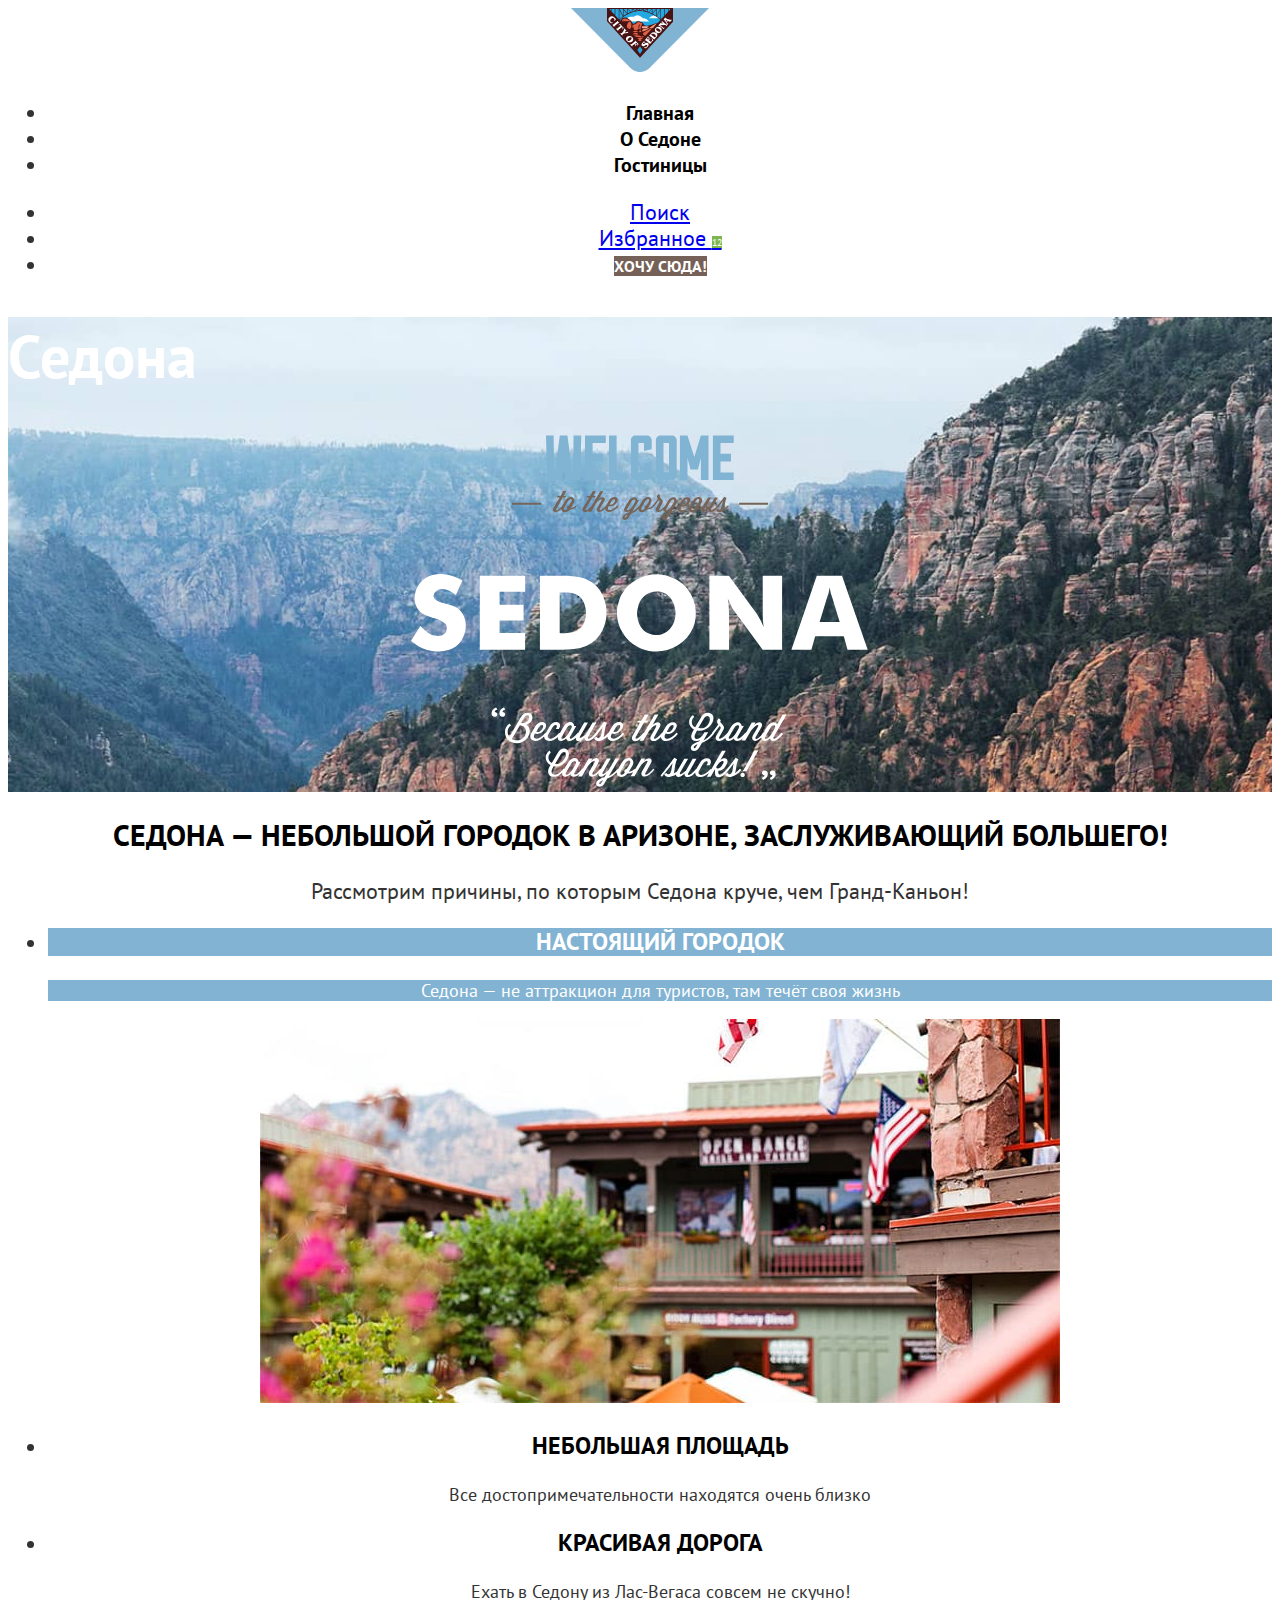
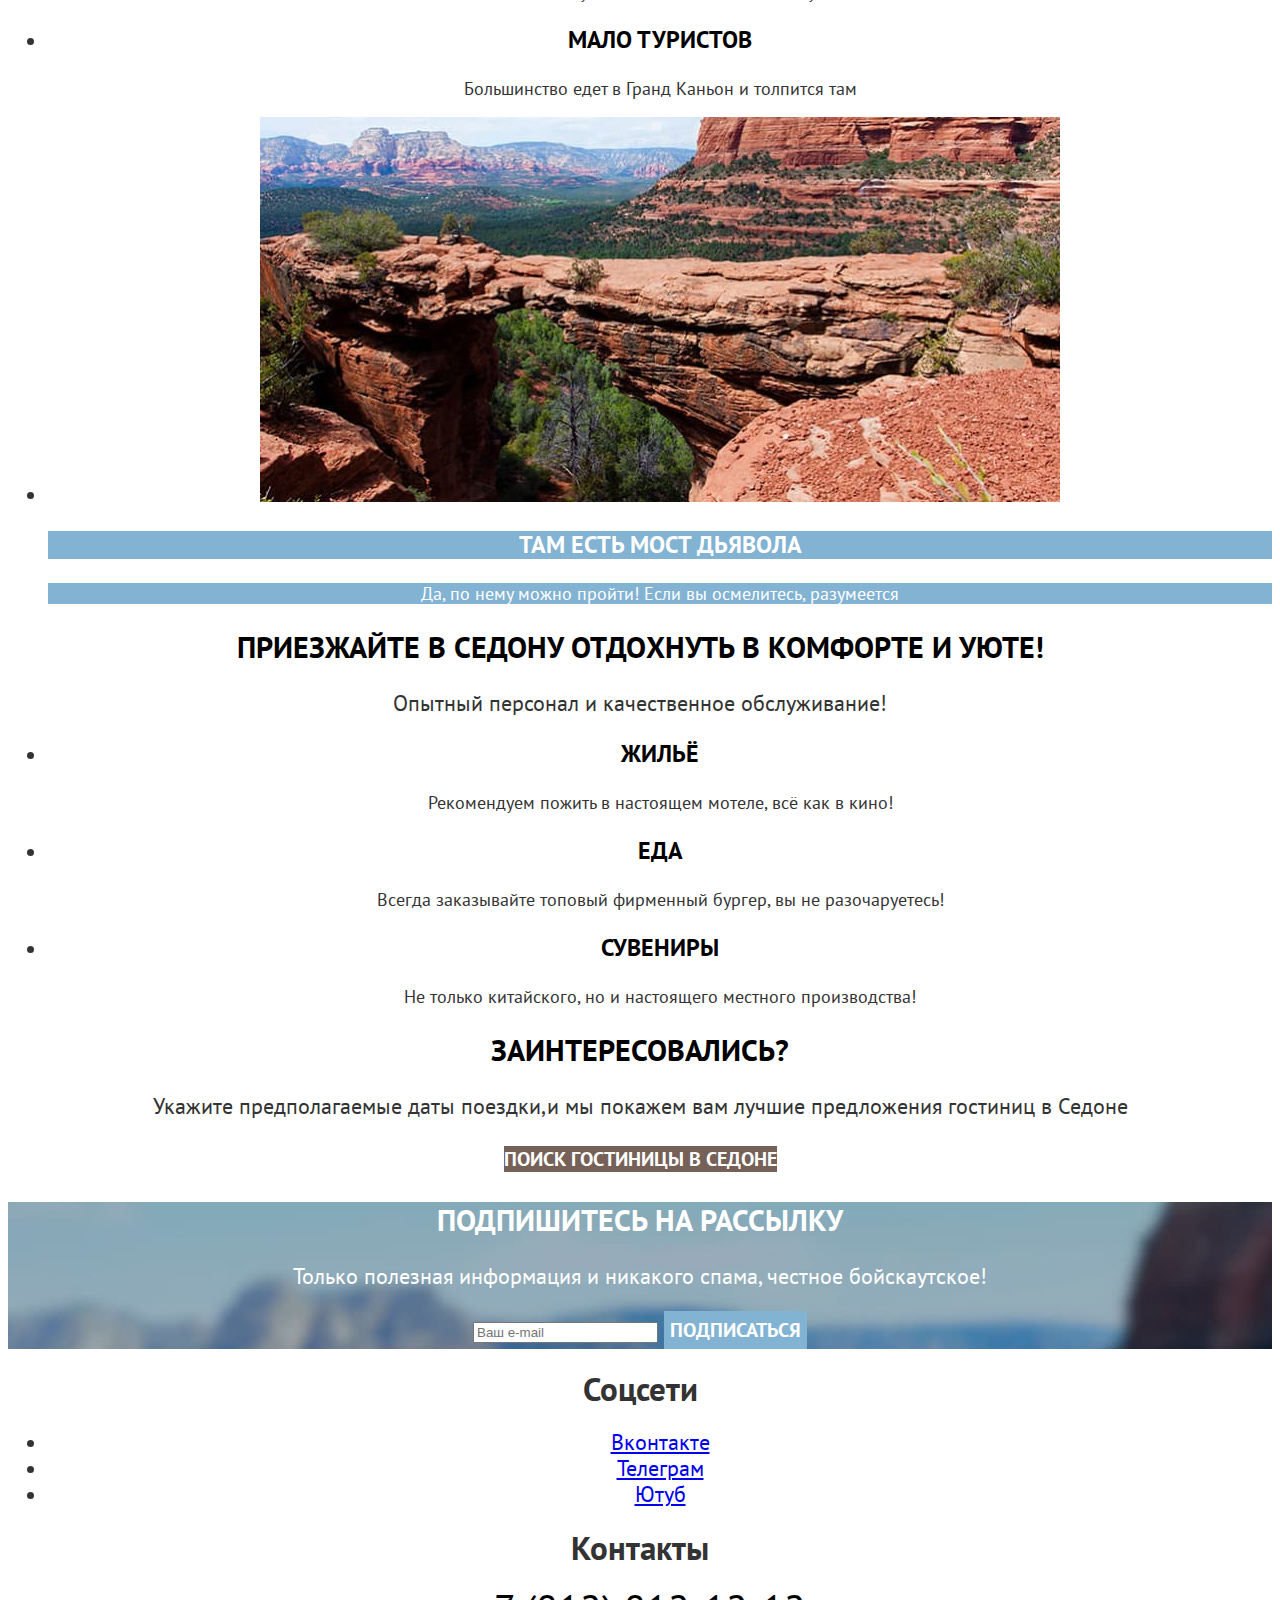
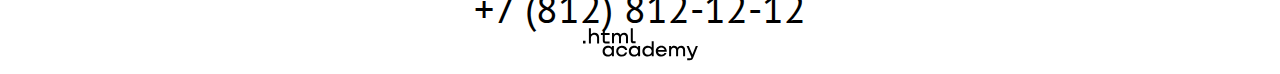
==== index.html @ 74cefca8 "Подключает шрифты, стилизует текстовые элементы, подключает фоновые картинки" ====
<!DOCTYPE html>
<html lang="ru">
  <head>
    <meta charset="utf-8">
    <title>HTML Academy: Седона</title>
    <link rel="stylesheet" href="styles/styles.css">
  </head>
  <body>
    <header class="page-header">
      <nav class="navigation">
        <a class="navigation-logo" href="#">
          <img class="page-header-logo" src="image/index/logo.svg" width="138" height="64" alt="Логотип Седона.">
        </a>
        <ul class="navigation-list">
          <li class="navigation-item">
            <a class="navigation-link navigation-link-current" href="#">Главная</a>
          </li>
          <li class="navigation-item">
            <a class="navigation-link" href="#">О седоне</a>
          </li>
          <li class="navigation-item">
            <a class="navigation-link" href="hotels.html">Гостиницы</a>
          </li>
        </ul>
        <ul class="navigation-user">
          <li class="navigation-user-item">
            <a class="navigation-user-link" href="#">
              <span class="visually-hidden search">
                Поиск
              </span>
            </a>
          </li>
          <li class="navigation-user-item">
            <a class="navigation-user-link" href="#">
              <span class="visually-hidden favourites">
                Избранное
              </span>
              <span class="visually-hidden favourites-number">
                12
              </span>
            </a>
          </li>
          <li>
            <a class="navigation-user-link button brown" href="#">Хочу сюда!</a>
          </li>
        </ul>
      </nav>
    </header>
    <main class="main-index">
      <header class="index-header">
        <h1 class="visually-hidden page-title">Седона</h1>
        <img class="main-slogan" src="image/index/welcome.svg" width="458" height="352" alt="Добро пожаловать в Седону. Потому что Гранд Каньон отстой!">
      </header>
      <section class="description">
        <h2 class="description-title section-title">Седона — небольшой городок в Аризоне, заслуживающий большего!</h2>
        <p class="description-text" >Рассмотрим причины, по которым Седона круче, чем Гранд-Каньон!</p>
        <ul class="reason-list">
          <li class="reason-item">
            <h3 class="reason-title card-title light-style">Настоящий городок</h3>
            <p class="reason-text card-text light-style">Седона — не аттракцион для туристов, там течёт своя жизнь</p>
            <img class="reason-image" src="image/index/town.jpg" width="800" height="384" alt="Двухэтажные деревянные здания на фоне гор.">
          </li>
          <li class="reason-item">
            <h3 class="reason-title card-title">Небольшая площадь</h3>
            <p class="reason-text card-text">Все достопримечательности находятся очень близко</p>
          </li>
          <li class="reason-item">
            <h3 class="reason-title card-title">Красивая дорога</h3>
            <p class="reason-text card-text">Ехать в Седону из Лас-Вегаса совсем не скучно!</p>
          </li>
          <li class="reason-item">
            <h3 class="reason-title card-title">Мало туристов</h3>
            <p class="reason-text card-text">Большинство едет в Гранд Каньон и толпится там</p>
          </li>
          <li class="reason-item">
            <img class="reason-image" src="image/index/devils-bridge.jpg" width="800" height="385" alt="Мост дьявола.">
            <h3 class="reason-title card-title light-style">Там есть мост дьявола</h3>
            <p class="reason-text card-text light-style">Да, по нему можно пройти! Если вы осмелитесь, разумеется</p>
          </li>
        </ul>
      </section>
      <section class="services">
        <h2 class="services-title section-title">Приезжайте в Седону отдохнуть в комфорте и уюте!</h2>
        <p class="services-text">Опытный персонал и качественное обслуживание!</p>
        <ul class="services-list">
          <li class="services-item">
            <h3 class="services-item-title card-title">Жильё</h3>
            <p class="services-item-text card-text">Рекомендуем пожить в настоящем мотеле, всё как в кино!</p>
          </li>
          <li class="services-item">
            <h3 class="services-item-title card-title">Еда</h3>
            <p class="services-item-text card-text">Всегда заказывайте топовый фирменный бургер, вы не разочаруетесь!</p>
          </li>
          <li class="services-item">
            <h3 class="services-item-title card-title">Сувениры</h3>
            <p class="services-item-text card-text">Не только китайского, но и настоящего местного производства!</p>
          </li>
        </ul>
      </section>
      <section class="search">
        <h2 class="search-title section-title">Заинтересовались?</h2>
        <p class="search-text">Укажите предполагаемые даты поездки,и мы покажем вам лучшие предложения гостиниц в Седоне</p>
        <a class="search-link button brown" href="hotels.html">ПОИСК ГОСТИНИЦЫ В седоне</a>
      </section>
      <section class="subscribe">
        <h2 class="subscribe-title section-title">Подпишитесь на рассылку</h2>
        <p class="subscribe-text">Только полезная информация и никакого спама, честное бойскаутское!</p>
        <form class="subscribe-form" action="https://echo.htmlacademy.ru/" method="post">
          <input class="input-field" type="email" placeholder="Ваш e-mail" name="subscribe-email" required>
          <button class="subscribe-button button blue" type="submit">
            Подписаться
          </button>
        </form>
      </section>
    </main>
    <footer class="page-footer">
      <section class="footer-social">
        <h2 class="visually-hidden">Соцсети</h2>
        <ul class="footer-social-list">
          <li class="footer-social-item">
            <a class="footer-social-link" href="https://vk.com/htmlacademy">
              <span class="visually-hidden">Вконтакте</span>
            </a>
          </li>
          <li class="footer-social-item">
            <a class="footer-social-link" href="https://t.me/htmlacademy">
              <span class="visually-hidden">Телеграм</span>
            </a>
          </li>
          <li class="footer-social-item">
            <a class="footer-social-link" href="https://www.youtube.com/user/htmlacademyru">
              <span class="visually-hidden">Ютуб</span>
            </a>
          </li>
        </ul>
      </section>
      <section class="footer-contacts" >
        <h2 class="visually-hidden">Контакты</h2>
        <address class="footer-contacts-address">
          <a class="footer-contacts-address-phone" href="tel:+78128121212">+7 (812) 812-12-12</a>
        </address>
      </section>
      <a class="footer-htmlacademy-link" href="https://htmlacademy.ru/">
        <img class="footer-htmlacademy-logo" src="image/index/htmlacademy-logo.svg" width="115" height="33" alt="Логотип html академии.">
      </a>
    </footer>
  </body>
</html>
---- styles/styles.css ----
@font-face {
  font-family: "PT Sans";
  font-style: normal;
  font-weight: 400;
  src: url("../fonts/ptsans-400.woff2") format("woff2");
  font-display: swap;
}

@font-face {
  font-family: "PT Sans";
  font-style: normal;
  font-weight: 700;
  src: url("../fonts/ptsans-700.woff2") format("woff2");
  font-display: swap;
}

body {
  font-family: "PT Sans", sans-serif;
  font-size: 22px;
  font-weight: 400;
  line-height: 26px;
  text-align: center;
  color: #333333;
  background-color: #ffffff;
}

.button {
  font-family: "PT Sans", sans-serif;
  font-size: 16px;
  font-weight: 700;
  line-height: 20px;
  text-align: center;
  text-transform: uppercase;
  text-decoration: none;
  color: #ffffff;
  background-color: #333333;
  border: none;
}

.brown {
  background-color: #756157;
}

.blue {
  background-color: #82B3D3;
}

.green {
  background-color: #7DB54F;
}

.transparent {
  background-color: transparent;
}

.navigation-link {
  font-family: "PT Sans", sans-serif;
  font-size: 20px;
  font-weight: 700;
  line-height: 24px;
  color: #000000;
  text-align: center;
  text-decoration: none;
  text-transform: capitalize;
}

.favourites-number {
  font-size: 10px;
  line-height: 10px;
  text-align: center;
  color: #ffffff;
  background-color: #7DB54F;
}

.index-header {
  background-image: url("../image/index/main-header-background.jpg");
  background-color: #82B3D3;
  background-size: 100% auto;
  background-repeat: no-repeat;
}

.page-title {
  font-weight: 700;
  font-size: 60px;
  line-height: 78px;
  color: #ffffff;
  text-align: left;
}

.section-title {
  font-size: 30px;
  font-weight: 700;
  line-height: 36px;
  text-transform: uppercase;
  color: #000000;
}

.card-title {
  font-weight: 700;
  font-size: 24px;
  line-height: 28px;
  color: #000000;
  text-align: center;
  text-transform: uppercase;
}

.card-text {
  font-size: 18px;
  line-height: 21px;
  text-align: center;
}

.light-style {
  color: #ffffff;
  background-color: #82B3D3;
}

.search-link {
  font-size: 20px;
  line-height: 36px;
}

.subscribe {
  background-image: url("../image/index/subscribe-background.jpg");
  background-color: #82B3D3;
  background-size: 100% auto;
  background-repeat: no-repeat;
}

.subscribe-title {
  color: #ffffff;
}

.subscribe-text {
  color: #ffffff;
}

.subscribe-button {
  font-size: 20px;
  line-height: 36px;
}

.footer-contacts-address-phone {
  font-style: normal;
  font-size: 40px;
  line-height: 40px;
  text-transform: uppercase;
  color: #000000;
  text-decoration: none;
}

.inner-header {
  background-image: url(../image/hotels/filter-background.jpg);
  background-color: #82B3D3;
  background-size: 100% auto;
  background-repeat: no-repeat;
}

.breadcrumbs-link {
  font-size: 16px;
  line-height: 21px;
  text-decoration: none;
  color: #ffffff;
}

.hotels-filter-title {
  font-size: 20px;
  font-weight: 700;
  line-height: 24px;
  color: #ffffff;
  text-transform: capitalize;
}

.control {
  font-size: 18px;
  line-height: 23px;
  color: #ffffff;
}

.hotels-title {
  text-align: left;
}

.hotels-card-title {
  text-align: left;
}

.hotels-card-hotel {
  font-size: 18px;
  line-height: 21px;
  text-align: left;
}

.hotels-price {
  font-size: 18px;
  line-height: 21px;
  text-align: right;
}

.hotels-rating {
  font-size: 16px;
  line-height: 20px;
  text-align: center;
  background-color: #F2F2F2;
}

.pagination-link {
  font-size: 20px;
  font-weight: 700;
  line-height: 36px;
  color: #ffffff;
  background-color: #82B3D3;
  text-decoration: none;
  text-align: center;
}

.pagination-current {
  color: #000000;
  background-color: #F2F2F2;
}

.link-go-to {
  font-size: 22px;
  font-weight: 400;
  line-height: 26px;
  color: #000000;
  background-color: transparent;
}
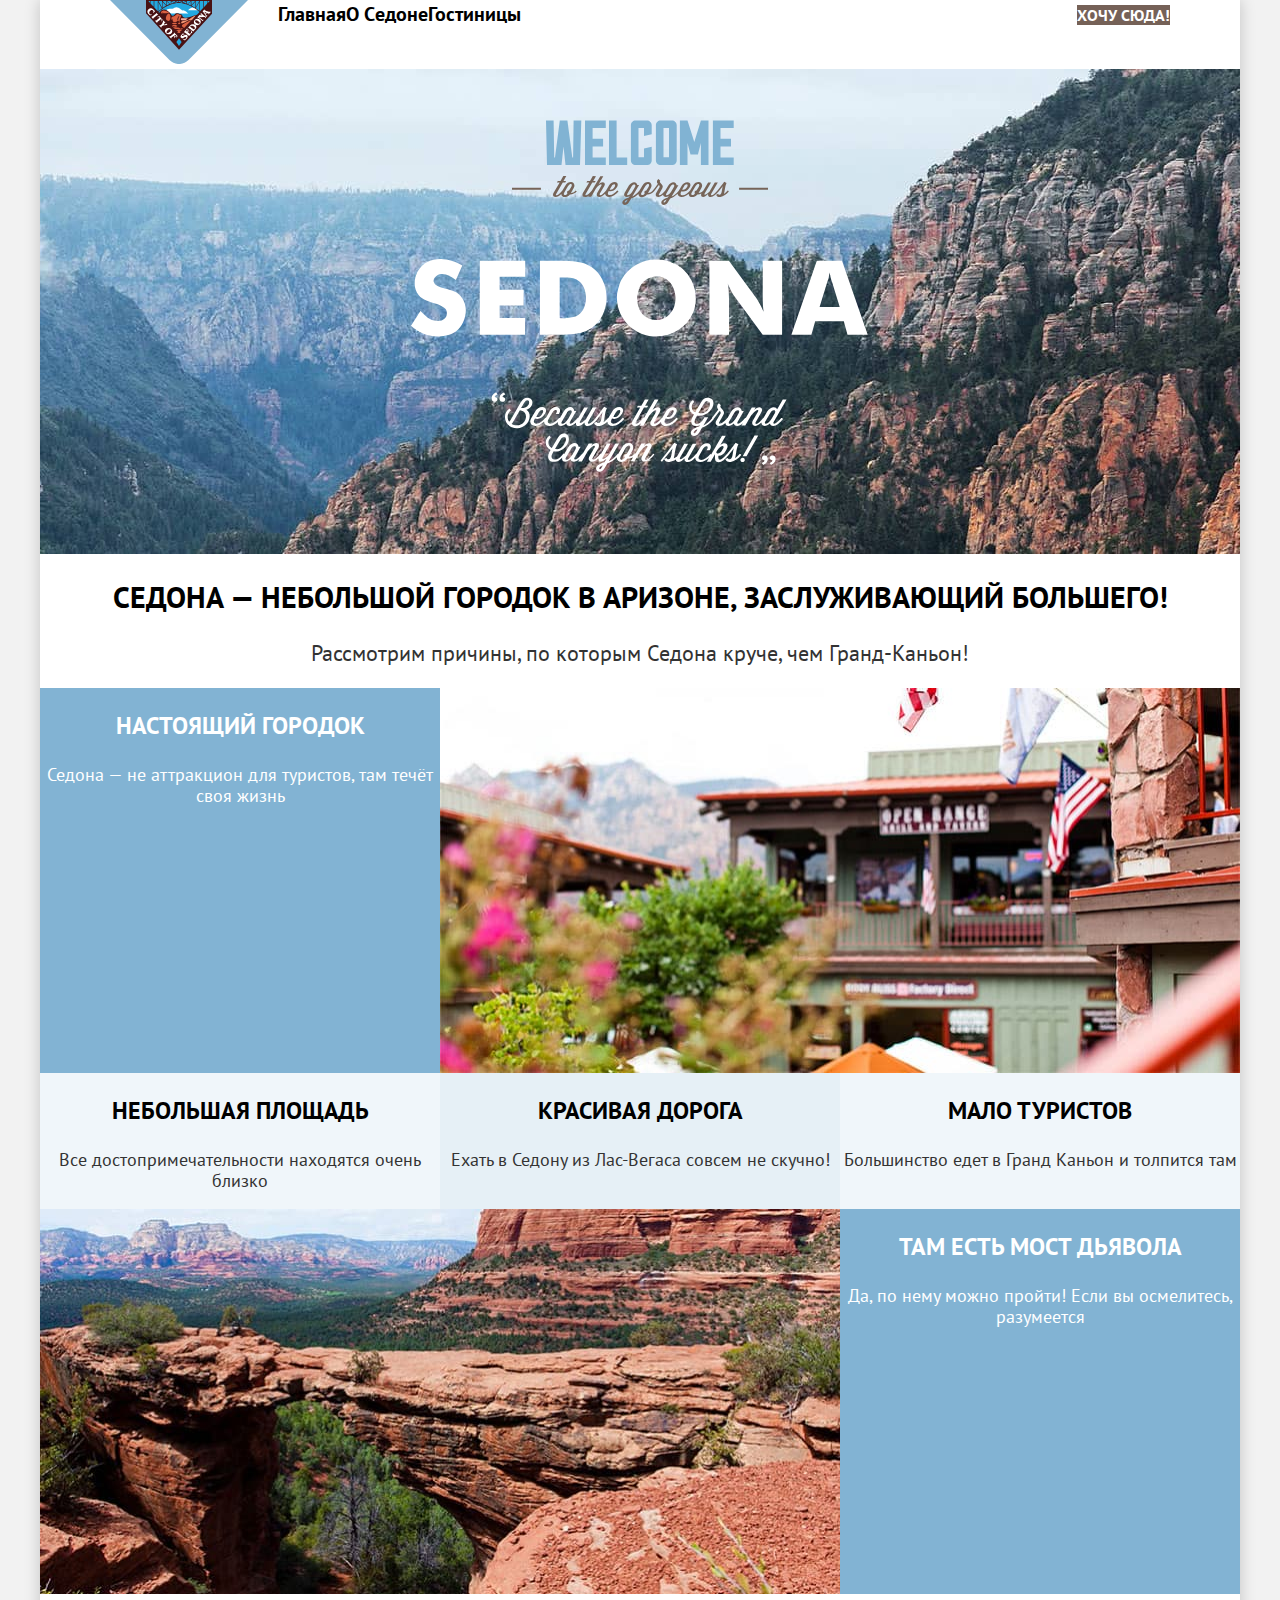
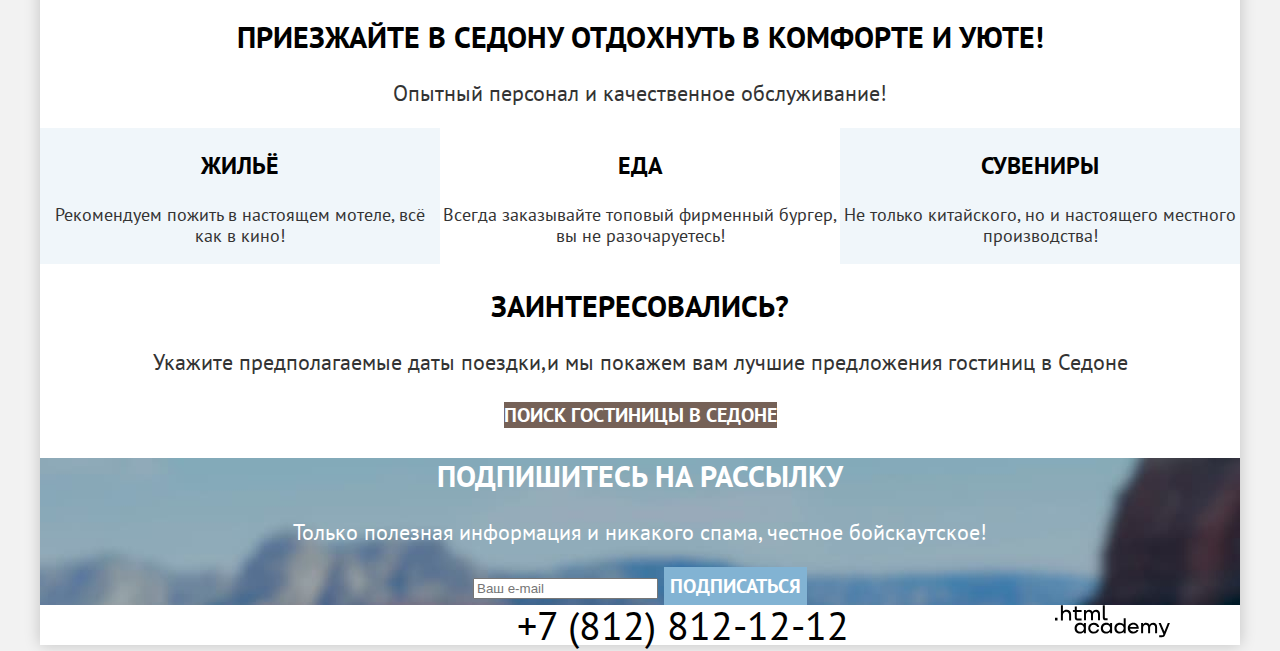
==== commit ab1e99a6: "Merge pull request #5 from Roman-ekb/master" ====
--- a/index.html
+++ b/index.html
@@ -6,143 +6,168 @@
     <link rel="stylesheet" href="styles/styles.css">
   </head>
   <body>
-    <header class="page-header">
-      <nav class="navigation">
-        <a class="navigation-logo" href="#">
-          <img class="page-header-logo" src="image/index/logo.svg" width="138" height="64" alt="Логотип Седона.">
-        </a>
-        <ul class="navigation-list">
-          <li class="navigation-item">
-            <a class="navigation-link navigation-link-current" href="#">Главная</a>
-          </li>
-          <li class="navigation-item">
-            <a class="navigation-link" href="#">О седоне</a>
-          </li>
-          <li class="navigation-item">
-            <a class="navigation-link" href="hotels.html">Гостиницы</a>
-          </li>
-        </ul>
-        <ul class="navigation-user">
-          <li class="navigation-user-item">
-            <a class="navigation-user-link" href="#">
-              <span class="visually-hidden search">
-                Поиск
-              </span>
-            </a>
-          </li>
-          <li class="navigation-user-item">
-            <a class="navigation-user-link" href="#">
-              <span class="visually-hidden favourites">
-                Избранное
-              </span>
-              <span class="visually-hidden favourites-number">
-                12
-              </span>
-            </a>
-          </li>
-          <li>
-            <a class="navigation-user-link button brown" href="#">Хочу сюда!</a>
-          </li>
-        </ul>
-      </nav>
-    </header>
-    <main class="main-index">
-      <header class="index-header">
-        <h1 class="visually-hidden page-title">Седона</h1>
-        <img class="main-slogan" src="image/index/welcome.svg" width="458" height="352" alt="Добро пожаловать в Седону. Потому что Гранд Каньон отстой!">
+    <div class="page-container">
+      <header class="page-header">
+        <nav class="navigation">
+          <a class="navigation-logo" href="#">
+            <img class="page-header-logo" src="image/index/logo.svg" width="138" height="64" alt="Логотип Седона.">
+          </a>
+          <ul class="navigation-list">
+            <li class="navigation-item">
+              <a class="navigation-link navigation-link-current" href="#">Главная</a>
+            </li>
+            <li class="navigation-item">
+              <a class="navigation-link" href="#">О Cедоне</a>
+            </li>
+            <li class="navigation-item">
+              <a class="navigation-link" href="hotels.html">Гостиницы</a>
+            </li>
+          </ul>
+          <ul class="navigation-user">
+            <li class="navigation-user-item">
+              <a class="navigation-user-link" href="#">
+                <span class="visually-hidden search">
+                  Поиск
+                </span>
+              </a>
+            </li>
+            <li class="navigation-user-item">
+              <a class="navigation-user-link" href="#">
+                <span class="visually-hidden favourites">
+                  Избранное
+                </span>
+                <span class="visually-hidden favourites-number">
+                  12
+                </span>
+              </a>
+            </li>
+            <li>
+              <a class="navigation-user-link button brown" href="#">Хочу сюда!</a>
+            </li>
+          </ul>
+        </nav>
       </header>
-      <section class="description">
-        <h2 class="description-title section-title">Седона — небольшой городок в Аризоне, заслуживающий большего!</h2>
-        <p class="description-text" >Рассмотрим причины, по которым Седона круче, чем Гранд-Каньон!</p>
-        <ul class="reason-list">
-          <li class="reason-item">
-            <h3 class="reason-title card-title light-style">Настоящий городок</h3>
-            <p class="reason-text card-text light-style">Седона — не аттракцион для туристов, там течёт своя жизнь</p>
-            <img class="reason-image" src="image/index/town.jpg" width="800" height="384" alt="Двухэтажные деревянные здания на фоне гор.">
-          </li>
-          <li class="reason-item">
-            <h3 class="reason-title card-title">Небольшая площадь</h3>
-            <p class="reason-text card-text">Все достопримечательности находятся очень близко</p>
-          </li>
-          <li class="reason-item">
-            <h3 class="reason-title card-title">Красивая дорога</h3>
-            <p class="reason-text card-text">Ехать в Седону из Лас-Вегаса совсем не скучно!</p>
-          </li>
-          <li class="reason-item">
-            <h3 class="reason-title card-title">Мало туристов</h3>
-            <p class="reason-text card-text">Большинство едет в Гранд Каньон и толпится там</p>
-          </li>
-          <li class="reason-item">
-            <img class="reason-image" src="image/index/devils-bridge.jpg" width="800" height="385" alt="Мост дьявола.">
-            <h3 class="reason-title card-title light-style">Там есть мост дьявола</h3>
-            <p class="reason-text card-text light-style">Да, по нему можно пройти! Если вы осмелитесь, разумеется</p>
-          </li>
-        </ul>
-      </section>
-      <section class="services">
-        <h2 class="services-title section-title">Приезжайте в Седону отдохнуть в комфорте и уюте!</h2>
-        <p class="services-text">Опытный персонал и качественное обслуживание!</p>
-        <ul class="services-list">
-          <li class="services-item">
-            <h3 class="services-item-title card-title">Жильё</h3>
-            <p class="services-item-text card-text">Рекомендуем пожить в настоящем мотеле, всё как в кино!</p>
-          </li>
-          <li class="services-item">
-            <h3 class="services-item-title card-title">Еда</h3>
-            <p class="services-item-text card-text">Всегда заказывайте топовый фирменный бургер, вы не разочаруетесь!</p>
-          </li>
-          <li class="services-item">
-            <h3 class="services-item-title card-title">Сувениры</h3>
-            <p class="services-item-text card-text">Не только китайского, но и настоящего местного производства!</p>
-          </li>
-        </ul>
-      </section>
-      <section class="search">
-        <h2 class="search-title section-title">Заинтересовались?</h2>
-        <p class="search-text">Укажите предполагаемые даты поездки,и мы покажем вам лучшие предложения гостиниц в Седоне</p>
-        <a class="search-link button brown" href="hotels.html">ПОИСК ГОСТИНИЦЫ В седоне</a>
-      </section>
-      <section class="subscribe">
-        <h2 class="subscribe-title section-title">Подпишитесь на рассылку</h2>
-        <p class="subscribe-text">Только полезная информация и никакого спама, честное бойскаутское!</p>
-        <form class="subscribe-form" action="https://echo.htmlacademy.ru/" method="post">
-          <input class="input-field" type="email" placeholder="Ваш e-mail" name="subscribe-email" required>
-          <button class="subscribe-button button blue" type="submit">
-            Подписаться
-          </button>
-        </form>
-      </section>
-    </main>
-    <footer class="page-footer">
-      <section class="footer-social">
-        <h2 class="visually-hidden">Соцсети</h2>
-        <ul class="footer-social-list">
-          <li class="footer-social-item">
-            <a class="footer-social-link" href="https://vk.com/htmlacademy">
-              <span class="visually-hidden">Вконтакте</span>
-            </a>
-          </li>
-          <li class="footer-social-item">
-            <a class="footer-social-link" href="https://t.me/htmlacademy">
-              <span class="visually-hidden">Телеграм</span>
-            </a>
-          </li>
-          <li class="footer-social-item">
-            <a class="footer-social-link" href="https://www.youtube.com/user/htmlacademyru">
-              <span class="visually-hidden">Ютуб</span>
-            </a>
-          </li>
-        </ul>
-      </section>
-      <section class="footer-contacts" >
-        <h2 class="visually-hidden">Контакты</h2>
-        <address class="footer-contacts-address">
-          <a class="footer-contacts-address-phone" href="tel:+78128121212">+7 (812) 812-12-12</a>
-        </address>
-      </section>
-      <a class="footer-htmlacademy-link" href="https://htmlacademy.ru/">
-        <img class="footer-htmlacademy-logo" src="image/index/htmlacademy-logo.svg" width="115" height="33" alt="Логотип html академии.">
-      </a>
-    </footer>
+      <main class="main-index main-container">
+        <header class="index-header">
+          <h1 class="visually-hidden page-title">Седона</h1>
+          <img class="main-slogan" src="image/index/welcome.svg" width="458" height="352" alt="Добро пожаловать в Седону. Потому что Гранд Каньон отстой!">
+        </header>
+        <section class="description">
+          <h2 class="description-title section-title">Седона — небольшой городок в Аризоне, заслуживающий большего!</h2>
+          <p class="description-text" >Рассмотрим причины, по которым Седона круче, чем Гранд-Каньон!</p>
+          <ul class="reason-list">
+            <li class="reason-item light-style">
+              <div class="reason-item-wrap">
+                <div class="reason-item-text-wrap">
+                  <h3 class="reason-title card-title light-style">Настоящий городок</h3>
+                  <p class="reason-text card-text">Седона — не аттракцион для туристов, там течёт своя жизнь</p>
+                </div>
+                <img class="reason-image" src="image/index/town.jpg" width="800" height="385" alt="Двухэтажные деревянные здания на фоне гор.">
+              </div>
+            </li>
+            <li class="reason-item">
+              <div class="reason-item-text-wrap">
+                <h3 class="reason-title card-title">Небольшая площадь</h3>
+                <p class="reason-text card-text">Все достопримечательности находятся очень близко</p>
+              </div>
+            </li>
+            <li class="reason-item">
+              <div class="reason-item-text-wrap">
+                <h3 class="reason-title card-title">Красивая дорога</h3>
+                <p class="reason-text card-text">Ехать в Седону из Лас-Вегаса совсем не скучно!</p>
+              </div>
+            </li>
+            <li class="reason-item">
+              <div class="reason-item-text-wrap">
+                <h3 class="reason-title card-title">Мало туристов</h3>
+                <p class="reason-text card-text">Большинство едет в Гранд Каньон и толпится там</p>
+              </div>
+            </li>
+            <li class="reason-item light-style">
+              <div class="reason-item-wrap">
+                <img class="reason-image" src="image/index/devils-bridge.jpg" width="800" height="385" alt="Мост дьявола.">
+                <div class="reason-item-text-wrap">
+                  <h3 class="reason-title card-title light-style">Там есть мост дьявола</h3>
+                  <p class="reason-text card-text">Да, по нему можно пройти! Если вы осмелитесь, разумеется</p>
+                </div>
+              </div>
+            </li>
+          </ul>
+        </section>
+        <section class="services">
+          <h2 class="services-title section-title">Приезжайте в Седону отдохнуть в комфорте и уюте!</h2>
+          <p class="services-text">Опытный персонал и качественное обслуживание!</p>
+          <ul class="services-list">
+            <li class="services-item">
+              <div class="services-item-wrap">
+                <h3 class="services-item-title card-title">Жильё</h3>
+                <p class="services-item-text card-text">Рекомендуем пожить в настоящем мотеле, всё как в кино!</p>
+              </div>
+            </li>
+            <li class="services-item">
+              <div class="services-item-wrap">
+                <h3 class="services-item-title card-title">Еда</h3>
+                <p class="services-item-text card-text">Всегда заказывайте топовый фирменный бургер, вы не разочаруетесь!</p>
+              </div>
+            </li>
+            <li class="services-item">
+              <div class="services-item-wrap">
+                <h3 class="services-item-title card-title">Сувениры</h3>
+                <p class="services-item-text card-text">Не только китайского, но и настоящего местного производства!</p>
+              </div>
+            </li>
+          </ul>
+        </section>
+        <section class="search">
+          <h2 class="search-title section-title">Заинтересовались?</h2>
+          <p class="search-text">Укажите предполагаемые даты поездки,и мы покажем вам лучшие предложения гостиниц в Седоне</p>
+          <a class="search-link button brown" href="hotels.html">ПОИСК ГОСТИНИЦЫ В седоне</a>
+        </section>
+        <section class="subscribe">
+          <h2 class="subscribe-title section-title">Подпишитесь на рассылку</h2>
+          <p class="subscribe-text">Только полезная информация и никакого спама, честное бойскаутское!</p>
+          <form class="subscribe-form" action="https://echo.htmlacademy.ru/" method="post">
+            <label class="email-field visually-hidden" for="subscribe-email">Ваш e-mail:</label>
+            <input class="input-field" type="email" placeholder="Ваш e-mail" name="subscribe-email" id="subscribe-email" required>
+            <button class="subscribe-button button blue" type="submit">
+              Подписаться
+            </button>
+          </form>
+        </section>
+      </main>
+      <footer class="page-footer">
+        <div class="footer-wrap">
+          <section class="footer-social">
+            <h2 class="visually-hidden">Соцсети</h2>
+            <ul class="footer-social-list">
+              <li class="footer-social-item">
+                <a class="footer-social-link" href="https://vk.com/htmlacademy">
+                  <span class="visually-hidden">Вконтакте</span>
+                </a>
+              </li>
+              <li class="footer-social-item">
+                <a class="footer-social-link" href="https://t.me/htmlacademy">
+                  <span class="visually-hidden">Телеграм</span>
+                </a>
+              </li>
+              <li class="footer-social-item">
+                <a class="footer-social-link" href="https://www.youtube.com/user/htmlacademyru">
+                  <span class="visually-hidden">Ютуб</span>
+                </a>
+              </li>
+            </ul>
+          </section>
+          <section class="footer-contacts" >
+            <h2 class="visually-hidden">Контакты</h2>
+            <address class="footer-contacts-address">
+              <a class="footer-contacts-address-phone" href="tel:+78128121212">+7 (812) 812-12-12</a>
+            </address>
+          </section>
+          <a class="footer-htmlacademy-link" href="https://htmlacademy.ru/">
+            <img class="footer-htmlacademy-logo" src="image/index/htmlacademy-logo.svg" width="115" height="33" alt="Логотип html академии.">
+          </a>
+        </div>
+      </footer>
+    </div>
   </body>
 </html>
--- a/styles/styles.css
+++ b/styles/styles.css
@@ -14,14 +14,43 @@
   font-display: swap;
 }
 
+.visually-hidden {
+  position: absolute;
+  width: 1px;
+  height: 1px;
+  margin: -1px;
+  padding: 0;
+  border: 0;
+  white-space: nowrap;
+  clip-path: inset(100%);
+  clip: rect(0 0 0 0);
+  overflow: hidden;
+}
+
+html {
+  height: 100%;
+}
+
 body {
+  margin: 0;
+  height: 100%;
   font-family: "PT Sans", sans-serif;
   font-size: 22px;
   font-weight: 400;
   line-height: 26px;
   text-align: center;
   color: #333333;
+  background-color: #f2f2f2;
+}
+
+.page-container {
+  margin: 0 auto;
+  width: 1200px;
   background-color: #ffffff;
+  display: flex;
+  flex-direction: column;
+  min-height: 100%;
+  box-shadow: 0 0 15px 0 rgba(0, 0, 0, 0.2);
 }
 
 .button {
@@ -35,6 +64,7 @@
   color: #ffffff;
   background-color: #333333;
   border: none;
+  cursor: pointer;
 }
 
 .brown {
@@ -51,6 +81,35 @@
 
 .transparent {
   background-color: transparent;
+}
+
+.navigation {
+  display: flex;
+  width: 1200px;
+  margin: 0 auto;
+}
+
+.navigation-logo {
+  margin-left: 70px;
+}
+
+.navigation-list {
+  margin: 0;
+  margin-left: 30px;
+  padding: 0;
+  list-style: none;
+  width: 460px;
+  display: flex;
+}
+
+.navigation-user {
+  margin: 0;
+  margin-left: auto;
+  margin-right: 70px;
+  padding: 0;
+  list-style: none;
+  max-width: 300px;
+  display: flex;
 }
 
 .navigation-link {
@@ -61,7 +120,6 @@
   color: #000000;
   text-align: center;
   text-decoration: none;
-  text-transform: capitalize;
 }
 
 .favourites-number {
@@ -72,11 +130,47 @@
   background-color: #7DB54F;
 }
 
+.main-container {
+  flex-grow: 1;
+}
+
 .index-header {
   background-image: url("../image/index/main-header-background.jpg");
   background-color: #82B3D3;
   background-size: 100% auto;
   background-repeat: no-repeat;
+}
+
+.main-slogan {
+  display: block;
+  margin: 0 auto;
+  padding-top: 51px;
+  padding-bottom: 82px;
+}
+
+.reason-list {
+  display: flex;
+  flex-wrap: wrap;
+  margin: 0;
+  padding: 0;
+  width: 1200px;
+  list-style: none;
+}
+
+.reason-item-wrap {
+  display: flex;
+}
+
+.reason-item-text-wrap {
+  width: 400px;
+}
+
+.reason-item:nth-child(2n+3):not(:last-child) {
+  background: rgba(131, 179, 211, 0.2);
+}
+
+.reason-item:nth-child(2n+2):not(:last-child) {
+  background: rgba(131, 179, 211, 0.12);
 }
 
 .page-title {
@@ -120,6 +214,22 @@
   line-height: 36px;
 }
 
+.services-list {
+  margin: 0;
+  padding: 0;
+  list-style: none;
+  width: 1200px;
+  display: flex;
+}
+
+.services-item {
+  width: 400px;
+}
+
+.services-item:nth-child(2n+1) {
+  background: rgba(131, 179, 211, 0.12);
+}
+
 .subscribe {
   background-image: url("../image/index/subscribe-background.jpg");
   background-color: #82B3D3;
@@ -138,6 +248,21 @@
 .subscribe-button {
   font-size: 20px;
   line-height: 36px;
+}
+
+.footer-wrap {
+  display: flex;
+  justify-content: space-between;
+  margin: 0 auto;
+  width: 1060px;
+}
+
+.footer-social-list {
+  margin: 0;
+  padding: 0;
+  list-style: none;
+  width: 200px;
+  display: flex;
 }
 
 .footer-contacts-address-phone {
@@ -156,6 +281,19 @@
   background-repeat: no-repeat;
 }
 
+.inner-header-title {
+  margin: 0 auto;
+  width: 1060px;
+}
+
+.breadcrumbs {
+  margin: 0 auto;
+  padding: 0;
+  list-style: none;
+  width: 1060px;
+  display: flex;
+}
+
 .breadcrumbs-link {
   font-size: 16px;
   line-height: 21px;
@@ -163,12 +301,24 @@
   color: #ffffff;
 }
 
+.hotels-filter {
+  margin: 0 auto;
+  width: 1060px;
+  display: flex;
+}
+
+.hotels-filter-list {
+  margin: 0;
+  padding: 0;
+  list-style: none;
+  text-align: left;
+}
+
 .hotels-filter-title {
   font-size: 20px;
   font-weight: 700;
   line-height: 24px;
   color: #ffffff;
-  text-transform: capitalize;
 }
 
 .control {
@@ -177,8 +327,32 @@
   color: #ffffff;
 }
 
+.hotels-title-view-wrap {
+  margin: 0 auto;
+  width: 1060px;
+  display: flex;
+}
+
 .hotels-title {
   text-align: left;
+}
+
+.hotels-list {
+  margin: 0 auto;
+  padding: 0;
+  list-style: none;
+  display: flex;
+  flex-wrap: wrap;
+  justify-content: space-between;
+  width: 1060px;
+}
+
+.hotels-card {
+  width: 340px;
+}
+
+.hotels-card-link {
+  text-decoration: none;
 }
 
 .hotels-card-title {
@@ -197,11 +371,46 @@
   text-align: right;
 }
 
+.hotel-stars {
+  display: inline-block;
+  height: 18px;
+  background-image: url("../image/style/star.svg");
+  background-repeat: space;
+}
+
+.hotel-stars-1 {
+  width: 20px;
+}
+
+.hotel-stars-2 {
+  width: 39px;
+}
+
+.hotel-stars-3 {
+  width: 61px;
+}
+
+.hotel-stars-4 {
+  width: 83px;
+}
+
+.hotel-stars-5 {
+  width: 106px;
+}
+
 .hotels-rating {
   font-size: 16px;
   line-height: 20px;
   text-align: center;
   background-color: #F2F2F2;
+}
+
+.pagination {
+  margin: 0 auto;
+  padding: 0;
+  width: 1060px;
+  list-style: none;
+  display: flex;
 }
 
 .pagination-link {
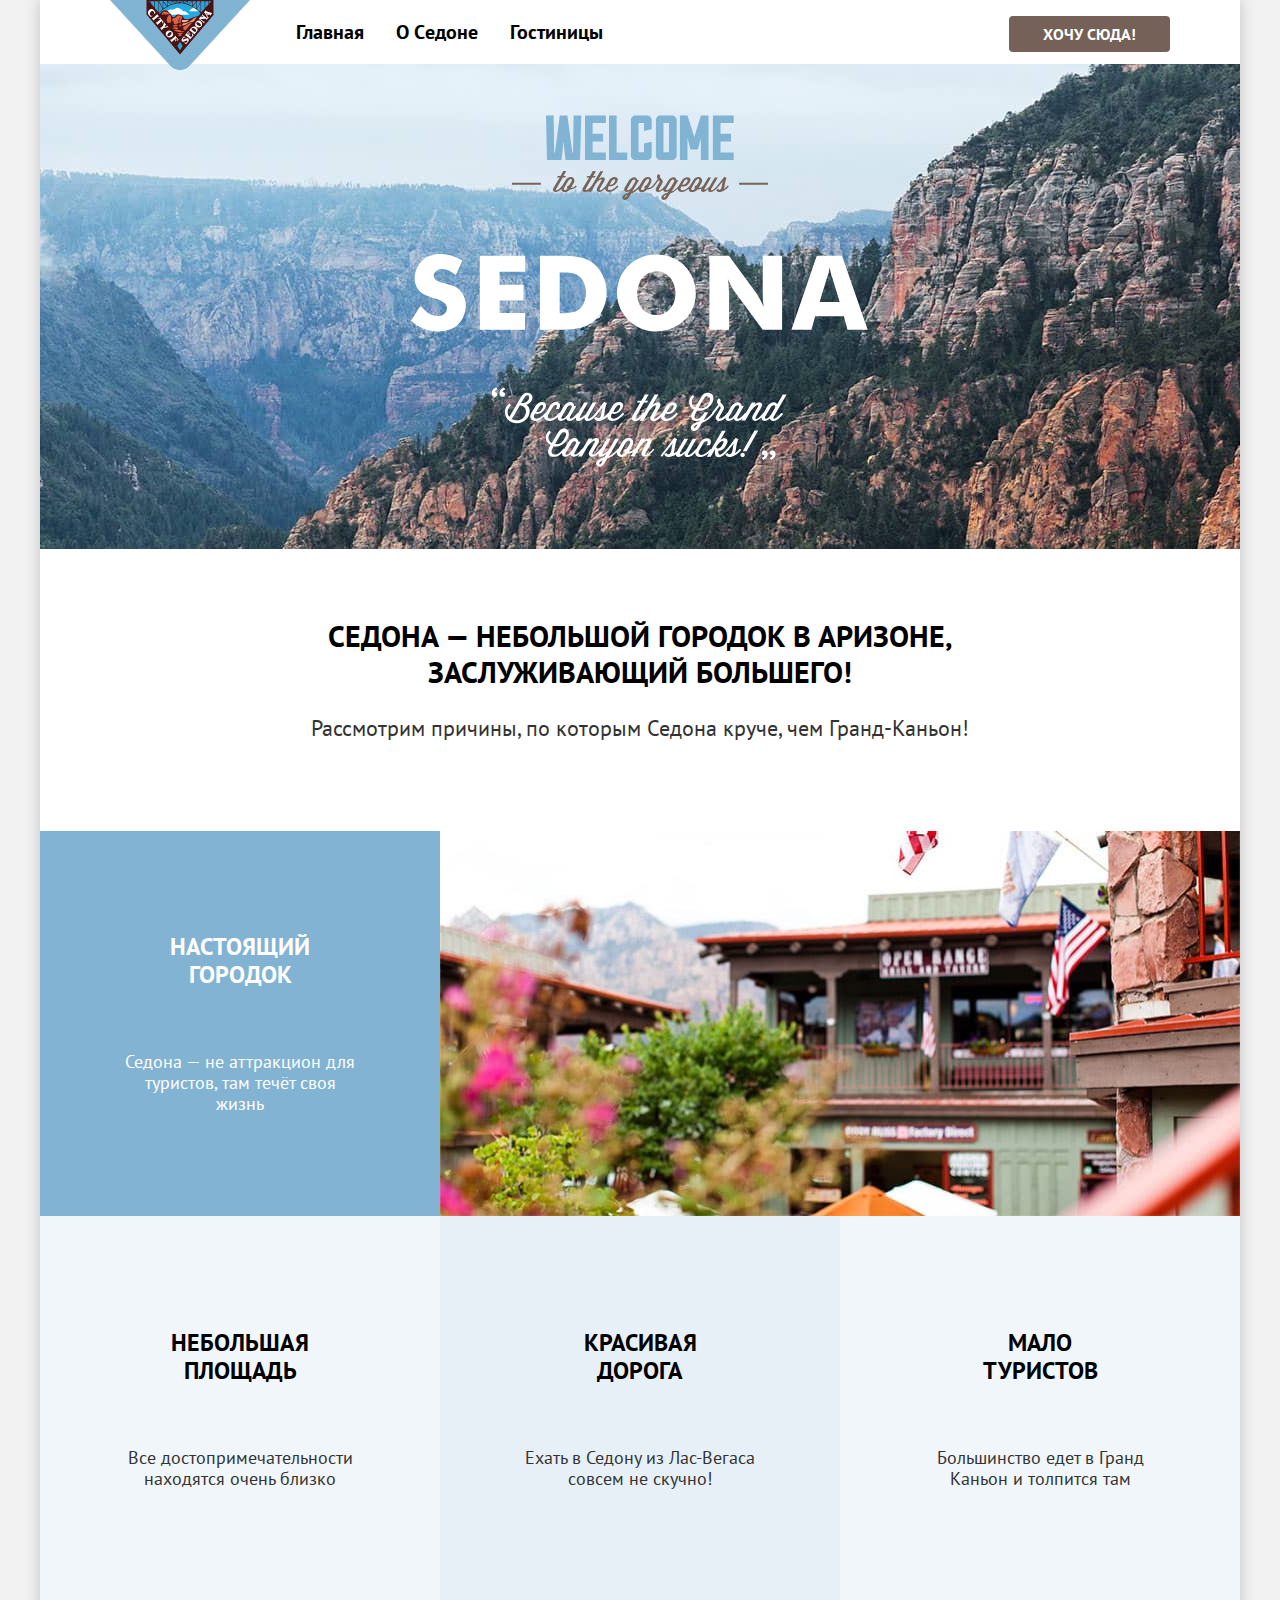
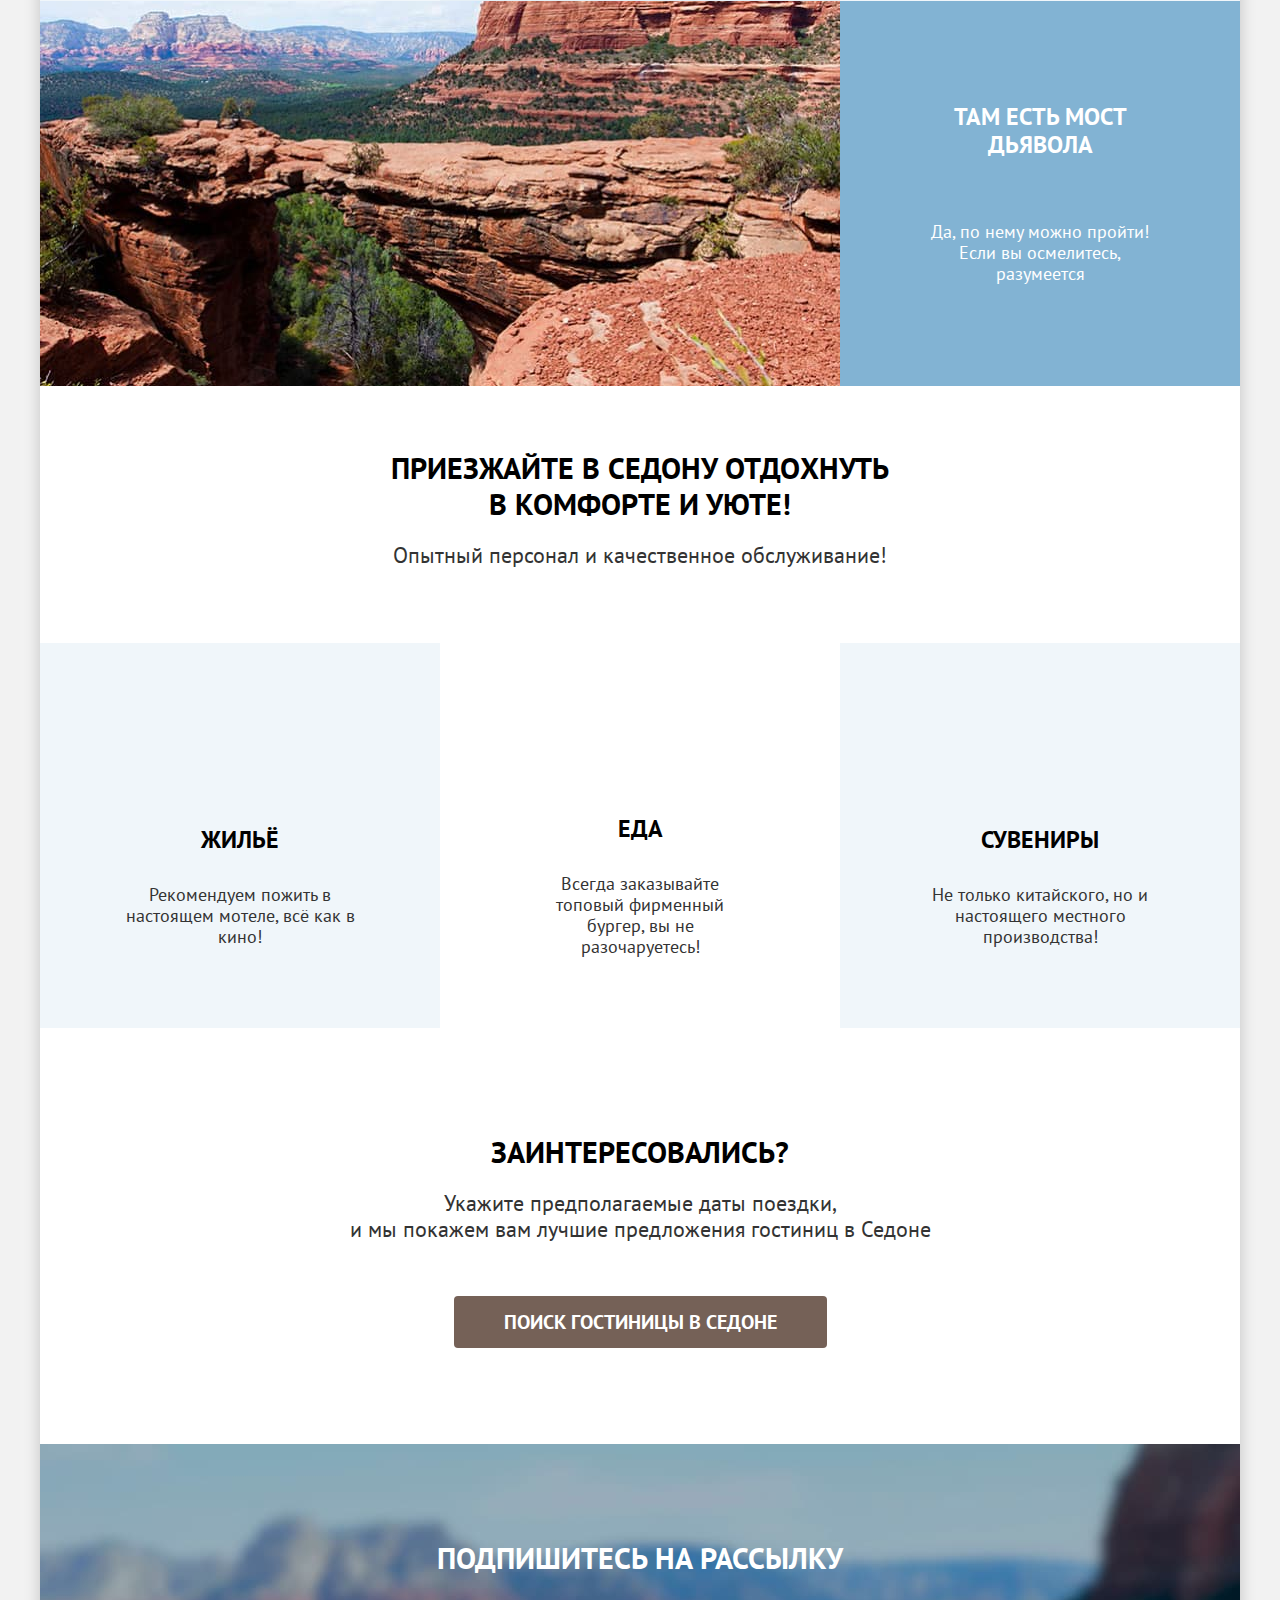
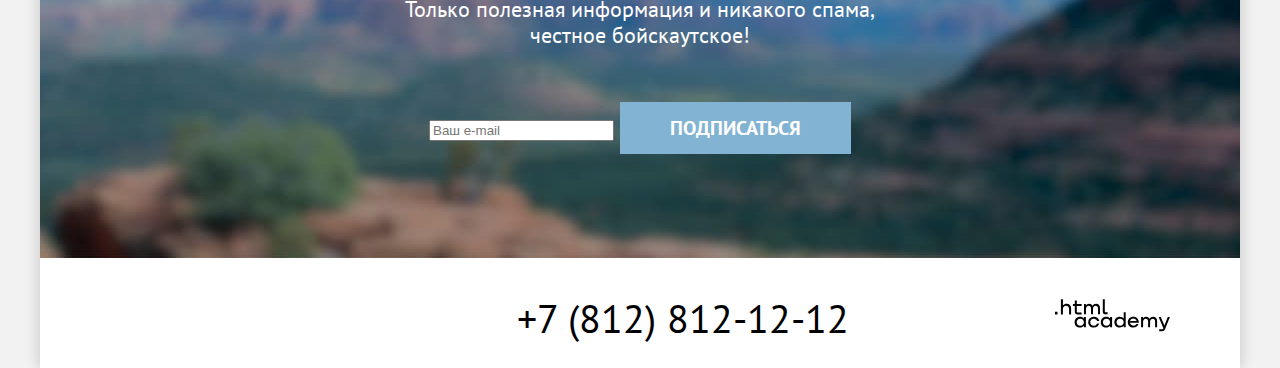
==== commit 5f907ec7: "Merge pull request #6 from Roman-ekb/master" ====
--- a/index.html
+++ b/index.html
@@ -10,7 +10,7 @@
       <header class="page-header">
         <nav class="navigation">
           <a class="navigation-logo" href="#">
-            <img class="page-header-logo" src="image/index/logo.svg" width="138" height="64" alt="Логотип Седона.">
+            <img class="page-header-logo" src="image/index/logo.svg" width="140" height="70" alt="Логотип Седона.">
           </a>
           <ul class="navigation-list">
             <li class="navigation-item">
@@ -41,8 +41,8 @@
                 </span>
               </a>
             </li>
-            <li>
-              <a class="navigation-user-link button brown" href="#">Хочу сюда!</a>
+            <li class="navigation-user-item">
+              <a class="button brown button-user" href="#">Хочу сюда!</a>
             </li>
           </ul>
         </nav>
@@ -53,17 +53,15 @@
           <img class="main-slogan" src="image/index/welcome.svg" width="458" height="352" alt="Добро пожаловать в Седону. Потому что Гранд Каньон отстой!">
         </header>
         <section class="description">
-          <h2 class="description-title section-title">Седона — небольшой городок в Аризоне, заслуживающий большего!</h2>
+          <h2 class="description-title section-title">Седона — небольшой городок в Аризоне,<br> заслуживающий большего!</h2>
           <p class="description-text" >Рассмотрим причины, по которым Седона круче, чем Гранд-Каньон!</p>
           <ul class="reason-list">
             <li class="reason-item light-style">
-              <div class="reason-item-wrap">
-                <div class="reason-item-text-wrap">
-                  <h3 class="reason-title card-title light-style">Настоящий городок</h3>
-                  <p class="reason-text card-text">Седона — не аттракцион для туристов, там течёт своя жизнь</p>
-                </div>
-                <img class="reason-image" src="image/index/town.jpg" width="800" height="385" alt="Двухэтажные деревянные здания на фоне гор.">
+              <div class="reason-item-text-wrap">
+                <h3 class="reason-title card-title light-style">Настоящий городок</h3>
+                <p class="reason-text card-text">Седона — не аттракцион для туристов, там течёт своя жизнь</p>
               </div>
+              <img class="reason-image" src="image/index/town.jpg" width="800" height="385" alt="Двухэтажные деревянные здания на фоне гор.">
             </li>
             <li class="reason-item">
               <div class="reason-item-text-wrap">
@@ -73,29 +71,27 @@
             </li>
             <li class="reason-item">
               <div class="reason-item-text-wrap">
-                <h3 class="reason-title card-title">Красивая дорога</h3>
+                <h3 class="reason-title card-title">Красивая<br> дорога</h3>
                 <p class="reason-text card-text">Ехать в Седону из Лас-Вегаса совсем не скучно!</p>
               </div>
             </li>
             <li class="reason-item">
               <div class="reason-item-text-wrap">
-                <h3 class="reason-title card-title">Мало туристов</h3>
+                <h3 class="reason-title card-title">Мало<br> туристов</h3>
                 <p class="reason-text card-text">Большинство едет в Гранд Каньон и толпится там</p>
               </div>
             </li>
             <li class="reason-item light-style">
-              <div class="reason-item-wrap">
-                <img class="reason-image" src="image/index/devils-bridge.jpg" width="800" height="385" alt="Мост дьявола.">
-                <div class="reason-item-text-wrap">
-                  <h3 class="reason-title card-title light-style">Там есть мост дьявола</h3>
-                  <p class="reason-text card-text">Да, по нему можно пройти! Если вы осмелитесь, разумеется</p>
-                </div>
+              <img class="reason-image" src="image/index/devils-bridge.jpg" width="800" height="385" alt="Мост дьявола.">
+              <div class="reason-item-text-wrap">
+                <h3 class="reason-title card-title light-style">Там есть мост дьявола</h3>
+                <p class="reason-text card-text">Да, по нему можно пройти! Если вы осмелитесь, разумеется</p>
               </div>
             </li>
           </ul>
         </section>
         <section class="services">
-          <h2 class="services-title section-title">Приезжайте в Седону отдохнуть в комфорте и уюте!</h2>
+          <h2 class="services-title section-title">Приезжайте в Седону отдохнуть<br> в комфорте и уюте!</h2>
           <p class="services-text">Опытный персонал и качественное обслуживание!</p>
           <ul class="services-list">
             <li class="services-item">
@@ -120,12 +116,12 @@
         </section>
         <section class="search">
           <h2 class="search-title section-title">Заинтересовались?</h2>
-          <p class="search-text">Укажите предполагаемые даты поездки,и мы покажем вам лучшие предложения гостиниц в Седоне</p>
+          <p class="search-text">Укажите предполагаемые даты поездки,<br> и мы покажем вам лучшие предложения гостиниц в Седоне</p>
           <a class="search-link button brown" href="hotels.html">ПОИСК ГОСТИНИЦЫ В седоне</a>
         </section>
         <section class="subscribe">
           <h2 class="subscribe-title section-title">Подпишитесь на рассылку</h2>
-          <p class="subscribe-text">Только полезная информация и никакого спама, честное бойскаутское!</p>
+          <p class="subscribe-text">Только полезная информация и никакого спама,<br> честное бойскаутское!</p>
           <form class="subscribe-form" action="https://echo.htmlacademy.ru/" method="post">
             <label class="email-field visually-hidden" for="subscribe-email">Ваш e-mail:</label>
             <input class="input-field" type="email" placeholder="Ваш e-mail" name="subscribe-email" id="subscribe-email" required>
--- a/styles/styles.css
+++ b/styles/styles.css
@@ -65,6 +65,7 @@
   background-color: #333333;
   border: none;
   cursor: pointer;
+  border-radius: 4px;
 }
 
 .brown {
@@ -83,10 +84,17 @@
   background-color: transparent;
 }
 
+.page-header {
+  z-index: 1;
+}
+
 .navigation {
   display: flex;
-  width: 1200px;
-  margin: 0 auto;
+}
+
+.page-header-logo {
+  display: block;
+  margin-bottom: -6px;
 }
 
 .navigation-logo {
@@ -97,9 +105,11 @@
   margin: 0;
   margin-left: 30px;
   padding: 0;
-  list-style: none;
-  width: 460px;
-  display: flex;
+  list-style-type: none;
+  width: 500px;
+  display: flex;
+  flex-wrap: wrap;
+  align-items: center;
 }
 
 .navigation-user {
@@ -107,12 +117,14 @@
   margin-left: auto;
   margin-right: 70px;
   padding: 0;
-  list-style: none;
+  list-style-type: none;
   max-width: 300px;
   display: flex;
+  align-items: center;
 }
 
 .navigation-link {
+  display: block;
   font-family: "PT Sans", sans-serif;
   font-size: 20px;
   font-weight: 700;
@@ -120,6 +132,14 @@
   color: #000000;
   text-align: center;
   text-decoration: none;
+  padding: 20px 16px;
+}
+
+.navigation-user-link {
+  display: block;
+  min-height: 20px;
+  min-width: 20px;
+  padding: 22px 12px;
 }
 
 .favourites-number {
@@ -128,6 +148,11 @@
   text-align: center;
   color: #ffffff;
   background-color: #7DB54F;
+}
+
+.button-user {
+  margin-left: 20px;
+  padding: 8px 34px;
 }
 
 .main-container {
@@ -139,30 +164,55 @@
   background-color: #82B3D3;
   background-size: 100% auto;
   background-repeat: no-repeat;
+  padding-top: 51px;
+  padding-bottom: 82px;
 }
 
 .main-slogan {
   display: block;
   margin: 0 auto;
-  padding-top: 51px;
-  padding-bottom: 82px;
+}
+
+.description {
+  padding-top: 69px;
+}
+
+.description-text {
+  padding: 0 70px;
+  margin-top: 25px;
+  margin-bottom: 0;
 }
 
 .reason-list {
   display: flex;
   flex-wrap: wrap;
   margin: 0;
-  padding: 0;
-  width: 1200px;
-  list-style: none;
-}
-
-.reason-item-wrap {
-  display: flex;
+  margin-top: 90px;
+  padding: 0;
+  list-style-type: none;
+}
+
+.reason-item {
+  display: flex;
+  align-items: center;
+  min-height: 385px;
+}
+
+.reason-title {
+  margin: 0;
+  padding: 0;
+}
+
+.reason-text {
+  margin: 0;
+  margin-top: 62px;
+  padding: 0;
 }
 
 .reason-item-text-wrap {
+  box-sizing: border-box;
   width: 400px;
+  padding: 102px 85px;
 }
 
 .reason-item:nth-child(2n+3):not(:last-child) {
@@ -182,6 +232,8 @@
 }
 
 .section-title {
+  margin: 0;
+  padding: 0 70px;
   font-size: 30px;
   font-weight: 700;
   line-height: 36px;
@@ -209,25 +261,65 @@
   background-color: #82B3D3;
 }
 
+.services {
+  padding-top: 64px;
+}
+
+.services-text {
+  margin: 0;
+  margin-top: 20px;
+  padding: 0 70px;
+}
+
+.services-list {
+  margin: 0;
+  margin-top: 64px;
+  padding: 0;
+  list-style-type: none;
+  width: 1200px;
+  display: flex;
+  align-items: center;
+  flex-wrap: wrap;
+}
+
+.services-item {
+  box-sizing: border-box;
+  padding: 81px 85px;
+  width: 400px;
+  min-height: 385px;
+}
+
+.services-item-title {
+  margin: 0;
+  margin-top: 102px;
+}
+
+.services-item-text {
+  margin: 0;
+  margin-top: 30px;
+}
+
+.services-item:nth-child(2n+1) {
+  background: rgba(131, 179, 211, 0.12);
+}
+
+.search {
+  padding-top: 96px;
+  padding-bottom: 96px;
+}
+
+.search-text {
+  margin: 0;
+  margin-top: 20px;
+  padding: 0 70px;
+}
+
 .search-link {
+  display: inline-block;
+  padding: 8px 50px;
+  margin-top: 54px;
   font-size: 20px;
   line-height: 36px;
-}
-
-.services-list {
-  margin: 0;
-  padding: 0;
-  list-style: none;
-  width: 1200px;
-  display: flex;
-}
-
-.services-item {
-  width: 400px;
-}
-
-.services-item:nth-child(2n+1) {
-  background: rgba(131, 179, 211, 0.12);
 }
 
 .subscribe {
@@ -235,6 +327,8 @@
   background-color: #82B3D3;
   background-size: 100% auto;
   background-repeat: no-repeat;
+  padding-top: 96px;
+  padding-bottom: 104px;
 }
 
 .subscribe-title {
@@ -243,16 +337,30 @@
 
 .subscribe-text {
   color: #ffffff;
+  margin: 0;
+  margin-top: 20px;
+  padding: 0 70px;
+}
+
+.subscribe-form {
+  margin-top: 54px;
+  min-width: 684px;
 }
 
 .subscribe-button {
+  padding: 8px 50px;
   font-size: 20px;
   line-height: 36px;
+  border-radius: 0;
+}
+
+.page-footer {
+  padding: 40px 70px 30px;
 }
 
 .footer-wrap {
   display: flex;
-  justify-content: space-between;
+  align-items: center;
   margin: 0 auto;
   width: 1060px;
 }
@@ -260,12 +368,26 @@
 .footer-social-list {
   margin: 0;
   padding: 0;
-  list-style: none;
+  list-style-type: none;
   width: 200px;
   display: flex;
+  flex-wrap: wrap;
+}
+
+.footer-social-link {
+  display: block;
+  box-sizing: border-box;
+  height: 40px;
+  min-width: 47px;
+  padding: 12px 13px;
+}
+
+.footer-contacts {
+  margin: 0 auto;
 }
 
 .footer-contacts-address-phone {
+  margin: 0 auto;
   font-style: normal;
   font-size: 40px;
   line-height: 40px;
@@ -275,6 +397,7 @@
 }
 
 .inner-header {
+  padding: 35px 70px 70px 70px;
   background-image: url(../image/hotels/filter-background.jpg);
   background-color: #82B3D3;
   background-size: 100% auto;
@@ -287,9 +410,9 @@
 }
 
 .breadcrumbs {
-  margin: 0 auto;
-  padding: 0;
-  list-style: none;
+  margin: 8px auto 0;
+  padding: 0;
+  list-style-type: none;
   width: 1060px;
   display: flex;
 }
@@ -301,8 +424,12 @@
   color: #ffffff;
 }
 
+.breadcrumbs-link:not(nth-last-child) {
+  margin-right: 28px;
+}
+
 .hotels-filter {
-  margin: 0 auto;
+  margin: 40px auto 0;
   width: 1060px;
   display: flex;
 }
@@ -310,7 +437,7 @@
 .hotels-filter-list {
   margin: 0;
   padding: 0;
-  list-style: none;
+  list-style-type: none;
   text-align: left;
 }
 
@@ -327,20 +454,41 @@
   color: #ffffff;
 }
 
+.hotels {
+  padding: 50px 70px 60px;
+}
+
 .hotels-title-view-wrap {
   margin: 0 auto;
   width: 1060px;
   display: flex;
+  align-items: center;
 }
 
 .hotels-title {
+  padding-left: 0;
   text-align: left;
 }
 
+.control-select {
+  margin-left: 200px;
+}
+
+.view-wrap {
+  margin-left: auto;
+  display: flex;
+  gap: 8px;
+}
+
+.button-icon {
+  width: 48px;
+  height: 48px;
+}
+
 .hotels-list {
-  margin: 0 auto;
-  padding: 0;
-  list-style: none;
+  margin: 40px auto 0;
+  padding: 0;
+  list-style-type: none;
   display: flex;
   flex-wrap: wrap;
   justify-content: space-between;
@@ -406,21 +554,27 @@
 }
 
 .pagination {
-  margin: 0 auto;
+  margin: 80px auto 0;
   padding: 0;
   width: 1060px;
-  list-style: none;
-  display: flex;
+  list-style-type: none;
+  display: flex;
+  gap: 8px;
+  align-items: center;
 }
 
 .pagination-link {
+  display: block;
+  box-sizing: border-box;
+  height: 60px;
+  width: 60px;
+  border-radius: 4px;
   font-size: 20px;
   font-weight: 700;
   line-height: 36px;
   color: #ffffff;
   background-color: #82B3D3;
   text-decoration: none;
-  text-align: center;
 }
 
 .pagination-current {
@@ -428,10 +582,30 @@
   background-color: #F2F2F2;
 }
 
+.one-number {
+  padding: 12px 24px;
+}
+
+.two-number {
+  padding: 12px 19px;
+}
+
 .link-go-to {
+  padding: 17px 21px;
   font-size: 22px;
   font-weight: 400;
   line-height: 26px;
   color: #000000;
   background-color: transparent;
 }
+
+.subscribe-inner {
+  padding-top: 96px;
+  padding-bottom: 104px;
+}
+
+.subscribe-inner-text {
+  margin: 0;
+  margin-top: 20px;
+  padding: 0 70px;
+}
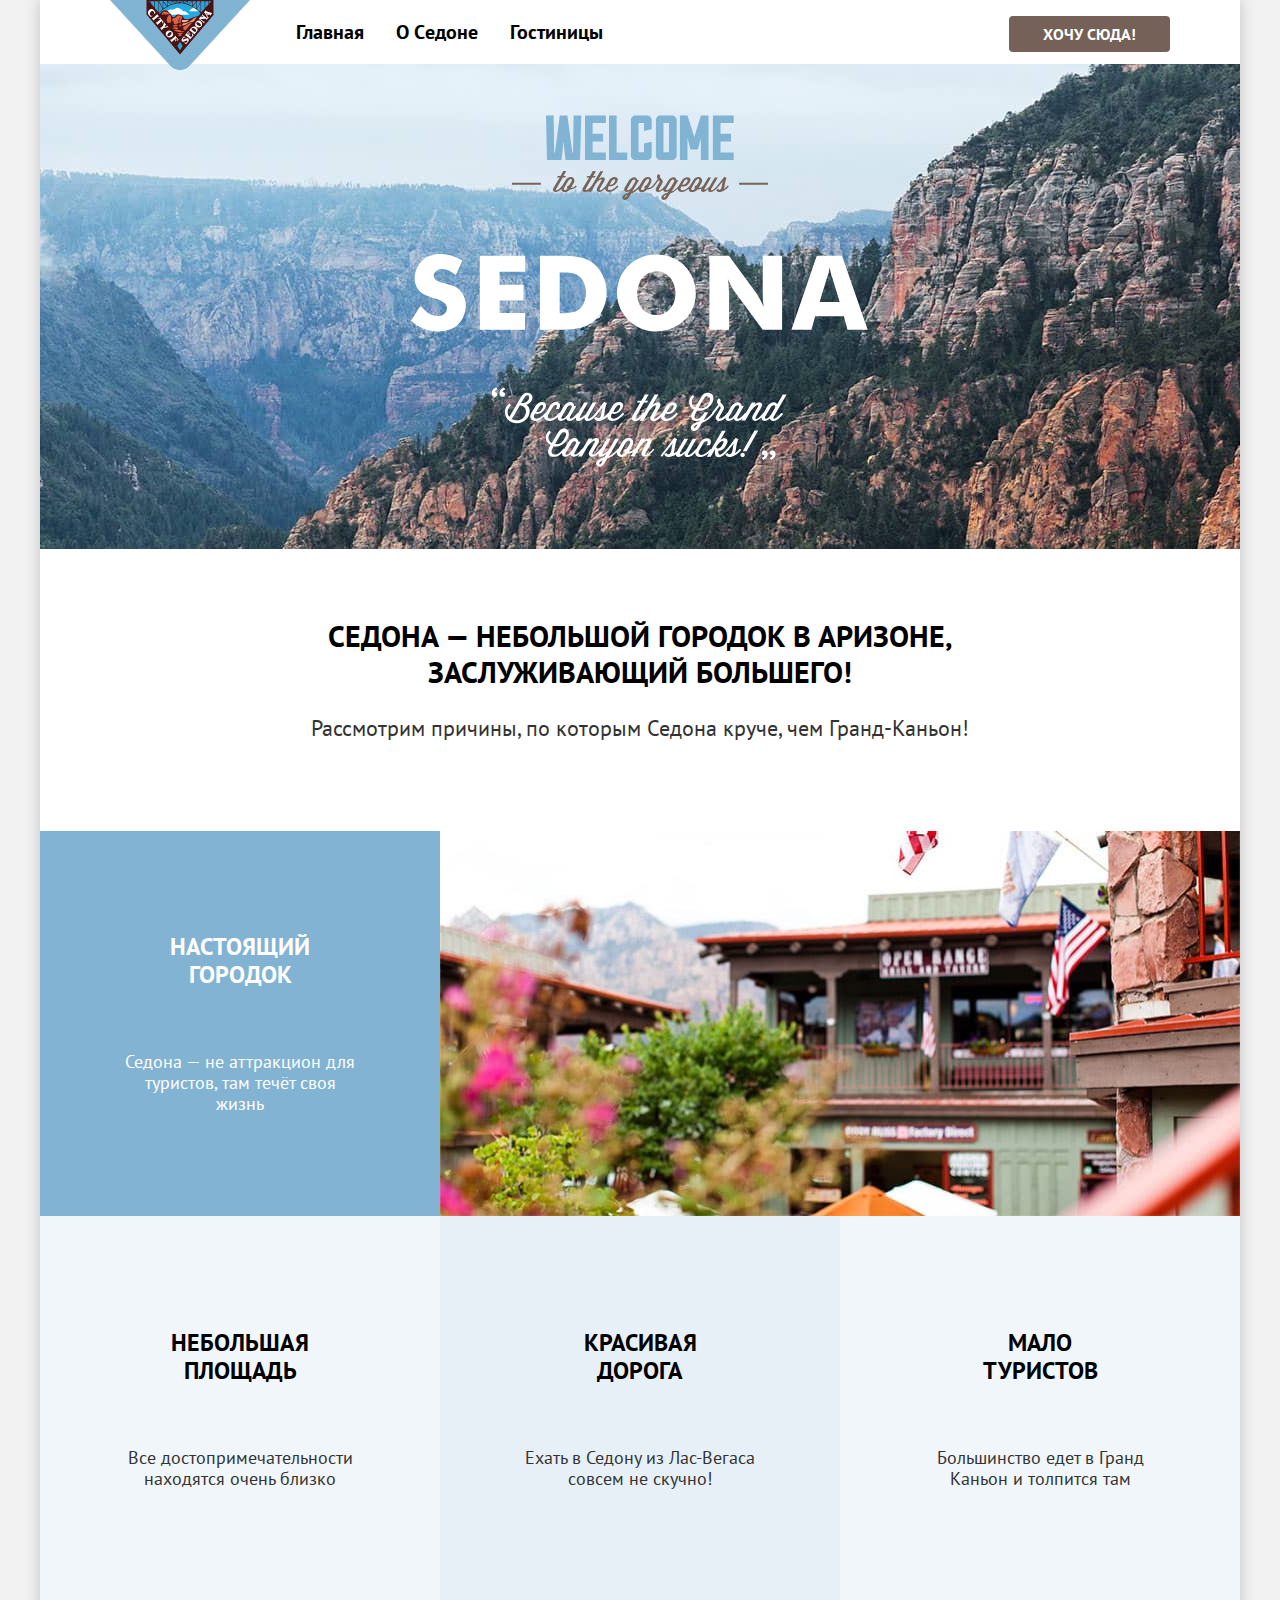
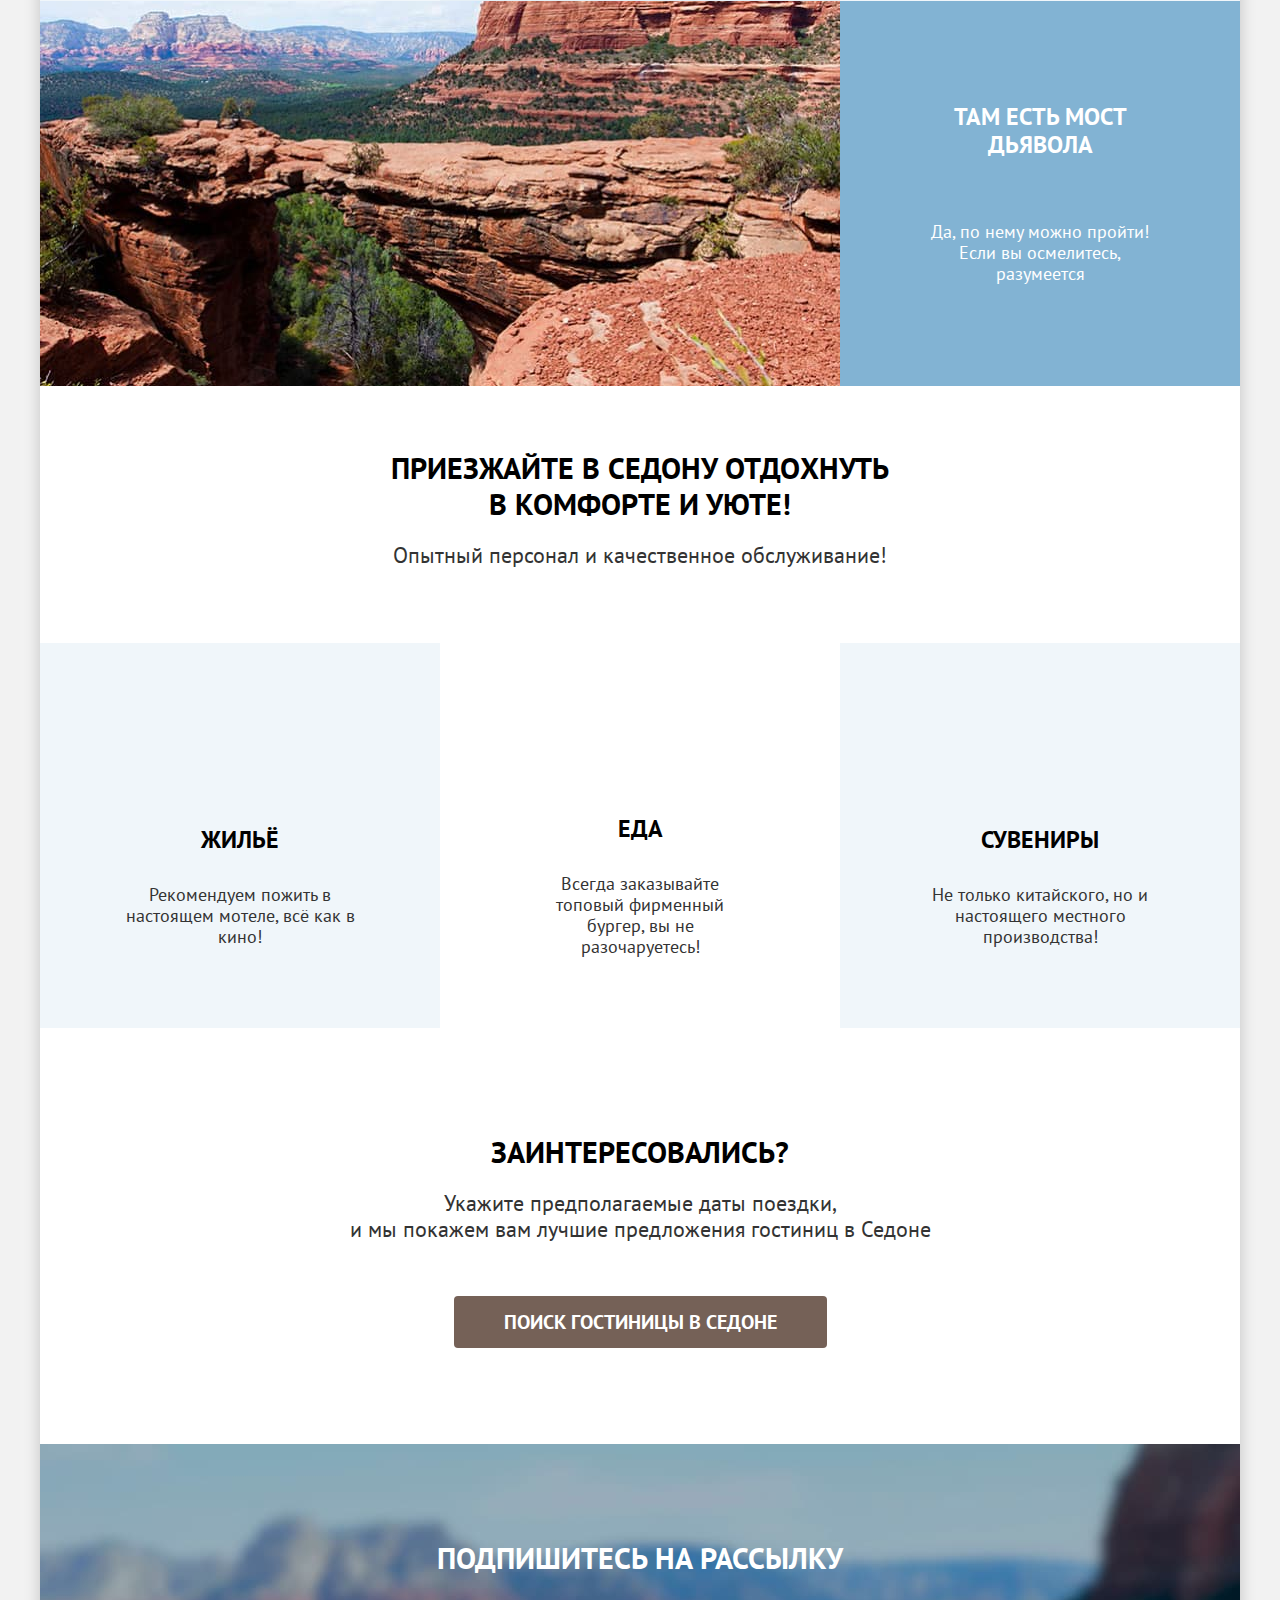
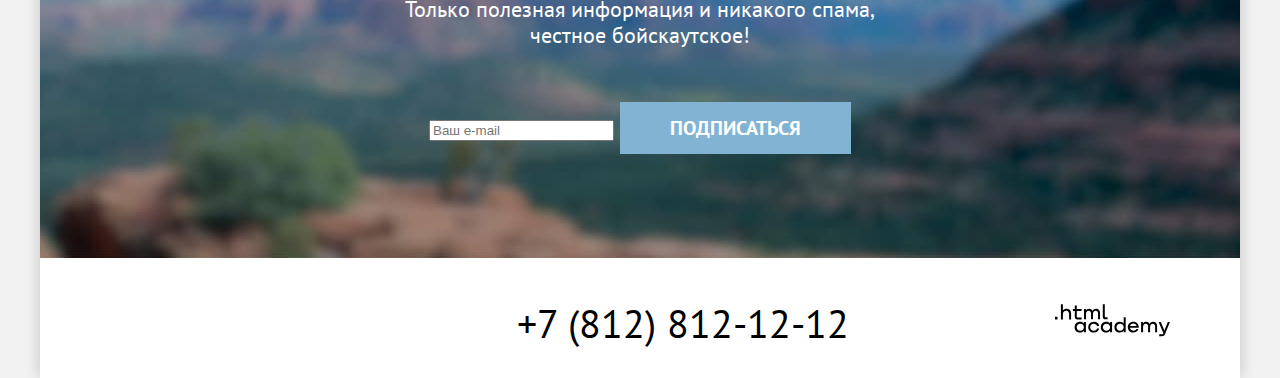
==== commit 51449957: "размечает сетку каталога и карточки гостиниц" ====
--- a/index.html
+++ b/index.html
@@ -58,33 +58,33 @@
           <ul class="reason-list">
             <li class="reason-item light-style">
               <div class="reason-item-text-wrap">
-                <h3 class="reason-title card-title light-style">Настоящий городок</h3>
+                <h3 class="reason-title card-title light-style">НАСТОЯЩИЙ ГОРОДОК</h3>
                 <p class="reason-text card-text">Седона — не аттракцион для туристов, там течёт своя жизнь</p>
               </div>
               <img class="reason-image" src="image/index/town.jpg" width="800" height="385" alt="Двухэтажные деревянные здания на фоне гор.">
             </li>
             <li class="reason-item">
               <div class="reason-item-text-wrap">
-                <h3 class="reason-title card-title">Небольшая площадь</h3>
+                <h3 class="reason-title card-title">НЕБОЛЬШАЯ ПЛОЩАДЬ</h3>
                 <p class="reason-text card-text">Все достопримечательности находятся очень близко</p>
               </div>
             </li>
             <li class="reason-item">
               <div class="reason-item-text-wrap">
-                <h3 class="reason-title card-title">Красивая<br> дорога</h3>
+                <h3 class="reason-title card-title">КРАСИВАЯ<br> ДОРОГА</h3>
                 <p class="reason-text card-text">Ехать в Седону из Лас-Вегаса совсем не скучно!</p>
               </div>
             </li>
             <li class="reason-item">
               <div class="reason-item-text-wrap">
-                <h3 class="reason-title card-title">Мало<br> туристов</h3>
+                <h3 class="reason-title card-title">МАЛО<br> ТУРИСТОВ</h3>
                 <p class="reason-text card-text">Большинство едет в Гранд Каньон и толпится там</p>
               </div>
             </li>
             <li class="reason-item light-style">
               <img class="reason-image" src="image/index/devils-bridge.jpg" width="800" height="385" alt="Мост дьявола.">
               <div class="reason-item-text-wrap">
-                <h3 class="reason-title card-title light-style">Там есть мост дьявола</h3>
+                <h3 class="reason-title card-title light-style">ТАМ ЕСТЬ МОСТ ДЬЯВОЛА</h3>
                 <p class="reason-text card-text">Да, по нему можно пройти! Если вы осмелитесь, разумеется</p>
               </div>
             </li>
@@ -96,19 +96,19 @@
           <ul class="services-list">
             <li class="services-item">
               <div class="services-item-wrap">
-                <h3 class="services-item-title card-title">Жильё</h3>
+                <h3 class="services-item-title card-title">ЖИЛЬЁ</h3>
                 <p class="services-item-text card-text">Рекомендуем пожить в настоящем мотеле, всё как в кино!</p>
               </div>
             </li>
             <li class="services-item">
               <div class="services-item-wrap">
-                <h3 class="services-item-title card-title">Еда</h3>
+                <h3 class="services-item-title card-title">ЕДА</h3>
                 <p class="services-item-text card-text">Всегда заказывайте топовый фирменный бургер, вы не разочаруетесь!</p>
               </div>
             </li>
             <li class="services-item">
               <div class="services-item-wrap">
-                <h3 class="services-item-title card-title">Сувениры</h3>
+                <h3 class="services-item-title card-title">СУВЕНИРЫ</h3>
                 <p class="services-item-text card-text">Не только китайского, но и настоящего местного производства!</p>
               </div>
             </li>
--- a/styles/styles.css
+++ b/styles/styles.css
@@ -90,6 +90,7 @@
 
 .navigation {
   display: flex;
+  align-items: flex-start;
 }
 
 .page-header-logo {
@@ -198,11 +199,6 @@
   min-height: 385px;
 }
 
-.reason-title {
-  margin: 0;
-  padding: 0;
-}
-
 .reason-text {
   margin: 0;
   margin-top: 62px;
@@ -242,12 +238,13 @@
 }
 
 .card-title {
+  margin: 0;
+  padding: 0;
   font-weight: 700;
   font-size: 24px;
   line-height: 28px;
   color: #000000;
   text-align: center;
-  text-transform: uppercase;
 }
 
 .card-text {
@@ -366,7 +363,7 @@
 }
 
 .footer-social-list {
-  margin: 0;
+  margin: 5px 0;
   padding: 0;
   list-style-type: none;
   width: 200px;
@@ -488,22 +485,48 @@
 .hotels-list {
   margin: 40px auto 0;
   padding: 0;
-  list-style-type: none;
-  display: flex;
-  flex-wrap: wrap;
-  justify-content: space-between;
   width: 1060px;
+  list-style-type: none;
+  display: grid;
+  grid-template-columns: repeat(3, 340px);
+  gap: 20px;
 }
 
 .hotels-card {
+  padding: 20px;
   width: 340px;
+  box-sizing: border-box;
+  display: grid;
+  grid-template-columns: repeat(2, 140px);
+  grid-template-rows: min-content min-content min-content min-content;
+  column-gap: 20px;
+  row-gap: 16px;
+  border: 1px solid #E6E6E6;
+  border-radius: 4px;
+}
+
+.hotels-card-image {
+  display: block;
+  object-fit: cover;
+}
+
+.hotels-card-link-image {
+  grid-column: 1/-1;
 }
 
 .hotels-card-link {
+  display: block;
   text-decoration: none;
-}
+  padding: 8px 26px;
+}
+
+.hotels-card-link-image {
+  text-decoration: none;
+}
+
 
 .hotels-card-title {
+  margin-top: 16px;
   text-align: left;
 }
 
@@ -520,30 +543,31 @@
 }
 
 .hotel-stars {
-  display: inline-block;
+  display: block;
   height: 18px;
   background-image: url("../image/style/star.svg");
   background-repeat: space;
+  align-self: center;
 }
 
 .hotel-stars-1 {
-  width: 20px;
+  width: 24px;
 }
 
 .hotel-stars-2 {
-  width: 39px;
+  width: 48px;
 }
 
 .hotel-stars-3 {
-  width: 61px;
+  width: 72px;
 }
 
 .hotel-stars-4 {
-  width: 83px;
+  width: 96px;
 }
 
 .hotel-stars-5 {
-  width: 106px;
+  width: 120px;
 }
 
 .hotels-rating {
@@ -551,6 +575,9 @@
   line-height: 20px;
   text-align: center;
   background-color: #F2F2F2;
+  border-radius: 4px;
+  padding-top: 9px;
+  padding-bottom: 8px;
 }
 
 .pagination {
@@ -561,11 +588,13 @@
   display: flex;
   gap: 8px;
   align-items: center;
+  text-align: center;
 }
 
 .pagination-link {
   display: block;
   box-sizing: border-box;
+  padding-top: 12px;
   height: 60px;
   width: 60px;
   border-radius: 4px;
@@ -582,16 +611,8 @@
   background-color: #F2F2F2;
 }
 
-.one-number {
-  padding: 12px 24px;
-}
-
-.two-number {
-  padding: 12px 19px;
-}
-
 .link-go-to {
-  padding: 17px 21px;
+  padding-top: 17px;
   font-size: 22px;
   font-weight: 400;
   line-height: 26px;
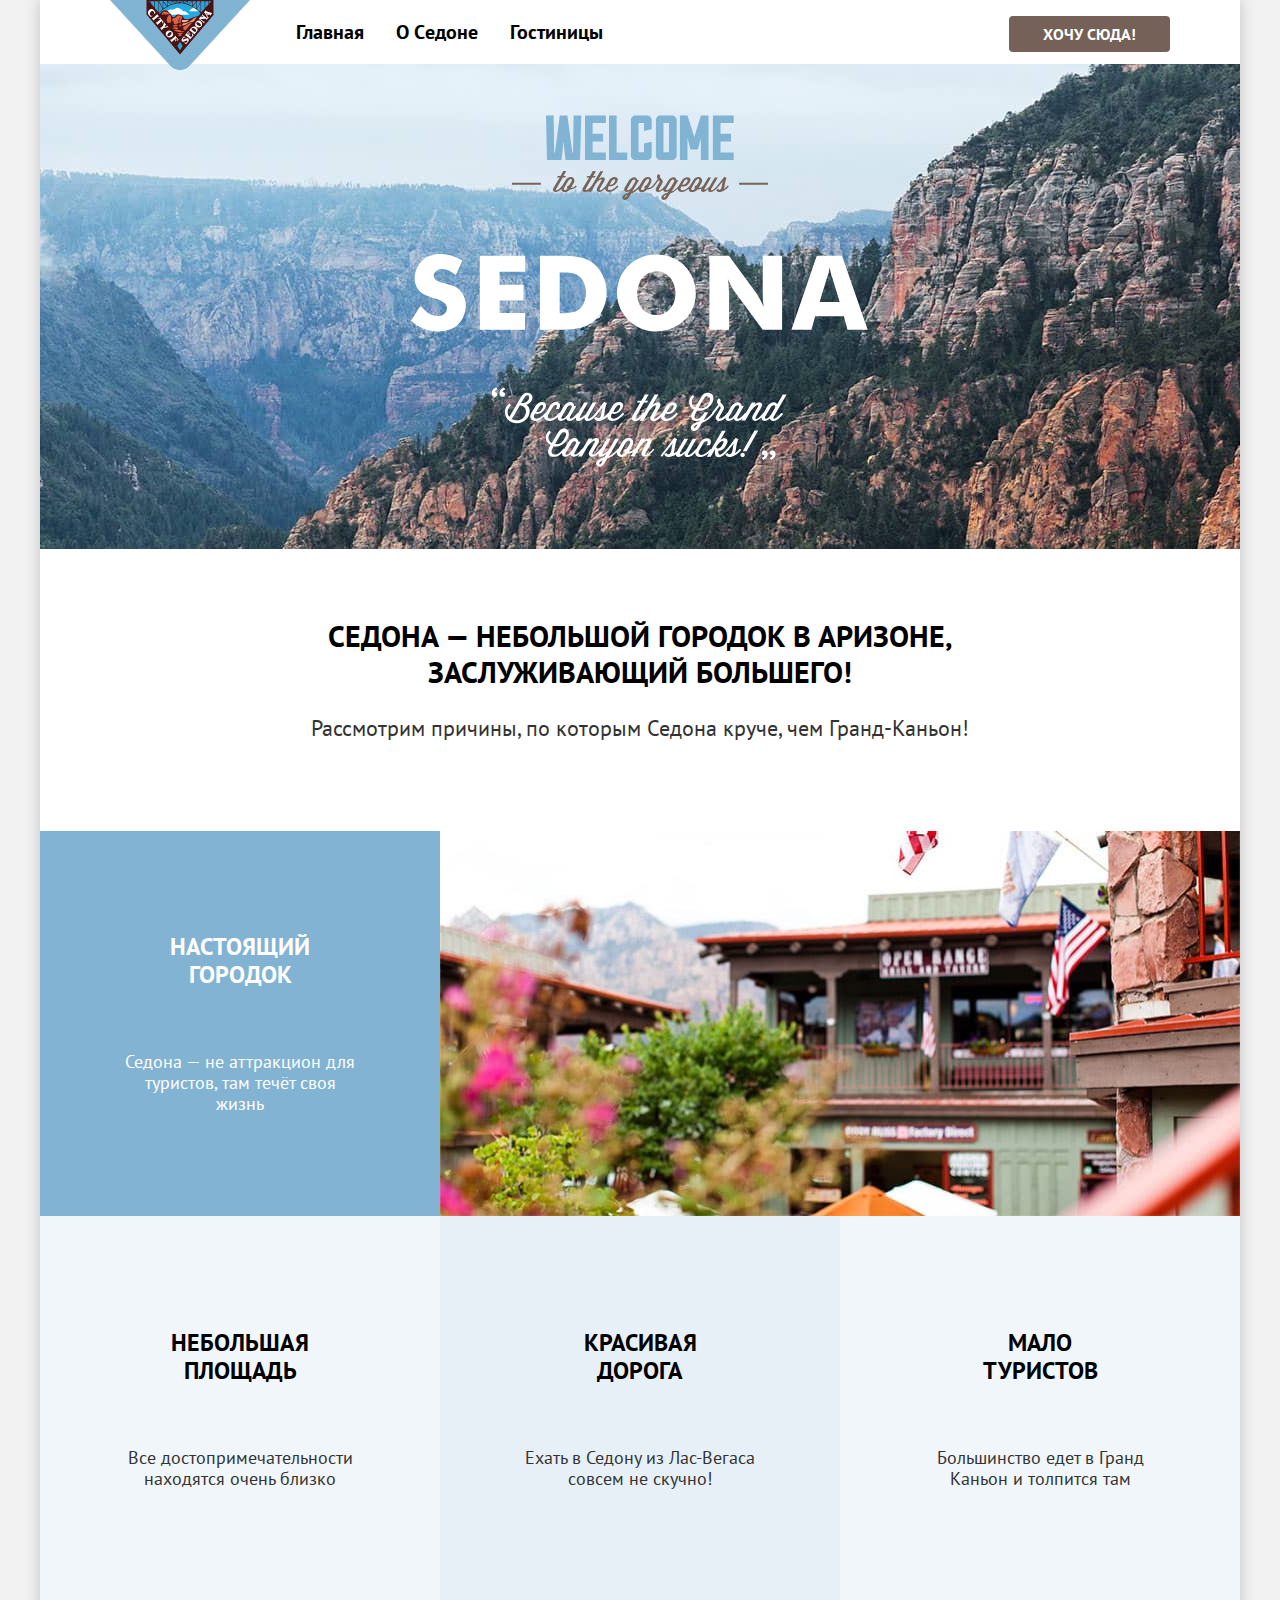
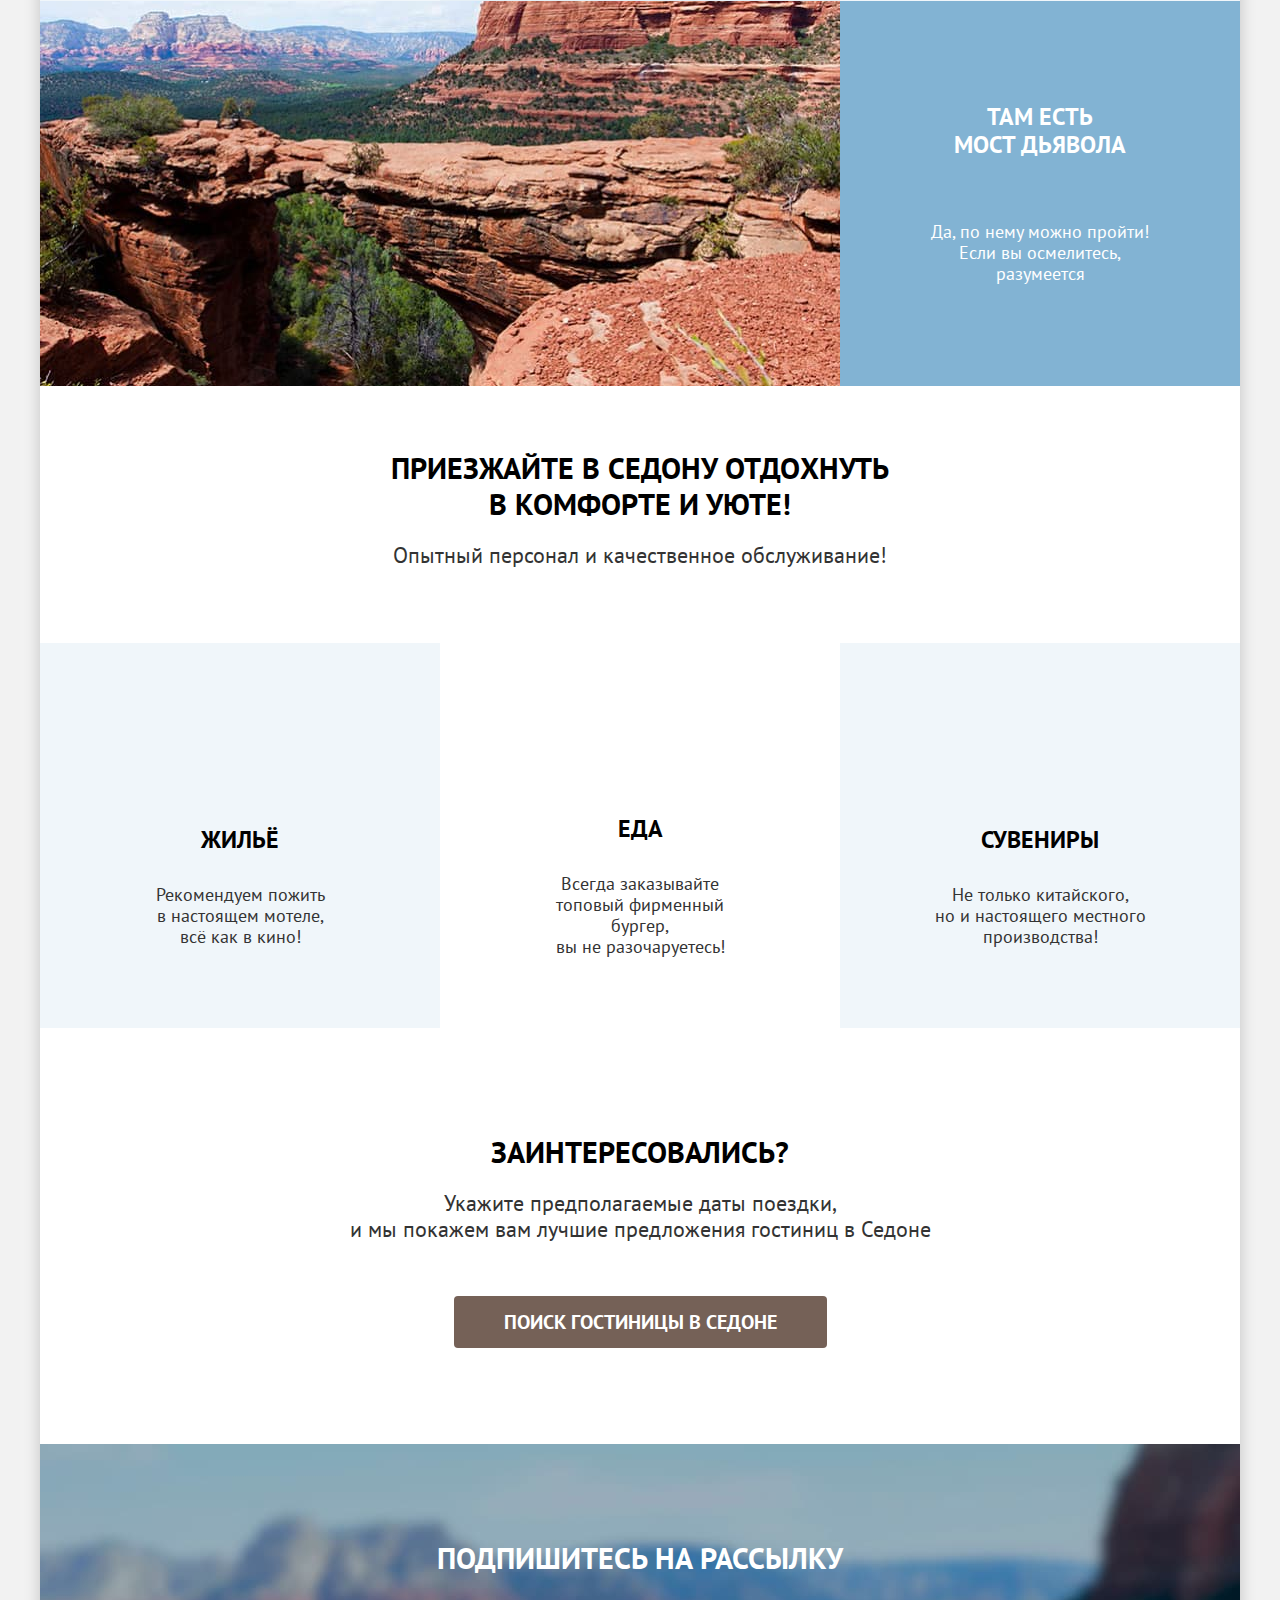
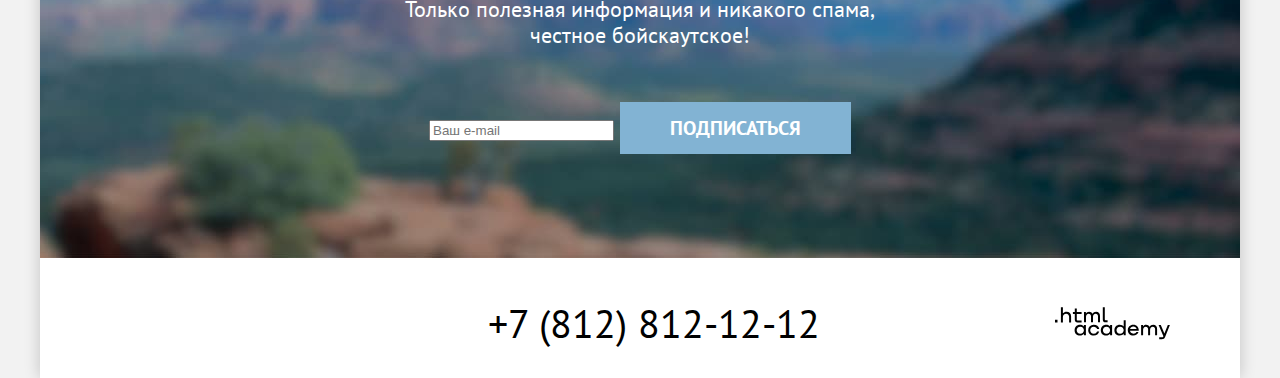
==== commit cf96dd9a: "исправляет высоту строки breadcrumbs" ====
--- a/index.html
+++ b/index.html
@@ -58,7 +58,7 @@
           <ul class="reason-list">
             <li class="reason-item light-style">
               <div class="reason-item-text-wrap">
-                <h3 class="reason-title card-title light-style">НАСТОЯЩИЙ ГОРОДОК</h3>
+                <h3 class="reason-title card-title light-style">НАСТОЯЩИЙ <br> ГОРОДОК</h3>
                 <p class="reason-text card-text">Седона — не аттракцион для туристов, там течёт своя жизнь</p>
               </div>
               <img class="reason-image" src="image/index/town.jpg" width="800" height="385" alt="Двухэтажные деревянные здания на фоне гор.">
@@ -84,7 +84,7 @@
             <li class="reason-item light-style">
               <img class="reason-image" src="image/index/devils-bridge.jpg" width="800" height="385" alt="Мост дьявола.">
               <div class="reason-item-text-wrap">
-                <h3 class="reason-title card-title light-style">ТАМ ЕСТЬ МОСТ ДЬЯВОЛА</h3>
+                <h3 class="reason-title card-title light-style">ТАМ ЕСТЬ<br> МОСТ ДЬЯВОЛА</h3>
                 <p class="reason-text card-text">Да, по нему можно пройти! Если вы осмелитесь, разумеется</p>
               </div>
             </li>
@@ -97,19 +97,19 @@
             <li class="services-item">
               <div class="services-item-wrap">
                 <h3 class="services-item-title card-title">ЖИЛЬЁ</h3>
-                <p class="services-item-text card-text">Рекомендуем пожить в настоящем мотеле, всё как в кино!</p>
+                <p class="services-item-text card-text">Рекомендуем пожить<br> в настоящем мотеле,<br> всё как в кино!</p>
               </div>
             </li>
             <li class="services-item">
               <div class="services-item-wrap">
                 <h3 class="services-item-title card-title">ЕДА</h3>
-                <p class="services-item-text card-text">Всегда заказывайте топовый фирменный бургер, вы не разочаруетесь!</p>
+                <p class="services-item-text card-text">Всегда заказывайте<br> топовый фирменный бургер,<br> вы не разочаруетесь!</p>
               </div>
             </li>
             <li class="services-item">
               <div class="services-item-wrap">
                 <h3 class="services-item-title card-title">СУВЕНИРЫ</h3>
-                <p class="services-item-text card-text">Не только китайского, но и настоящего местного производства!</p>
+                <p class="services-item-text card-text">Не только китайского,<br> но и настоящего местного<br> производства!</p>
               </div>
             </li>
           </ul>
--- a/styles/styles.css
+++ b/styles/styles.css
@@ -380,7 +380,7 @@
 }
 
 .footer-contacts {
-  margin: 0 auto;
+  margin-left: 178px;
 }
 
 .footer-contacts-address-phone {
@@ -393,6 +393,14 @@
   text-decoration: none;
 }
 
+.footer-htmlacademy-link {
+margin-left: auto;
+}
+
+.footer-htmlacademy-logo {
+  display: block;
+}
+
 .inner-header {
   padding: 35px 70px 70px 70px;
   background-image: url(../image/hotels/filter-background.jpg);
@@ -412,17 +420,17 @@
   list-style-type: none;
   width: 1060px;
   display: flex;
-}
-
-.breadcrumbs-link {
+  gap: 28px;
+}
+
+.breadcrumbs-item {
   font-size: 16px;
   line-height: 21px;
+}
+
+.breadcrumbs-link {
   text-decoration: none;
   color: #ffffff;
-}
-
-.breadcrumbs-link:not(nth-last-child) {
-  margin-right: 28px;
 }
 
 .hotels-filter {
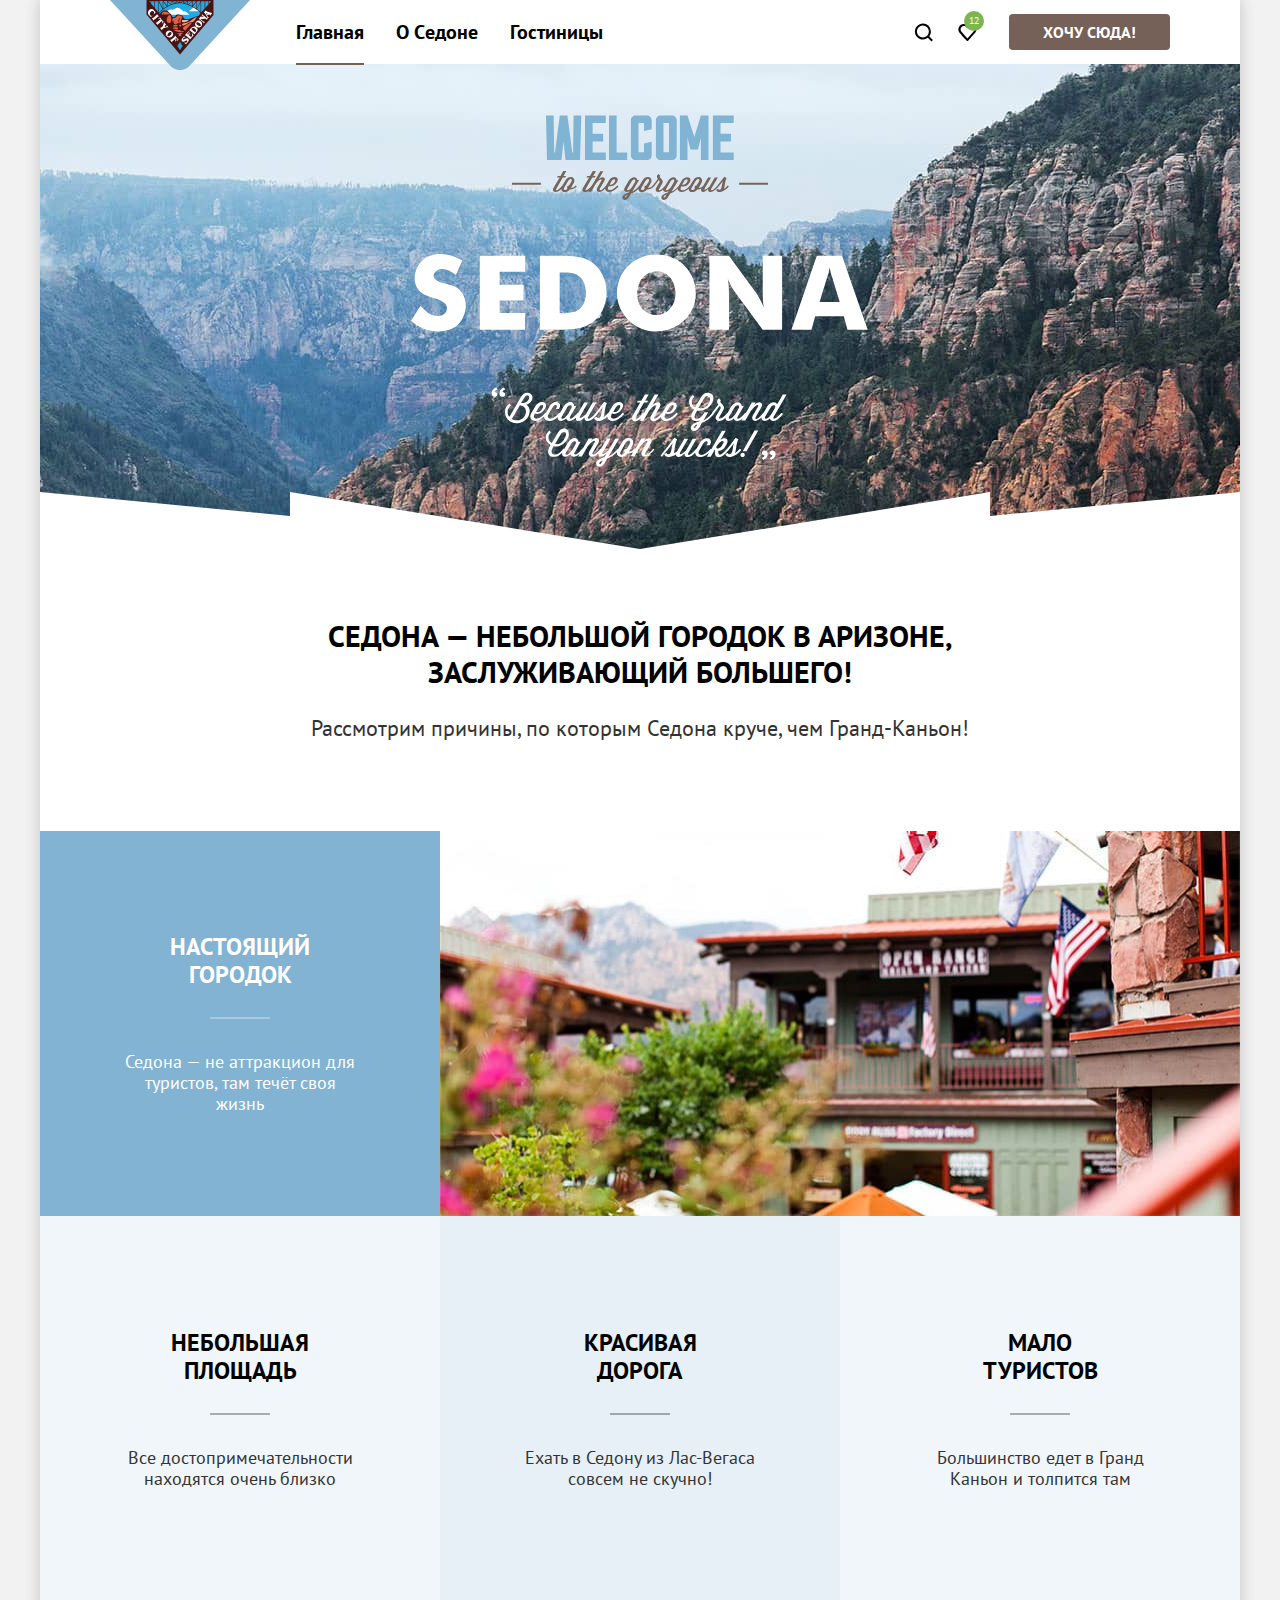
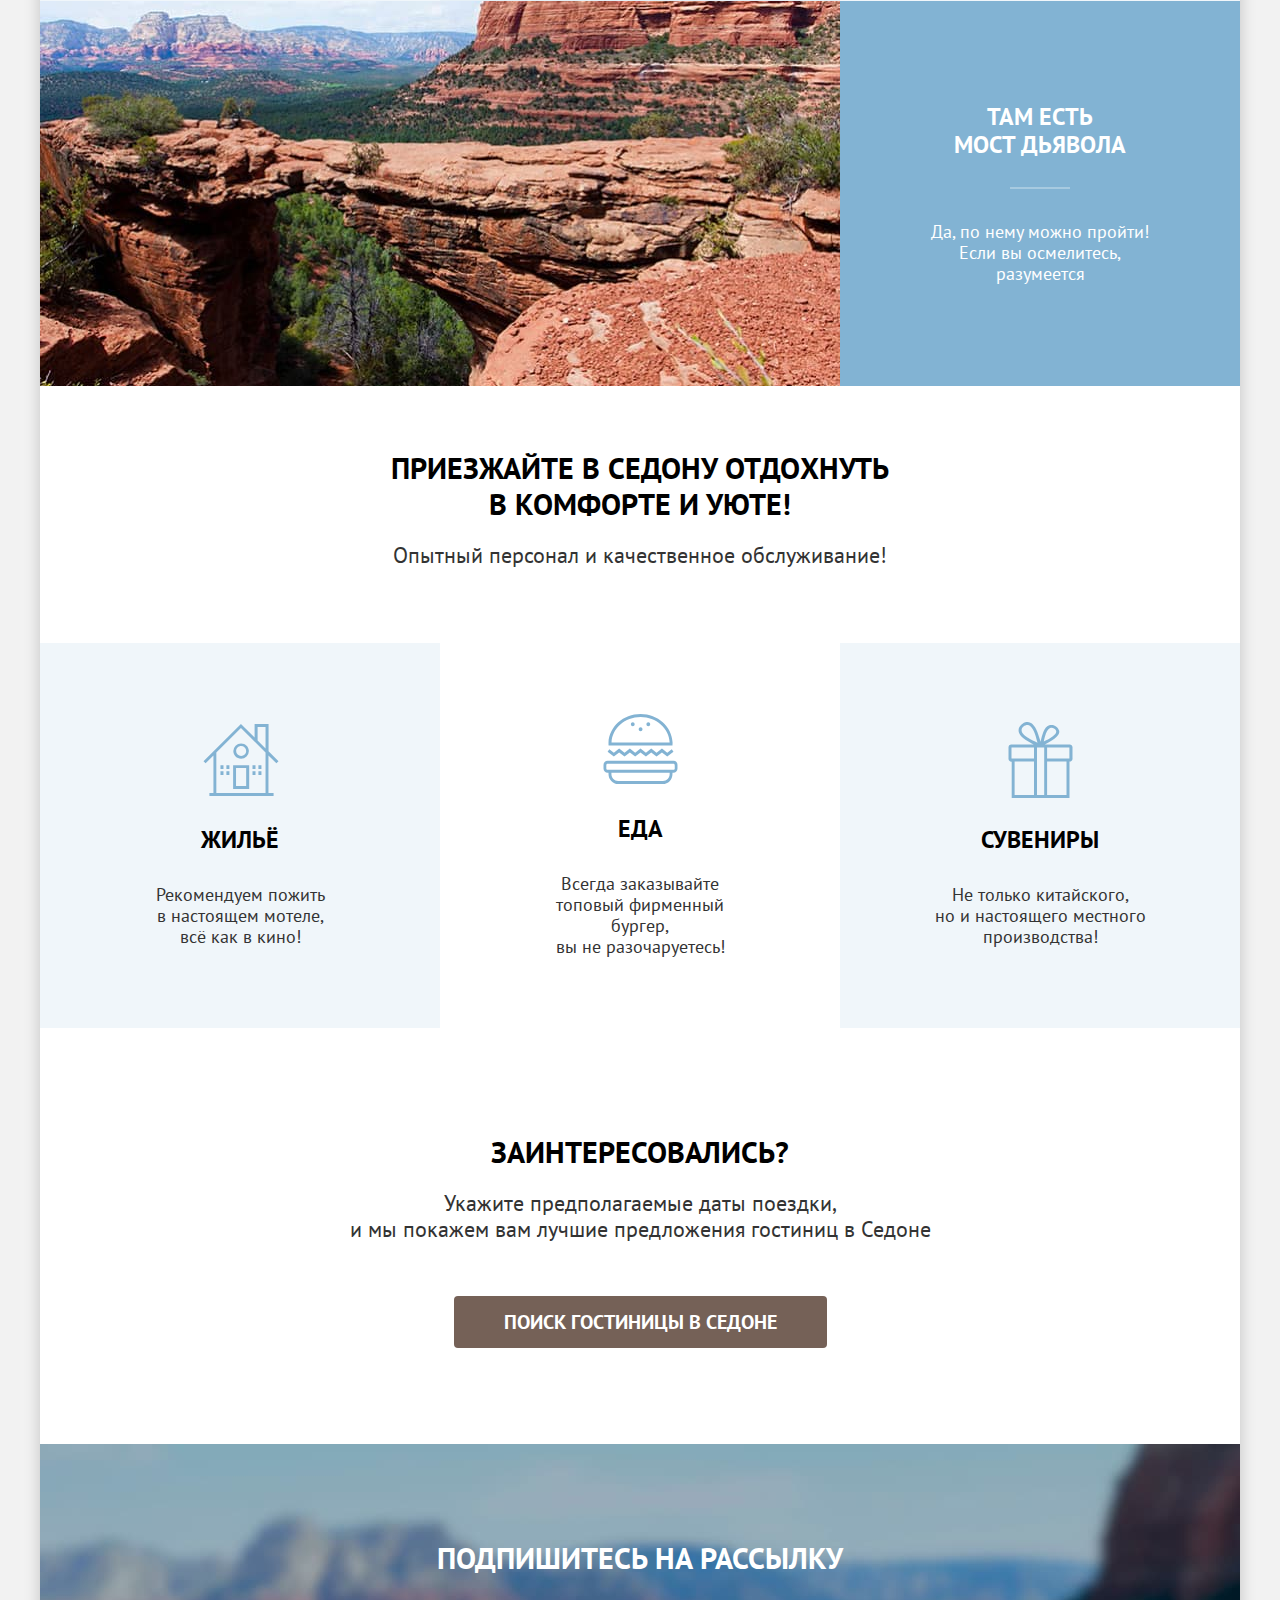
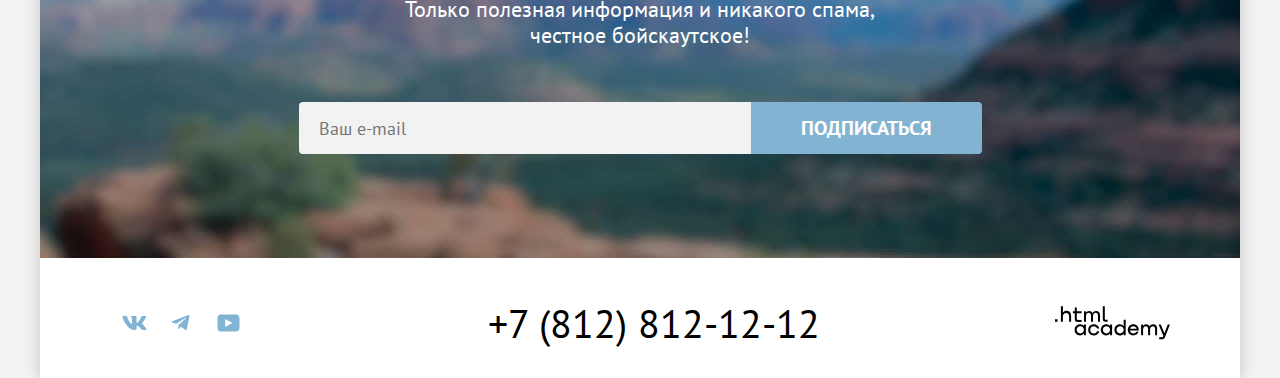
==== commit a60cfec9: "добавляет состояния для интерактивных элементов" ====
--- a/index.html
+++ b/index.html
@@ -25,18 +25,18 @@
           </ul>
           <ul class="navigation-user">
             <li class="navigation-user-item">
-              <a class="navigation-user-link" href="#">
-                <span class="visually-hidden search">
+              <a class="navigation-user-link search-icon" href="#">
+                <span class="visually-hidden">
                   Поиск
                 </span>
               </a>
             </li>
             <li class="navigation-user-item">
-              <a class="navigation-user-link" href="#">
-                <span class="visually-hidden favourites">
-                  Избранное
+              <a class="navigation-user-link favourites" href="#">
+                <span class="visually-hidden">
+                  Избранное. Добавлено гостиниц:
                 </span>
-                <span class="visually-hidden favourites-number">
+                <span class="favourites-number">
                   12
                 </span>
               </a>
@@ -96,19 +96,19 @@
           <ul class="services-list">
             <li class="services-item">
               <div class="services-item-wrap">
-                <h3 class="services-item-title card-title">ЖИЛЬЁ</h3>
+                <h3 class="services-item-title card-title housing">ЖИЛЬЁ</h3>
                 <p class="services-item-text card-text">Рекомендуем пожить<br> в настоящем мотеле,<br> всё как в кино!</p>
               </div>
             </li>
             <li class="services-item">
               <div class="services-item-wrap">
-                <h3 class="services-item-title card-title">ЕДА</h3>
+                <h3 class="services-item-title card-title food">ЕДА</h3>
                 <p class="services-item-text card-text">Всегда заказывайте<br> топовый фирменный бургер,<br> вы не разочаруетесь!</p>
               </div>
             </li>
             <li class="services-item">
               <div class="services-item-wrap">
-                <h3 class="services-item-title card-title">СУВЕНИРЫ</h3>
+                <h3 class="services-item-title card-title souvenir">СУВЕНИРЫ</h3>
                 <p class="services-item-text card-text">Не только китайского,<br> но и настоящего местного<br> производства!</p>
               </div>
             </li>
@@ -124,7 +124,7 @@
           <p class="subscribe-text">Только полезная информация и никакого спама,<br> честное бойскаутское!</p>
           <form class="subscribe-form" action="https://echo.htmlacademy.ru/" method="post">
             <label class="email-field visually-hidden" for="subscribe-email">Ваш e-mail:</label>
-            <input class="input-field" type="email" placeholder="Ваш e-mail" name="subscribe-email" id="subscribe-email" required>
+            <input class="subscribe-input-field" type="email" placeholder="Ваш e-mail" name="subscribe-email" id="subscribe-email" required>
             <button class="subscribe-button button blue" type="submit">
               Подписаться
             </button>
@@ -139,16 +139,19 @@
               <li class="footer-social-item">
                 <a class="footer-social-link" href="https://vk.com/htmlacademy">
                   <span class="visually-hidden">Вконтакте</span>
+                  <svg class="vk-icon" aria-hidden="true" focusable="false" xmlns="http://www.w3.org/2000/svg" width="25" height="14" viewBox="0 0 25 14" fill="currentColor"><path fill-rule="evenodd" d="M23.95.95c.17-.55 0-.95-.8-.95h-2.62c-.67 0-.98.35-1.14.73 0 0-1.34 3.2-3.23 5.27-.61.6-.89.8-1.22.8-.17 0-.42-.2-.42-.74V.95c0-.66-.19-.95-.74-.95H9.65c-.42 0-.67.3-.67.6 0 .61.95.76 1.05 2.5v3.8c0 .84-.16.99-.5.99-.88 0-3.05-3.21-4.33-6.89-.25-.71-.5-1-1.17-1H1.4C.65 0 .5.35.5.73c0 .68.89 4.07 4.14 8.55C6.81 12.34 9.87 14 12.65 14c1.67 0 1.88-.37 1.88-1v-2.32c0-.73.16-.88.68-.88.4 0 1.06.2 2.62 1.67C19.61 13.22 19.9 14 20.9 14h2.63c.75 0 1.13-.37.91-1.1-.24-.72-1.09-1.77-2.22-3.02-.6-.7-1.53-1.47-1.8-1.86-.4-.49-.28-.7 0-1.14 0 0 3.2-4.43 3.53-5.93Z" clip-rule="evenodd"/></svg>
                 </a>
               </li>
               <li class="footer-social-item">
                 <a class="footer-social-link" href="https://t.me/htmlacademy">
                   <span class="visually-hidden">Телеграм</span>
+                  <svg class="telegram-icon" aria-hidden="true" focusable="false" xmlns="http://www.w3.org/2000/svg" width="19" height="16" viewBox="0 0 19 16" fill="currentColor"><path d="M17.29.1 1.34 6.25c-1.09.43-1.08 1.04-.2 1.31l4.1 1.28 9.47-5.98c.44-.27.85-.12.52.18L7.55 9.96l-.28 4.22c.41 0 .6-.19.83-.41l1.99-1.93 4.13 3.05c.77.42 1.31.2 1.5-.7l2.72-12.8C18.72.27 18-.23 17.29.09Z"/></svg>
                 </a>
               </li>
               <li class="footer-social-item">
                 <a class="footer-social-link" href="https://www.youtube.com/user/htmlacademyru">
                   <span class="visually-hidden">Ютуб</span>
+                  <svg class="youtube-icon" aria-hidden="true" focusable="false" xmlns="http://www.w3.org/2000/svg" width="23" height="18" viewBox="0 0 23 18" fill="currentColor"><path d="M19.1.5H3.68C1.81.5.5 2.1.5 3.9V14c0 1.9 1.31 3.5 3.17 3.5h15.66c1.64 0 3.17-1.6 3.17-3.4V3.9C22.28 2.1 20.97.5 19.1.5ZM8.17 13.04V4.96L15.5 9l-7.34 4.04Z"/></svg>
                 </a>
               </li>
             </ul>
@@ -160,7 +163,8 @@
             </address>
           </section>
           <a class="footer-htmlacademy-link" href="https://htmlacademy.ru/">
-            <img class="footer-htmlacademy-logo" src="image/index/htmlacademy-logo.svg" width="115" height="33" alt="Логотип html академии.">
+            <span class="visually-hidden">Логотип html академии.</span>
+            <svg class="htmlacademy-logo" aria-hidden="true" focusable="false" xmlns="http://www.w3.org/2000/svg" width="115" height="34" viewBox="0 0 115 34" fill="currentColor"><path d="M0 13.26v2.6h2.5v-2.6H0ZM11.6 4.86c-1.6 0-2.8.7-3.6 1.7h-.1V.36h-2v15.5h2v-5.3c0-2.1 1.3-3.6 3.3-3.6 1.8 0 2.9 1.4 2.9 3.2v5.7h2v-6.1c.1-3-1.8-4.9-4.5-4.9ZM26.6 5.16h-4.8v-3.7h-2v3.8h-1.9v2h1.9v6c0 1.7 1 2.7 2.7 2.7h4.1v-2h-3.7c-.7 0-1.1-.4-1.1-1.1v-5.7h4.8v-2ZM41.1 4.96c-1.6 0-2.9.8-3.5 2.1h-.1c-.6-1.2-1.8-2.1-3.4-2.1-1.4 0-2.5.8-3.1 1.8h-.1v-1.6H29v10.6h2v-5.4c0-2 1-3.5 2.6-3.5 1.5 0 2.4 1 2.4 2.6v6.3h2v-5.6c0-2.4 1.4-3.3 2.6-3.3 1.5 0 2.4 1 2.4 2.6v6.3h2v-6.5c.1-2.5-1.4-4.3-3.9-4.3ZM47.8 13.06c0 1.7 1 2.7 2.8 2.7h2v-2h-1.7c-.7 0-1.1-.4-1.1-1.1V.36h-2v12.7ZM28.9 20.06c-.9-1.1-2.2-1.8-3.9-1.8-3.1 0-5.4 2.3-5.4 5.6s2.3 5.6 5.4 5.6c1.8 0 3-.8 3.8-1.9h.1v1.6h2v-10.6h-2v1.5Zm-3.6 7.4c-2.2 0-3.6-1.6-3.6-3.6s1.4-3.6 3.6-3.6 3.6 1.6 3.6 3.6c0 1.9-1.4 3.6-3.6 3.6ZM44.2 22.36c-.5-2.4-2.6-4.1-5.4-4.1a5.4 5.4 0 0 0-5.6 5.6c0 3.1 2.2 5.6 5.6 5.6 2.8 0 4.9-1.8 5.4-4.2h-2.1a3.4 3.4 0 0 1-3.3 2.3c-2.2 0-3.6-1.6-3.6-3.6s1.4-3.6 3.6-3.6c1.6 0 2.8 1 3.3 2.2h2.1v-.2ZM55.1 20.06c-.9-1.1-2.2-1.8-3.9-1.8-3.1 0-5.4 2.3-5.4 5.6s2.3 5.6 5.4 5.6c1.8 0 3-.8 3.8-1.9h.1v1.6h2v-10.6h-2v1.5Zm-3.6 7.4c-2.2 0-3.6-1.6-3.6-3.6s1.4-3.6 3.6-3.6 3.6 1.6 3.6 3.6c0 1.9-1.5 3.6-3.6 3.6ZM68.7 20.16c-.9-1.1-2.2-1.9-3.9-1.9-3.1 0-5.4 2.3-5.4 5.6s2.2 5.6 5.4 5.6c1.7 0 3-.8 3.8-1.8h.1v1.5h2v-15.4h-2v6.4Zm-3.6 7.3c-2.2 0-3.6-1.6-3.6-3.6s1.4-3.6 3.6-3.6 3.6 1.6 3.6 3.6c-.1 2-1.5 3.6-3.6 3.6ZM78.3 18.26c-3.3 0-5.5 2.5-5.5 5.6 0 3 2.1 5.6 5.5 5.6 2.5 0 4.5-1.3 5.2-3.6h-2.1c-.5 1-1.6 1.6-3 1.6-1.9 0-3.3-1.3-3.4-2.9h8.8c.2-3.6-2-6.3-5.5-6.3Zm0 1.9c1.7 0 3 1 3.3 2.6h-6.5c.3-1.5 1.5-2.6 3.2-2.6ZM98.2 18.26c-1.6 0-2.9.8-3.6 2h-.1c-.6-1.2-1.8-2-3.4-2-1.4 0-2.5.7-3.1 1.8v-1.5h-1.9v10.6h2v-5.4c0-2 1-3.4 2.6-3.5 1.5 0 2.4 1 2.4 2.6v6.3h2v-5.6c0-2.4 1.4-3.3 2.6-3.3 1.5 0 2.4 1 2.4 2.6v6.3h2v-6.5c.1-2.6-1.4-4.4-3.9-4.4ZM109.4 27.36l-3.6-8.9h-2.2l4.8 11.6c-.3.9-.7 1.2-1.7 1.2h-2.5v2h2.5c1.8 0 2.8-.8 3.5-2.6l4.7-12.2h-2.1l-3.4 8.9Z"/></svg>
           </a>
         </div>
       </footer>
--- a/styles/styles.css
+++ b/styles/styles.css
@@ -51,9 +51,11 @@
   flex-direction: column;
   min-height: 100%;
   box-shadow: 0 0 15px 0 rgba(0, 0, 0, 0.2);
+
 }
 
 .button {
+  display: inline-block;
   font-family: "PT Sans", sans-serif;
   font-size: 16px;
   font-weight: 700;
@@ -72,16 +74,94 @@
   background-color: #756157;
 }
 
+.brown:hover {
+  background-color: #615048;
+}
+
+.brown:focus {
+  background-color: #615048;
+  outline: none;
+}
+
+.brown:active {
+  background: #756157;
+  color: rgba(255, 255, 255, 0.3);
+}
+
+.brown:disabled {
+  background: #E5E5E5;
+}
+
 .blue {
-  background-color: #82B3D3;
+  background: #82B3D3;
+}
+
+.blue:hover {
+  background: #68A2CA;
+}
+
+.blue:focus {
+  background: #68A2CA;
+  outline: none;
+}
+
+.blue:active {
+  background: #82B3D3;
+  color: rgba(255, 255, 255, 0.3);
+}
+
+.blue:disabled {
+  background: #E5E5E5;
 }
 
 .green {
   background-color: #7DB54F;
 }
 
+.green:hover {
+  background: #6C9E42;
+}
+
+.green:focus {
+  background: #6C9E42;
+  outline: none;
+}
+
+.green:active {
+  background: #7DB54F;
+  color: rgba(255, 255, 255, 0.3);
+}
+
+.green:disabled {
+  background: #E5E5E5;
+}
+
 .transparent {
   background-color: transparent;
+  border: 3px solid transparent;
+  border-radius: 4px;
+}
+
+.transparent:hover {
+  opacity: 0.6;
+  border: 3px solid transparent;
+  border-radius: 4px;
+}
+
+.transparent:focus {
+  outline: none;
+  border: 3px solid #83B3D3;
+  border-radius: 4px;
+}
+
+.transparent:active {
+  color: rgba(255, 255, 255, 0.3);
+  border: 3px solid transparent;
+  border-radius: 4px;
+}
+
+.transparent:disabled {
+  opacity: 0.1;
 }
 
 .page-header {
@@ -100,6 +180,14 @@
 
 .navigation-logo {
   margin-left: 70px;
+}
+
+.navigation-logo:hover {
+  opacity: 0.6;
+}
+
+.navigation-logo:active {
+  opacity: 0.3;
 }
 
 .navigation-list {
@@ -134,6 +222,24 @@
   text-align: center;
   text-decoration: none;
   padding: 20px 16px;
+  user-select: none;
+}
+
+.navigation-link:hover {
+  text-decoration: underline solid #756257;
+  text-underline-offset: 24px;
+  opacity: 0.6;
+}
+
+.navigation-link:active {
+  text-decoration: underline solid #756257;
+  text-underline-offset: 24px;
+  opacity: 0.3;
+}
+
+.navigation-link-current {
+  text-decoration: underline solid #756257;
+  text-underline-offset: 24px;
 }
 
 .navigation-user-link {
@@ -143,12 +249,41 @@
   padding: 22px 12px;
 }
 
+.navigation-user-link:hover {
+  opacity: 0.6;
+}
+
+.navigation-user-link:active {
+  opacity: 0.3;
+}
+
+.search-icon {
+  background-image: url("../image/style/search.svg");
+  background-size: auto;
+  background-repeat: no-repeat;
+  background-position: center;
+}
+
+.favourites {
+  position: relative;
+  background-image: url("../image/style/heart.svg");
+  background-size: auto;
+  background-repeat: no-repeat;
+  background-position: center;
+}
+
 .favourites-number {
+  position: absolute;
+  font-family: "PT Sans", sans-serif;
   font-size: 10px;
   line-height: 10px;
+  color: #ffffff;
   text-align: center;
-  color: #ffffff;
   background-color: #7DB54F;
+  padding: 5px;
+  border-radius: 50%;
+  top: 11px;
+  left: 19px;
 }
 
 .button-user {
@@ -161,12 +296,22 @@
 }
 
 .index-header {
+  position: relative;
   background-image: url("../image/index/main-header-background.jpg");
   background-color: #82B3D3;
-  background-size: 100% auto;
+  background-size: cover;
   background-repeat: no-repeat;
   padding-top: 51px;
   padding-bottom: 82px;
+}
+
+.index-header::after {
+  position: absolute;
+  content: url("../image/index/main-header-spacer.svg");
+  width: 1200px;
+  height: 57px;
+  left: 0;
+  bottom: 0;
 }
 
 .main-slogan {
@@ -217,6 +362,22 @@
 
 .reason-item:nth-child(2n+2):not(:last-child) {
   background: rgba(131, 179, 211, 0.12);
+}
+
+.reason-title {
+  position: relative;
+}
+
+.reason-title::after {
+  position: absolute;
+  content: "";
+  width: 60px;
+  height: 2px;
+  background-color: currentColor;
+  opacity: 30%;
+  margin-left: -30px;
+  left: 50%;
+  bottom: -30px;
 }
 
 .page-title {
@@ -287,8 +448,39 @@
 }
 
 .services-item-title {
+  position: relative;
   margin: 0;
   margin-top: 102px;
+}
+
+.housing::before {
+  position: absolute;
+  content: url("../image/style/housing.svg");
+  width: 75px;
+  height: 72px;
+  left: 50%;
+  margin-left: -37px;
+  top: -102px;
+}
+
+.food::before {
+  position: absolute;
+  content: url("../image/style/food.svg");
+  width: 75px;
+  height: 72px;
+  left: 50%;
+  margin-left: -37px;
+  top: -101px;
+}
+
+.souvenir::before {
+  position: absolute;
+  content: url("../image/style/souvenir.svg");
+  width: 75px;
+  height: 72px;
+  left: 50%;
+  margin-left: -37px;
+  top: -104px;
 }
 
 .services-item-text {
@@ -340,15 +532,30 @@
 }
 
 .subscribe-form {
+  display: flex;
+  justify-content: center;
   margin-top: 54px;
   min-width: 684px;
+}
+
+.subscribe-input-field {
+  padding: 14px 20px;
+  width: 452px;
+  height: 52px;
+  border: none;
+  border-radius: 4px 0 0 4px;
+  box-sizing: border-box;
+  font-family: "PT Sans", sans-serif;
+  font-size: 18px;
+  line-height: 24px;
+  background-color: #f2f2f2;
 }
 
 .subscribe-button {
   padding: 8px 50px;
   font-size: 20px;
   line-height: 36px;
-  border-radius: 0;
+  border-radius: 0 4px 4px 0;
 }
 
 .page-footer {
@@ -373,9 +580,53 @@
 
 .footer-social-link {
   display: block;
+  position: relative;
   box-sizing: border-box;
   height: 40px;
   min-width: 47px;
+  color: #83B3D3;
+}
+
+.footer-social-link:hover {
+  color: #68A2CA;
+}
+
+.footer-social-link:focus {
+  color: #68A2CA;
+  outline: none;
+}
+
+.footer-social-link:active {
+  color: rgba(104, 162, 202, 0.3);
+}
+
+.vk-icon {
+  position: absolute;
+  top: 0;
+  right: 0;
+  bottom: 0;
+  left: 0;
+  margin: auto;
+  padding: 12px 12px;
+}
+
+.telegram-icon {
+  position: absolute;
+  top: 0;
+  right: 0;
+  bottom: 0;
+  left: 0;
+  margin: auto;
+  padding: 12px 13px;
+}
+
+.youtube-icon {
+  position: absolute;
+  top: 0;
+  right: 0;
+  bottom: 0;
+  left: 0;
+  margin: auto;
   padding: 12px 13px;
 }
 
@@ -393,19 +644,46 @@
   text-decoration: none;
 }
 
+.footer-contacts-address-phone:hover {
+  color: #756157;
+}
+
+.footer-contacts-address-phone:focus {
+  color: #756157;
+  outline: none;
+}
+
+.footer-contacts-address-phone:active {
+  color: rgba(117, 97, 87, 0.3);
+}
+
 .footer-htmlacademy-link {
-margin-left: auto;
-}
-
-.footer-htmlacademy-logo {
-  display: block;
+  margin-left: auto;
+  color: #000000;
+}
+
+.footer-htmlacademy-link:hover {
+  color: #756157;
+}
+
+.footer-htmlacademy-link:focus {
+  color: #756157;
+  outline: none;
+}
+
+.footer-htmlacademy-link:active {
+  color: rgba(117, 97, 87, 0.3);
+}
+
+.htmlacademy-logo {
+  vertical-align: middle;
 }
 
 .inner-header {
   padding: 35px 70px 70px 70px;
   background-image: url(../image/hotels/filter-background.jpg);
   background-color: #82B3D3;
-  background-size: 100% auto;
+  background-size: cover;
   background-repeat: no-repeat;
 }
 
@@ -424,13 +702,37 @@
 }
 
 .breadcrumbs-item {
+  position: relative;
   font-size: 16px;
   line-height: 21px;
+}
+
+.breadcrumbs-item:not(:last-child)::after {
+  position: absolute;
+  content: url("../image/style/breadcrumbs.svg");
+  right: -17px;
 }
 
 .breadcrumbs-link {
   text-decoration: none;
   color: #ffffff;
+}
+
+.breadcrumbs-link:not(.breadcrumbs-link-current):hover {
+  color: rgba(255, 255, 255, 0.6);
+}
+
+.breadcrumbs-link:not(.breadcrumbs-link-current):focus {
+  color: #ffffff;
+}
+
+.breadcrumbs-link:not(.breadcrumbs-link-current):active {
+  color: rgba(255, 255, 255, 0.3);
+}
+
+.breadcrumbs-link-home {
+  vertical-align: middle;
+  padding: 0 0 2px 0;
 }
 
 .hotels-filter {
@@ -459,6 +761,13 @@
   color: #ffffff;
 }
 
+.filter-button-wrap {
+  display: flex;
+  flex-direction: column;
+  gap: 32px;
+  justify-content: flex-end;
+}
+
 .hotels {
   padding: 50px 70px 60px;
 }
@@ -485,9 +794,50 @@
   gap: 8px;
 }
 
+.tile-icon {
+  background-image: url("../image/style/tile.svg");
+  background-size: auto;
+  background-repeat: no-repeat;
+  background-position: center;
+}
+
+.slideshow-icon {
+  background-image: url("../image/style/slideshow.svg");
+  background-size: auto;
+  background-repeat: no-repeat;
+  background-position: center;
+}
+
+.list-icon {
+  background-image: url("../image/style/list.svg");
+  background-size: auto;
+  background-repeat: no-repeat;
+  background-position: center;
+}
+
 .button-icon {
   width: 48px;
   height: 48px;
+  border: 2px solid #e5e5e5;
+  border-radius: 4px;
+  box-sizing: border-box;
+}
+
+.button-icon:hover {
+  border-color: #000000;
+}
+
+.button-icon:focus {
+  border-color: #68A2CA;
+  outline: none;
+}
+
+.button-icon:active {
+  border-color: #000000;
+}
+
+.button-icon-current {
+  border-color: #000000;
 }
 
 .hotels-list {
@@ -506,7 +856,7 @@
   box-sizing: border-box;
   display: grid;
   grid-template-columns: repeat(2, 140px);
-  grid-template-rows: min-content min-content min-content min-content;
+  grid-template-rows: auto min-content min-content min-content;
   column-gap: 20px;
   row-gap: 16px;
   border: 1px solid #E6E6E6;
@@ -548,6 +898,7 @@
   font-size: 18px;
   line-height: 21px;
   text-align: right;
+  align-self: end;
 }
 
 .hotel-stars {
@@ -611,12 +962,31 @@
   line-height: 36px;
   color: #ffffff;
   background-color: #82B3D3;
+  border: 1px solid #82B3D3;
   text-decoration: none;
+}
+
+.pagination-link:not(.pagination-current):hover {
+  background-color: #68A2CA;
+  border: 1px solid #82B3D3;
+}
+
+.pagination-link:not(.pagination-current):focus {
+  background-color: #68A2CA;
+  border: 1px solid #82B3D3;
+  outline: none;
+}
+
+.pagination-link:not(.pagination-current):active {
+  background-color: #82B3D3;
+  border: 1px solid #82B3D3;
+  color: rgba(255, 255, 255, 0.3);
 }
 
 .pagination-current {
   color: #000000;
   background-color: #F2F2F2;
+  border: 1px solid #F2F2F2;
 }
 
 .link-go-to {
@@ -626,6 +996,7 @@
   line-height: 26px;
   color: #000000;
   background-color: transparent;
+  border: 1px solid transparent;
 }
 
 .subscribe-inner {
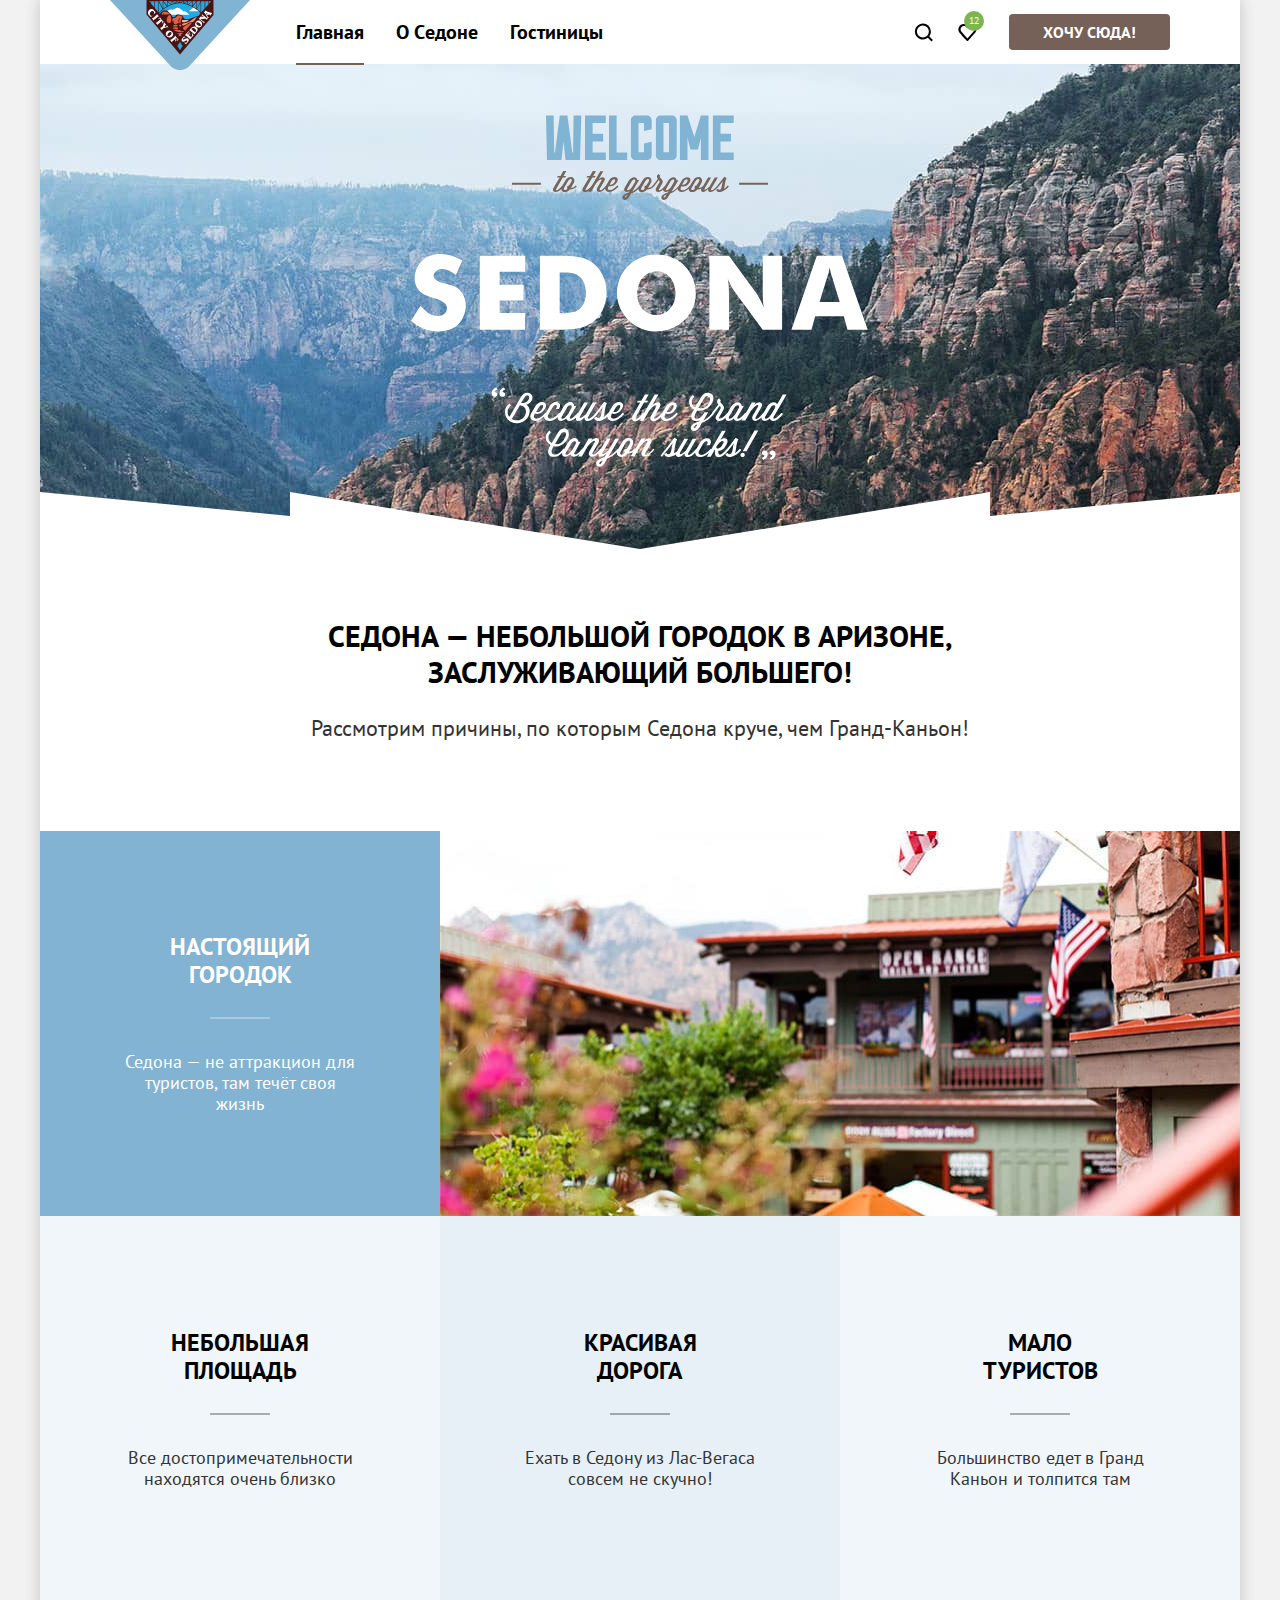
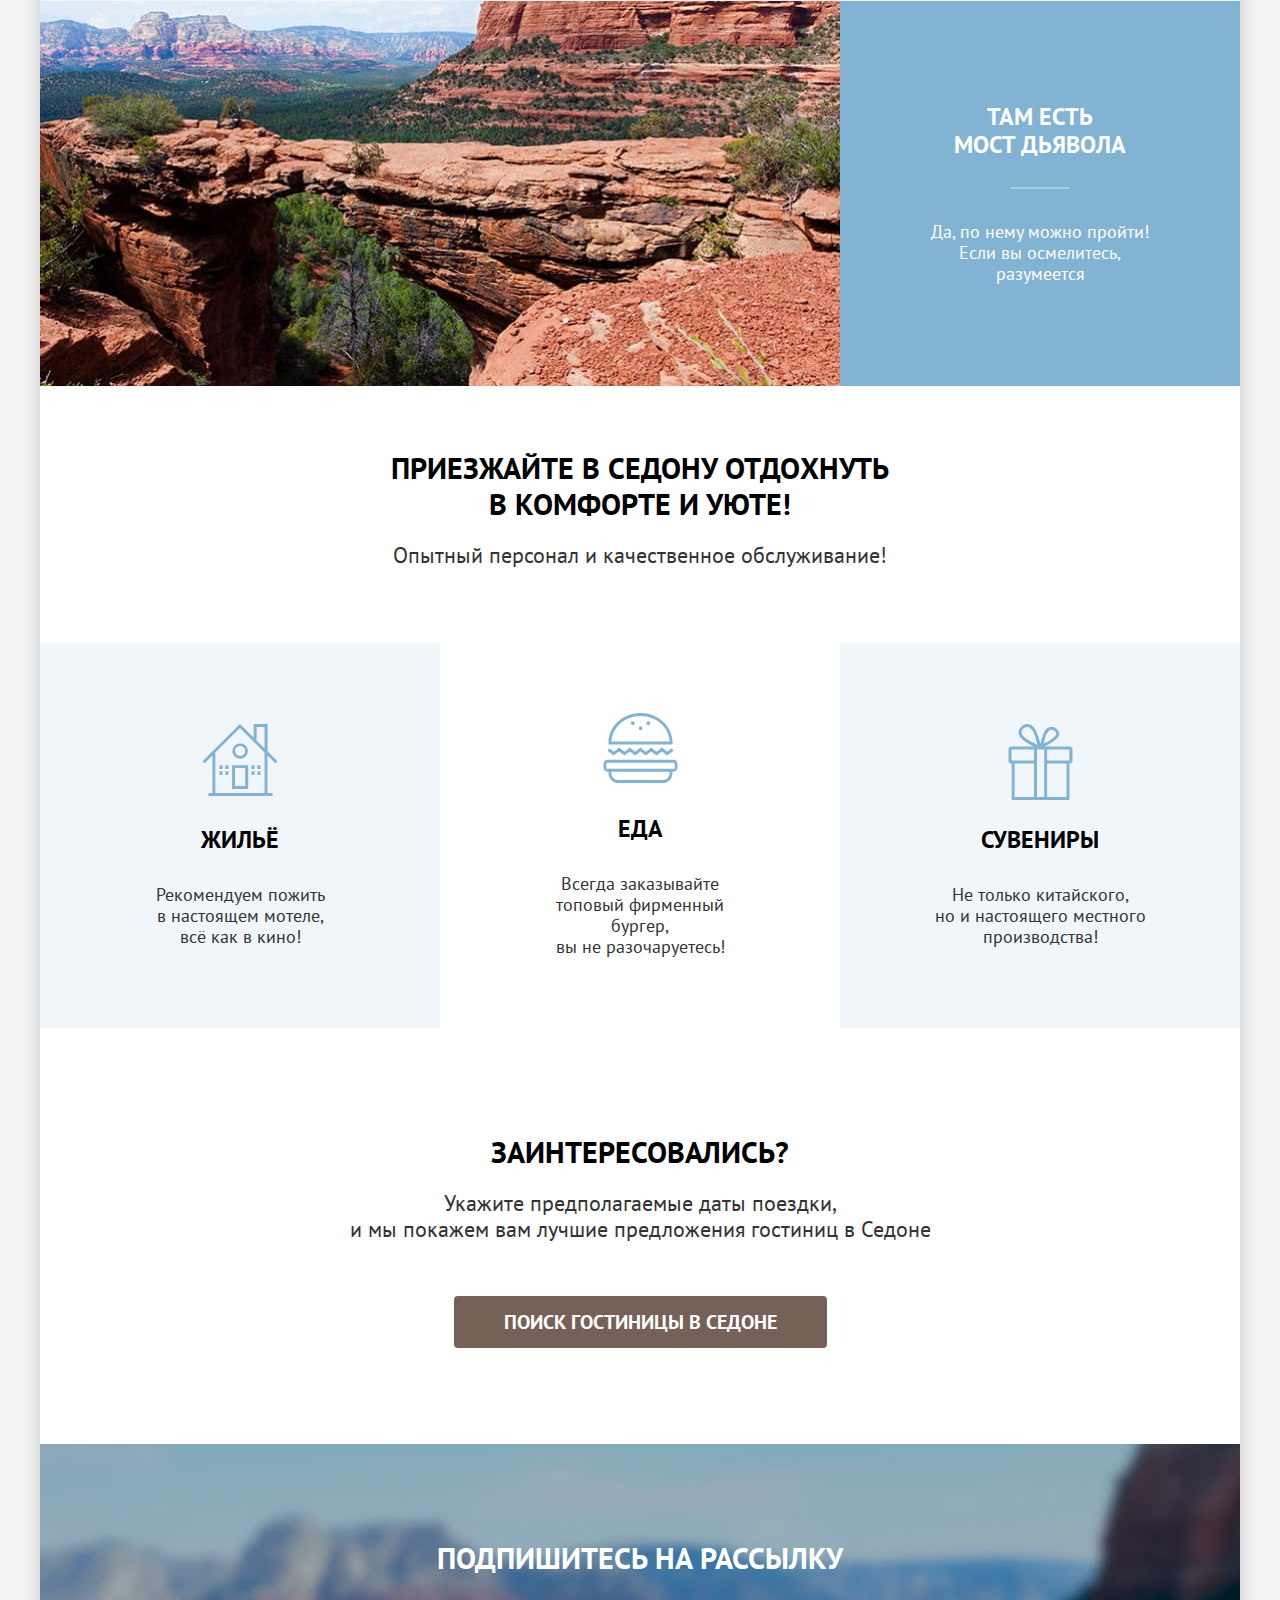
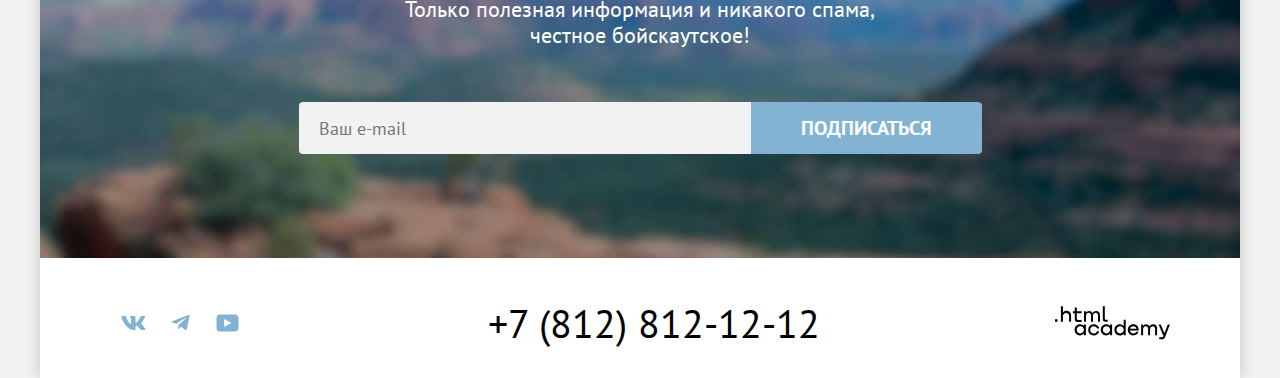
==== commit b915affc: "Добавляет модальное окно, стилизует формы" ====
--- a/index.html
+++ b/index.html
@@ -94,21 +94,21 @@
           <h2 class="services-title section-title">Приезжайте в Седону отдохнуть<br> в комфорте и уюте!</h2>
           <p class="services-text">Опытный персонал и качественное обслуживание!</p>
           <ul class="services-list">
-            <li class="services-item">
+            <li class="services-item housing">
               <div class="services-item-wrap">
-                <h3 class="services-item-title card-title housing">ЖИЛЬЁ</h3>
+                <h3 class="services-item-title card-title">ЖИЛЬЁ</h3>
                 <p class="services-item-text card-text">Рекомендуем пожить<br> в настоящем мотеле,<br> всё как в кино!</p>
               </div>
             </li>
-            <li class="services-item">
+            <li class="services-item food">
               <div class="services-item-wrap">
-                <h3 class="services-item-title card-title food">ЕДА</h3>
+                <h3 class="services-item-title card-title">ЕДА</h3>
                 <p class="services-item-text card-text">Всегда заказывайте<br> топовый фирменный бургер,<br> вы не разочаруетесь!</p>
               </div>
             </li>
-            <li class="services-item">
+            <li class="services-item souvenir">
               <div class="services-item-wrap">
-                <h3 class="services-item-title card-title souvenir">СУВЕНИРЫ</h3>
+                <h3 class="services-item-title card-title">СУВЕНИРЫ</h3>
                 <p class="services-item-text card-text">Не только китайского,<br> но и настоящего местного<br> производства!</p>
               </div>
             </li>
@@ -139,19 +139,19 @@
               <li class="footer-social-item">
                 <a class="footer-social-link" href="https://vk.com/htmlacademy">
                   <span class="visually-hidden">Вконтакте</span>
-                  <svg class="vk-icon" aria-hidden="true" focusable="false" xmlns="http://www.w3.org/2000/svg" width="25" height="14" viewBox="0 0 25 14" fill="currentColor"><path fill-rule="evenodd" d="M23.95.95c.17-.55 0-.95-.8-.95h-2.62c-.67 0-.98.35-1.14.73 0 0-1.34 3.2-3.23 5.27-.61.6-.89.8-1.22.8-.17 0-.42-.2-.42-.74V.95c0-.66-.19-.95-.74-.95H9.65c-.42 0-.67.3-.67.6 0 .61.95.76 1.05 2.5v3.8c0 .84-.16.99-.5.99-.88 0-3.05-3.21-4.33-6.89-.25-.71-.5-1-1.17-1H1.4C.65 0 .5.35.5.73c0 .68.89 4.07 4.14 8.55C6.81 12.34 9.87 14 12.65 14c1.67 0 1.88-.37 1.88-1v-2.32c0-.73.16-.88.68-.88.4 0 1.06.2 2.62 1.67C19.61 13.22 19.9 14 20.9 14h2.63c.75 0 1.13-.37.91-1.1-.24-.72-1.09-1.77-2.22-3.02-.6-.7-1.53-1.47-1.8-1.86-.4-.49-.28-.7 0-1.14 0 0 3.2-4.43 3.53-5.93Z" clip-rule="evenodd"/></svg>
+                  <svg class="social-link-icon vk-icon" aria-hidden="true" focusable="false" xmlns="http://www.w3.org/2000/svg" width="25" height="14" viewBox="0 0 25 14" fill="currentColor"><path fill-rule="evenodd" d="M23.95.95c.17-.55 0-.95-.8-.95h-2.62c-.67 0-.98.35-1.14.73 0 0-1.34 3.2-3.23 5.27-.61.6-.89.8-1.22.8-.17 0-.42-.2-.42-.74V.95c0-.66-.19-.95-.74-.95H9.65c-.42 0-.67.3-.67.6 0 .61.95.76 1.05 2.5v3.8c0 .84-.16.99-.5.99-.88 0-3.05-3.21-4.33-6.89-.25-.71-.5-1-1.17-1H1.4C.65 0 .5.35.5.73c0 .68.89 4.07 4.14 8.55C6.81 12.34 9.87 14 12.65 14c1.67 0 1.88-.37 1.88-1v-2.32c0-.73.16-.88.68-.88.4 0 1.06.2 2.62 1.67C19.61 13.22 19.9 14 20.9 14h2.63c.75 0 1.13-.37.91-1.1-.24-.72-1.09-1.77-2.22-3.02-.6-.7-1.53-1.47-1.8-1.86-.4-.49-.28-.7 0-1.14 0 0 3.2-4.43 3.53-5.93Z" clip-rule="evenodd"/></svg>
                 </a>
               </li>
               <li class="footer-social-item">
                 <a class="footer-social-link" href="https://t.me/htmlacademy">
                   <span class="visually-hidden">Телеграм</span>
-                  <svg class="telegram-icon" aria-hidden="true" focusable="false" xmlns="http://www.w3.org/2000/svg" width="19" height="16" viewBox="0 0 19 16" fill="currentColor"><path d="M17.29.1 1.34 6.25c-1.09.43-1.08 1.04-.2 1.31l4.1 1.28 9.47-5.98c.44-.27.85-.12.52.18L7.55 9.96l-.28 4.22c.41 0 .6-.19.83-.41l1.99-1.93 4.13 3.05c.77.42 1.31.2 1.5-.7l2.72-12.8C18.72.27 18-.23 17.29.09Z"/></svg>
+                  <svg class="social-link-icon telegram-icon" aria-hidden="true" focusable="false" xmlns="http://www.w3.org/2000/svg" width="19" height="16" viewBox="0 0 19 16" fill="currentColor"><path d="M17.29.1 1.34 6.25c-1.09.43-1.08 1.04-.2 1.31l4.1 1.28 9.47-5.98c.44-.27.85-.12.52.18L7.55 9.96l-.28 4.22c.41 0 .6-.19.83-.41l1.99-1.93 4.13 3.05c.77.42 1.31.2 1.5-.7l2.72-12.8C18.72.27 18-.23 17.29.09Z"/></svg>
                 </a>
               </li>
               <li class="footer-social-item">
                 <a class="footer-social-link" href="https://www.youtube.com/user/htmlacademyru">
                   <span class="visually-hidden">Ютуб</span>
-                  <svg class="youtube-icon" aria-hidden="true" focusable="false" xmlns="http://www.w3.org/2000/svg" width="23" height="18" viewBox="0 0 23 18" fill="currentColor"><path d="M19.1.5H3.68C1.81.5.5 2.1.5 3.9V14c0 1.9 1.31 3.5 3.17 3.5h15.66c1.64 0 3.17-1.6 3.17-3.4V3.9C22.28 2.1 20.97.5 19.1.5ZM8.17 13.04V4.96L15.5 9l-7.34 4.04Z"/></svg>
+                  <svg class="social-link-icon youtube-icon" aria-hidden="true" focusable="false" xmlns="http://www.w3.org/2000/svg" width="23" height="18" viewBox="0 0 23 18" fill="currentColor"><path d="M19.1.5H3.68C1.81.5.5 2.1.5 3.9V14c0 1.9 1.31 3.5 3.17 3.5h15.66c1.64 0 3.17-1.6 3.17-3.4V3.9C22.28 2.1 20.97.5 19.1.5ZM8.17 13.04V4.96L15.5 9l-7.34 4.04Z"/></svg>
                 </a>
               </li>
             </ul>
@@ -169,5 +169,34 @@
         </div>
       </footer>
     </div>
+    <div class="modal-container modal-container-close">
+      <div class="modal modal-find-hotel">
+        <button class="modal-close-button" type="button"><svg class="close-icon" aria-hidden="true" focusable="false" xmlns="http://www.w3.org/2000/svg" viewBox="0 0 21 20" width="21" height="20" fill="CurrentColor"><path d="M17.4 4.3 16.1 3l-5.7 5.7L4.68 3l-1.3 1.3L9.1 10l-5.7 5.7L4.68 17l5.7-5.7L16.1 17l1.3-1.3-5.71-5.7 5.7-5.7Z"/></svg><span class="visually-hidden">Закрыть окно.</span></button>
+        <section class="modal-find-hotel-form">
+          <h2 class="section-title modal-title">ПОИСК ГОСТИНИЦЫ В СЕДОНЕ</h2>
+          <form class="find-hotel-form" action="https://echo.htmlacademy.ru/" method="post">
+            <label class="modal-label arrival-date-label" for="arrival-date-field">Дата Заезда:</label>
+            <input class="modal-field arrival-date-field" id="arrival-date-field" type="text" name="arrival-date" placeholder="Введите дату" required value="27 апреля 2020">
+            <p class="field-message message-error arrival-field-error">Мы не можем отправить вас в прошлое.</p>
+            <label class="modal-label leaving-date-label" for="leaving-date-field">Дата Выезда:</label>
+            <input class="modal-field leaving-date-field" id="leaving-date-field" type="text" name="leaving-date" placeholder="Введите дату" required value="1 сентября 2023">
+            <p class="field-message leaving-field-succes">На эти даты есть свободные номера. Пока есть.</p>
+            <label class="modal-label person-number-label" for="person-number-field">Взрослые:</label>
+            <input class="modal-field number-field person-number-field" id="person-number-field" type="number" step="1" min="1" name="person-number" placeholder="1" required value="2">
+            <button class="number-field-button person-batton-reduce" type="button"><svg class="reduce-icon" aria-hidden="true" focusable="false" xmlns="http://www.w3.org/2000/svg" viewBox="0 0 21 20" width="21" height="20" fill="CurrentColor"><path d="M3.4 9v2h14V9h-14Z"/></svg><span class="visually-hidden">Уменьшить.</span></button>
+            <button class="number-field-button person-batton-add" type="button"><svg class="add-icon" aria-hidden="true" focusable="false" xmlns="http://www.w3.org/2000/svg" viewBox="0 0 20 20" width="20" height="20" fill="CurrentColor"><path d="M17 9h-6V3H9v6H3v2h6v6h2v-6h6V9Z"/></svg><span class="visually-hidden">Увеличить.</span></button>
+            <label class="modal-label child-number-label" for="child-number-field">Дети:</label>
+            <div class="child-tooltip">
+              <button class="tooltip-toggle" type="button" aria-labelledby="child-tooltip-text"></button>
+              <p class="tooltip-text" role="tooltip" id="child-tooltip-text">Укажите количество детей, которые будут с вами, возраст которых от 6 до 18 лет. Дети до 6 лет размещаются бесплатно.</p>
+            </div>
+            <input class="modal-field number-field child-number-field" id="child-number-field" type="number" step="1" min="0" name="child-number" placeholder="1" value="2">
+            <button class="number-field-button child-batton-reduce" type="button"><svg class="reduce-icon" aria-hidden="true" focusable="false" xmlns="http://www.w3.org/2000/svg" viewBox="0 0 21 20" width="21" height="20" fill="CurrentColor"><path d="M3.4 9v2h14V9h-14Z"/></svg><span class="visually-hidden">Уменьшить.</span></button>
+            <button class="number-field-button child-batton-add" type="button"><svg class="add-icon" aria-hidden="true" focusable="false" xmlns="http://www.w3.org/2000/svg" viewBox="0 0 20 20" width="20" height="20" fill="CurrentColor"><path d="M17 9h-6V3H9v6H3v2h6v6h2v-6h6V9Z"/></svg><span class="visually-hidden">Увеличить.</span></button>
+            <button class="button blue batton-find" type="button">НАЙТИ</button>
+          </form>
+        </section>
+      </div>
+    </div>
   </body>
 </html>
--- a/styles/styles.css
+++ b/styles/styles.css
@@ -80,7 +80,6 @@
 
 .brown:focus {
   background-color: #615048;
-  outline: none;
 }
 
 .brown:active {
@@ -102,7 +101,6 @@
 
 .blue:focus {
   background: #68A2CA;
-  outline: none;
 }
 
 .blue:active {
@@ -124,7 +122,7 @@
 
 .green:focus {
   background: #6C9E42;
-  outline: none;
+
 }
 
 .green:active {
@@ -149,8 +147,8 @@
 }
 
 .transparent:focus {
-  outline: none;
-  border: 3px solid #83B3D3;
+  outline: 3px solid #83B3D3;
+  border: 3px solid transparent;
   border-radius: 4px;
 }
 
@@ -226,14 +224,10 @@
 }
 
 .navigation-link:hover {
-  text-decoration: underline solid #756257;
-  text-underline-offset: 24px;
   opacity: 0.6;
 }
 
 .navigation-link:active {
-  text-decoration: underline solid #756257;
-  text-underline-offset: 24px;
   opacity: 0.3;
 }
 
@@ -284,6 +278,8 @@
   border-radius: 50%;
   top: 11px;
   left: 19px;
+  min-width: 20px;
+  box-sizing: border-box;
 }
 
 .button-user {
@@ -441,46 +437,36 @@
 }
 
 .services-item {
+  position: relative;
   box-sizing: border-box;
   padding: 81px 85px;
   width: 400px;
   min-height: 385px;
 }
 
+.services-item::before {
+  position: absolute;
+  height: 80px;
+  width: 80px;
+  margin: auto;
+  transform: translateX(-50%);
+}
+
 .services-item-title {
-  position: relative;
   margin: 0;
   margin-top: 102px;
 }
 
 .housing::before {
-  position: absolute;
   content: url("../image/style/housing.svg");
-  width: 75px;
-  height: 72px;
-  left: 50%;
-  margin-left: -37px;
-  top: -102px;
 }
 
 .food::before {
-  position: absolute;
   content: url("../image/style/food.svg");
-  width: 75px;
-  height: 72px;
-  left: 50%;
-  margin-left: -37px;
-  top: -101px;
 }
 
 .souvenir::before {
-  position: absolute;
   content: url("../image/style/souvenir.svg");
-  width: 75px;
-  height: 72px;
-  left: 50%;
-  margin-left: -37px;
-  top: -104px;
 }
 
 .services-item-text {
@@ -551,6 +537,20 @@
   background-color: #f2f2f2;
 }
 
+.subscribe-input-field:hover {
+  background-color: #e6e6e6;
+}
+
+.subscribe-input-field:focus {
+  background-color: #e6e6e6;
+  outline: 3px solid #83B3D3;
+}
+
+.subscribe-input-field:not(:placeholder-shown):focus {
+  background-color: #f2f2f2;
+  outline: 2px solid #000000;
+}
+
 .subscribe-button {
   padding: 8px 50px;
   font-size: 20px;
@@ -593,41 +593,16 @@
 
 .footer-social-link:focus {
   color: #68A2CA;
-  outline: none;
 }
 
 .footer-social-link:active {
   color: rgba(104, 162, 202, 0.3);
 }
 
-.vk-icon {
+.social-link-icon {
   position: absolute;
-  top: 0;
-  right: 0;
-  bottom: 0;
-  left: 0;
+  inset: 0;
   margin: auto;
-  padding: 12px 12px;
-}
-
-.telegram-icon {
-  position: absolute;
-  top: 0;
-  right: 0;
-  bottom: 0;
-  left: 0;
-  margin: auto;
-  padding: 12px 13px;
-}
-
-.youtube-icon {
-  position: absolute;
-  top: 0;
-  right: 0;
-  bottom: 0;
-  left: 0;
-  margin: auto;
-  padding: 12px 13px;
 }
 
 .footer-contacts {
@@ -650,7 +625,6 @@
 
 .footer-contacts-address-phone:focus {
   color: #756157;
-  outline: none;
 }
 
 .footer-contacts-address-phone:active {
@@ -668,7 +642,6 @@
 
 .footer-htmlacademy-link:focus {
   color: #756157;
-  outline: none;
 }
 
 .footer-htmlacademy-link:active {
@@ -679,9 +652,313 @@
   vertical-align: middle;
 }
 
+.modal-container {
+  position: fixed;
+  display: flex;
+  top: 0;
+  left: 0;
+  z-index: 1;
+  width: 100%;
+  height: 100%;
+  background-color: rgba(242, 242, 242, 0.8);
+}
+
+.modal-container-close {
+  display: none;
+}
+
+.modal {
+  margin: auto;
+  padding: 64px 70px;
+  background: #FFFFFF;
+  box-shadow: 0 25px 50px rgba(0, 0, 0, 0.15);
+  border-radius: 30px;
+  width: 717px;
+  min-height: 576px;
+  box-sizing: border-box;
+}
+
+.modal-find-hotel {
+  position: relative;
+}
+
+.modal-close-button {
+  position: absolute;
+  top: 64px;
+  right: 52px;
+  width: 52px;
+  height: 52px;
+  border-radius: 50%;
+  background-color: #F2F2F2;
+  border: none;
+  cursor: pointer;
+}
+
+.modal-close-button:hover {
+  background-color: #E6E6E6;
+}
+
+.modal-close-button:focus {
+  background-color: #E6E6E6;
+  outline: 3px solid #83B3D3;
+}
+
+.modal-close-button:active svg{
+  fill: rgba(0, 0, 0, 0.3);
+}
+
+.modal-title {
+  text-align: left;
+  padding: 0;
+  margin-right: 50px;
+  margin-bottom: 64px;
+}
+
+.find-hotel-form {
+  display: grid;
+  grid-template-columns: 137px 110px 220px 110px;
+  grid-template-rows: auto 48px auto 48px auto 48px 60px;
+  justify-items: start;
+  align-items: center;
+}
+
+.arrival-date-label {
+  grid-column: 1/2;
+}
+
+.arrival-date-field {
+  grid-column: 2/-1;
+}
+
+.arrival-field-error {
+  grid-column: 2/-1;
+  grid-row: 2/3;
+}
+
+.leaving-date-label {
+  grid-column: 1/2;
+  grid-row: 3/4;
+}
+
+.leaving-date-field {
+  grid-column: 2/-1;
+  grid-row: 3/4;
+}
+
+.leaving-field-succes {
+  grid-column: 2/-1;
+  grid-row: 4/5;
+}
+
+.person-number-label {
+  grid-column: 1/2;
+  grid-row: 5/6;
+}
+
+.person-number-field,
+.person-batton-reduce,
+.person-batton-add {
+  grid-column: 2/3;
+  grid-row: 5/6;
+}
+
+.child-number-label,
+.child-tooltip {
+  grid-column: 3/4;
+  grid-row: 5/6;
+}
+
+.child-number-field,
+.child-batton-reduce,
+.child-batton-add {
+  grid-column: 4/5;
+  grid-row: 5/6;
+}
+
+.batton-find {
+  grid-column: 1/-1;
+  grid-row: -1/-2;
+}
+
+.modal-label {
+  font-family: 'PT Sans';
+  font-weight: 700;
+  font-size: 20px;
+  line-height: 24px;
+  text-align: start;
+}
+
+.child-number-label {
+  margin-right: 83px;
+  justify-self: end;
+}
+
+.child-tooltip {
+  position: relative;
+  justify-self: end;
+  margin: 1px 47px 0 0;
+}
+
+.tooltip-toggle {
+  display: block;
+  width: 26px;
+  height: 26px;
+  border-radius: 50%;
+  border: none;
+  background-color: #83B3D3;
+  background-image: url("../image/style/info.svg");
+  background-repeat: no-repeat;
+  background-position: center;
+  cursor: pointer;
+}
+
+.tooltip-text {
+  position: absolute;
+  left: 50%;
+  transform: translateX(-50%);
+  top: 100%;
+  font-size: 16px;
+  line-height: 20px;
+  text-align: left;
+  color: #FFFFFF;
+  background-color: #333333;
+  width: 256px;
+  box-shadow: 0 15px 30px rgba(0, 0, 0, 0.3);
+  border-radius: 10px;
+  padding: 15px 18px 18px 22px;
+  box-sizing: border-box;
+  margin-top: 15px;
+  min-height: 143px;
+  align-items: center;
+  display: none;
+}
+
+.tooltip-text::before {
+  position: absolute;
+  left: 50%;
+  transform: translateX(-50%);
+  bottom: 100%;
+  content: "";
+  width: 19px;
+  height: 9px;
+  background-image: url("../image/style/tooltip-arrow.svg");
+}
+
+.tooltip-toggle:hover + .tooltip-text,
+.tooltip-toggle:focus + .tooltip-text {
+  display: flex;
+}
+
+.field-message {
+  margin: 0;
+  margin-top: 4px;
+  padding: 0 20px;
+  font-family: 'PT Sans';
+  font-size: 16px;
+  line-height: 21px;
+  align-self: start;
+}
+
+.message-error {
+  color: #FF5757;
+}
+
+.modal-field {
+  appearance: none;
+  align-self: stretch;
+  justify-self: stretch;
+  background: #F2F2F2;
+  border-radius: 4px;
+  border: none;
+  font-family: 'PT Sans';
+  font-weight: 700;
+  font-size: 18px;
+  line-height: 24px;
+}
+
+.modal-field:hover {
+  background-color: #e6e6e6;
+}
+
+.modal-field:focus {
+  background-color: #e6e6e6;
+  outline: 3px solid #83B3D3;
+}
+
+.modal-field:not(:placeholder-shown):focus {
+  background-color: #f2f2f2;
+  outline: 2px solid #000000;
+}
+
+.arrival-date-field,
+.leaving-date-field {
+  background-image: url(../image/style/date.svg);
+  background-repeat: no-repeat;
+  background-position: center right 20px;
+  padding: 12px 60px 12px 20px;
+}
+
+.number-field-button {
+  margin: 14px 10px;
+  padding: 0;
+  width: 20px;
+  height: 20px;
+  border: none;
+  border-radius: 4px;
+  background-color: transparent;
+  background-repeat: no-repeat;
+  background-position: center;
+  cursor: pointer;
+  color: rgba(117, 97, 87, 0.3);
+}
+
+.number-field-button:hover {
+  color: #000000;
+}
+
+.number-field-button:focus {
+  color: #000000;
+  outline: 3px solid #82B3D3;
+}
+
+.number-field-button:active {
+  opacity: 0.2;
+}
+
+.number-field {
+  padding: 12px 40px;
+  text-align: center;
+  box-sizing: border-box;
+}
+
+.number-field::-webkit-inner-spin-button,
+.number-field::-webkit-outer-spin-button {
+  appearance: none;
+  margin: 0;
+}
+
+.person-batton-reduce,
+.child-batton-reduce {
+  justify-self: start;
+}
+
+.person-batton-add,
+.child-batton-add {
+  justify-self: end;
+}
+
+.batton-find {
+  justify-self: stretch;
+  align-self: stretch;
+  font-size: 20px;
+  line-height: 24px;
+  background-color: #83B3D3;
+  border-radius: 10px;
+}
+
 .inner-header {
   padding: 35px 70px 70px 70px;
-  background-image: url(../image/hotels/filter-background.jpg);
+  background-image: url("../image/hotels/filter-background.jpg");
   background-color: #82B3D3;
   background-size: cover;
   background-repeat: no-repeat;
@@ -718,15 +995,15 @@
   color: #ffffff;
 }
 
-.breadcrumbs-link:not(.breadcrumbs-link-current):hover {
+.breadcrumbs-link[href]:hover {
   color: rgba(255, 255, 255, 0.6);
 }
 
-.breadcrumbs-link:not(.breadcrumbs-link-current):focus {
+.breadcrumbs-link[href]:focus {
   color: #ffffff;
 }
 
-.breadcrumbs-link:not(.breadcrumbs-link-current):active {
+.breadcrumbs-link[href]:active {
   color: rgba(255, 255, 255, 0.3);
 }
 
@@ -739,6 +1016,26 @@
   margin: 40px auto 0;
   width: 1060px;
   display: flex;
+  flex-wrap: wrap;
+  justify-content: space-between;
+}
+
+.filter-wrap-left {
+  display: flex;
+  flex-wrap: wrap;
+  column-gap: 70px;
+}
+
+.filter-wrap-right {
+  display: flex;
+  flex-wrap: wrap;
+  column-gap: 70px;
+}
+
+.hotels-filter-group {
+  border: none;
+  margin: 0;
+  padding: 0;
 }
 
 .hotels-filter-list {
@@ -753,14 +1050,183 @@
   font-weight: 700;
   line-height: 24px;
   color: #ffffff;
+  margin-bottom: 32px;
+  text-align: left;
+  padding: 0;
+}
+
+.hotels-filter-item:not(:last-child) {
+  margin-bottom: 16px;
+}
+
+.input-price-wrap {
+  margin-bottom: 44px;
+  display: grid;
+  gap: 2px;
+  align-items: center;
+  grid-template-columns: repeat(2, 143px);
+}
+
+.input-price {
+  height: 48px;
+  border: none;
+  padding: 0 50px 0 20px;
+  box-sizing: border-box;
+  font-family: "PT Sans", sans-serif;
+  font-weight: 700;
+  font-size: 18px;
+  line-height: 24px;
+  background-color: #f2f2f2;
+}
+
+.input-price:hover {
+  background-color: #e6e6e6;
+}
+
+.input-price:focus {
+  background-color: #e6e6e6;
+  outline: 3px solid #83B3D3;
+}
+
+.min-price-label {
+  margin-right: 20px;
+  grid-column: 1/2;
+  grid-row: 1/2;
+  z-index: 1;
+  justify-self: end;
+  font-family: 'PT Sans';
+  font-size: 18px;
+  line-height: 24px;
+  color: rgba(0, 0, 0, 0.3);
+}
+
+.max-price-label {
+  margin-right: 20px;
+  grid-column: 2/3;
+  grid-row: 1/2;
+  z-index: 1;
+  justify-self: end;
+  font-family: 'PT Sans';
+  font-size: 18px;
+  line-height: 24px;
+  color: rgba(0, 0, 0, 0.3);
+}
+
+.hotels-min-price {
+  border-radius: 4px 0 0 4px;
+  grid-column: 1/2;
+  grid-row: 1/2;
+}
+
+.hotels-max-price {
+  border-radius: 0 4px 4px 0;
+  grid-column: 2/3;
+  grid-row: 1/2;
+}
+
+.input-price::-webkit-inner-spin-button,
+.input-price::-webkit-outer-spin-button {
+  appearance: none;
+  margin: 0;
+}
+
+.range-slider {
+  position: relative;
+  margin-bottom: 8px;
+  height: 4px;
+  background-color: rgba(255, 255, 255, 0.3);
+}
+
+.range-bar {
+  position: absolute;
+  height: 4px;
+  background-color: #ffffff;
+}
+
+.range-toggle {
+  position: absolute;
+  width: 20px;
+  height: 20px;
+  background-color: #ffffff;
+  border: none;
+  border-radius: 5px;
+  cursor: pointer;
+}
+
+.range-toggle:hover {
+  box-shadow: 0 4px 10px 0 rgba(0, 0, 0, 0.25);
+}
+
+.range-toggle:focus {
+  box-shadow: 0 4px 10px 0 rgba(0, 0, 0, 0.25);
+  outline: 3px solid #83B3D3;
+}
+
+.range-toggle:active {
+  box-shadow: 0 7px 15px 0 rgba(0, 0, 0, 0.4);
+  outline: 2px solid #83B3D3;
+}
+
+.toggle-min {
+  left: 0;
+  top: -8px;
+}
+
+.toggle-max {
+  left: 206px;
+  top: -8px;
+}
+
+.apply-button {
+  padding: 8px 50px;
+}
+
+.reset-button {
+  padding: 5px 54px;
 }
 
 .control {
+  display: flex;
   font-size: 18px;
   line-height: 23px;
   color: #ffffff;
 }
 
+.control:hover {
+  opacity: 0.6;
+}
+
+.control-input:focus + .control-mark {
+  outline: 3px solid #83B3D3;
+}
+
+.control:active {
+  opacity: 0.3;
+}
+
+.control-mark {
+  width: 20px;
+  height: 20px;
+  border-radius: 4px;
+  background-color: #ffffff;
+  margin-right: 16px;
+  background-size: auto;
+  background-repeat: no-repeat;
+  background-position: center;
+}
+
+.control-input[type="radio"] + .control-mark {
+  border-radius: 50%;
+}
+
+.control-input[type="checkbox"]:checked + .control-mark {
+  background-image: url("../image/style/checkbox.svg");
+}
+
+.control-input[type="radio"]:checked + .control-mark {
+  background-image: url("../image/style/radio.svg");
+}
+
 .filter-button-wrap {
   display: flex;
   flex-direction: column;
@@ -772,6 +1238,34 @@
   padding: 50px 70px 60px;
 }
 
+.control-select {
+  font-family: 'PT Sans';
+  font-size: 18px;
+  line-height: 21px;
+  color: #333333;
+  padding: 12px 20px;
+  padding-right: 45px;
+  margin-left: 200px;
+  width: 292px;
+  appearance: none;
+  box-sizing: border-box;
+  border-radius: 4px;
+  border: 2px solid #E5E5E5;
+  background-image: url("../image/style/arrow.svg");
+  background-repeat: no-repeat;
+  background-position: right 12px center;
+}
+
+.control-select:hover,
+.control-select:focus {
+  outline: 2px solid #68A2CA;
+}
+
+.control-select:disabled {
+  opacity: 0.3;
+  border: 2px solid rgba(0, 0, 0, 0.3);
+}
+
 .hotels-title-view-wrap {
   margin: 0 auto;
   width: 1060px;
@@ -781,11 +1275,8 @@
 
 .hotels-title {
   padding-left: 0;
+  padding-right: 0;
   text-align: left;
-}
-
-.control-select {
-  margin-left: 200px;
 }
 
 .view-wrap {
@@ -796,23 +1287,14 @@
 
 .tile-icon {
   background-image: url("../image/style/tile.svg");
-  background-size: auto;
-  background-repeat: no-repeat;
-  background-position: center;
 }
 
 .slideshow-icon {
   background-image: url("../image/style/slideshow.svg");
-  background-size: auto;
-  background-repeat: no-repeat;
-  background-position: center;
 }
 
 .list-icon {
   background-image: url("../image/style/list.svg");
-  background-size: auto;
-  background-repeat: no-repeat;
-  background-position: center;
 }
 
 .button-icon {
@@ -821,6 +1303,9 @@
   border: 2px solid #e5e5e5;
   border-radius: 4px;
   box-sizing: border-box;
+  background-size: auto;
+  background-repeat: no-repeat;
+  background-position: center;
 }
 
 .button-icon:hover {
@@ -828,8 +1313,8 @@
 }
 
 .button-icon:focus {
+  outline: none;
   border-color: #68A2CA;
-  outline: none;
 }
 
 .button-icon:active {
@@ -851,7 +1336,7 @@
 }
 
 .hotels-card {
-  padding: 20px;
+  padding: 19px;
   width: 340px;
   box-sizing: border-box;
   display: grid;
@@ -974,7 +1459,6 @@
 .pagination-link:not(.pagination-current):focus {
   background-color: #68A2CA;
   border: 1px solid #82B3D3;
-  outline: none;
 }
 
 .pagination-link:not(.pagination-current):active {
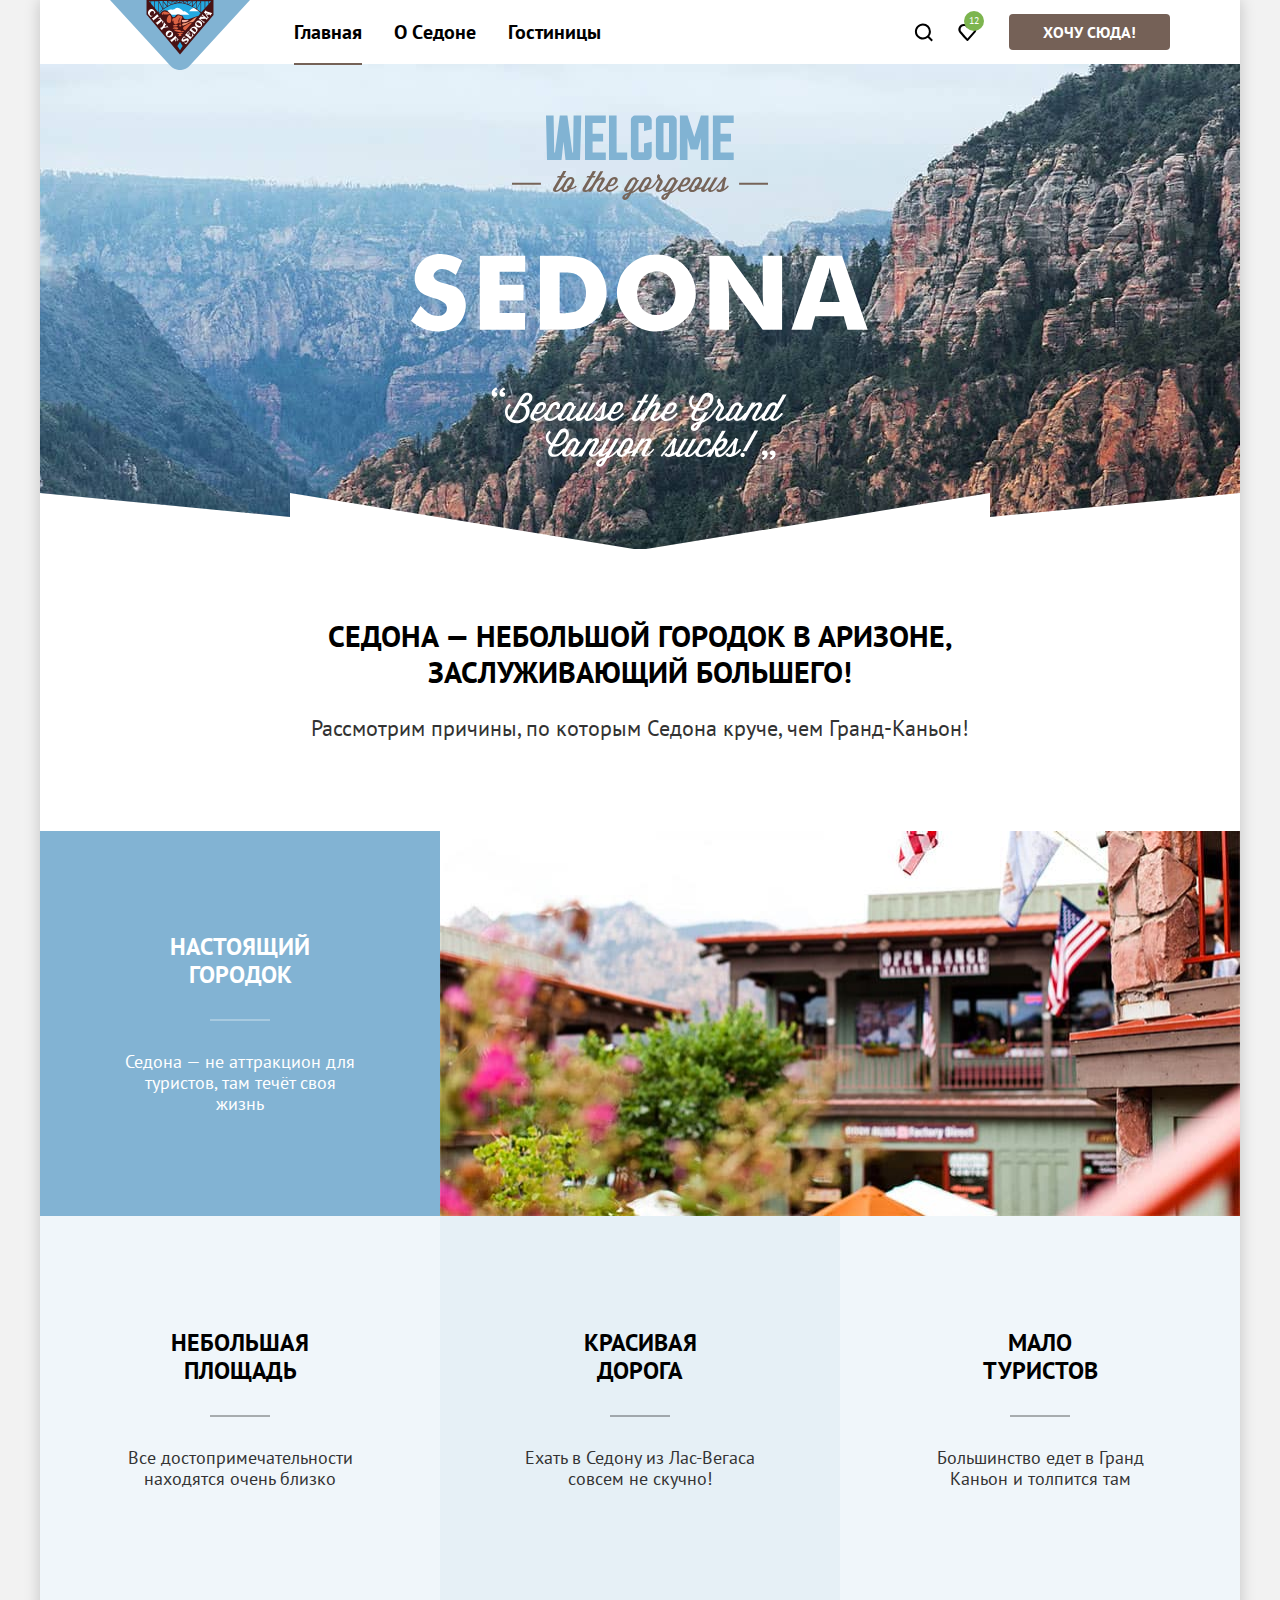
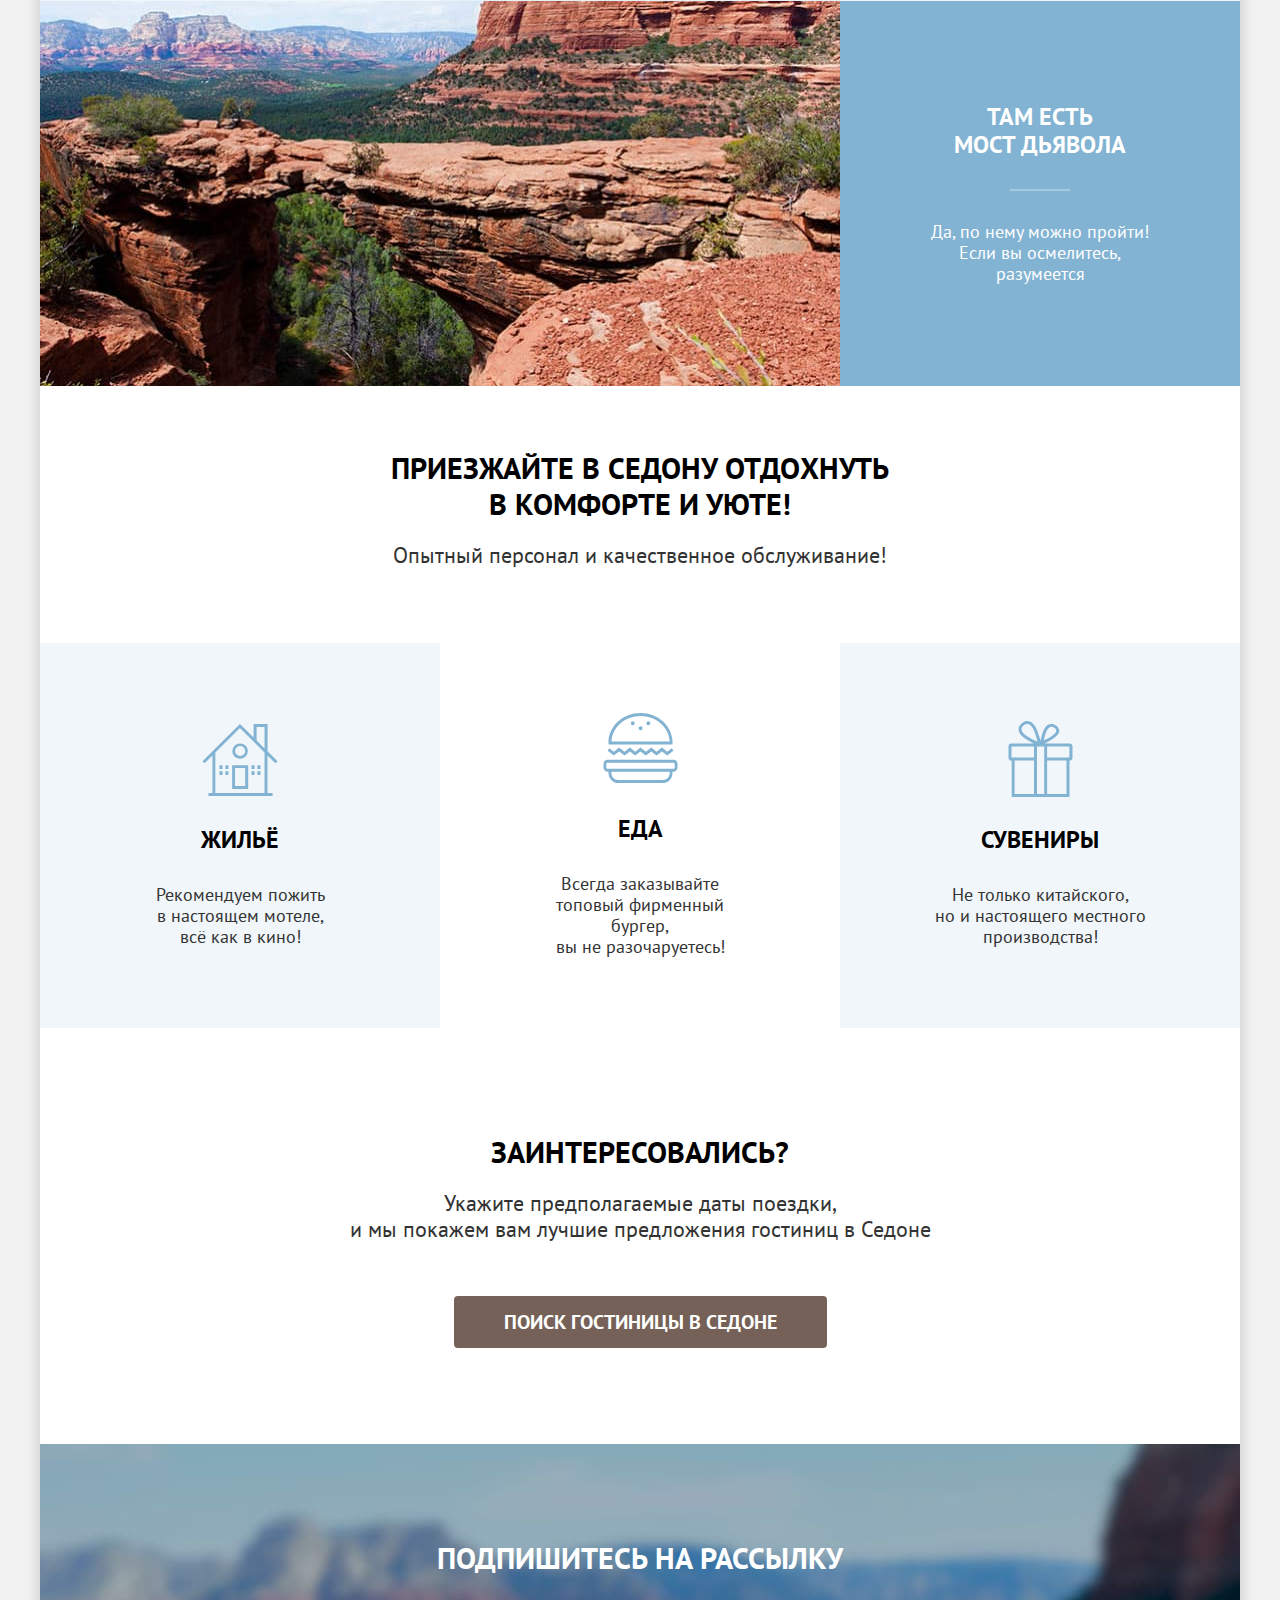
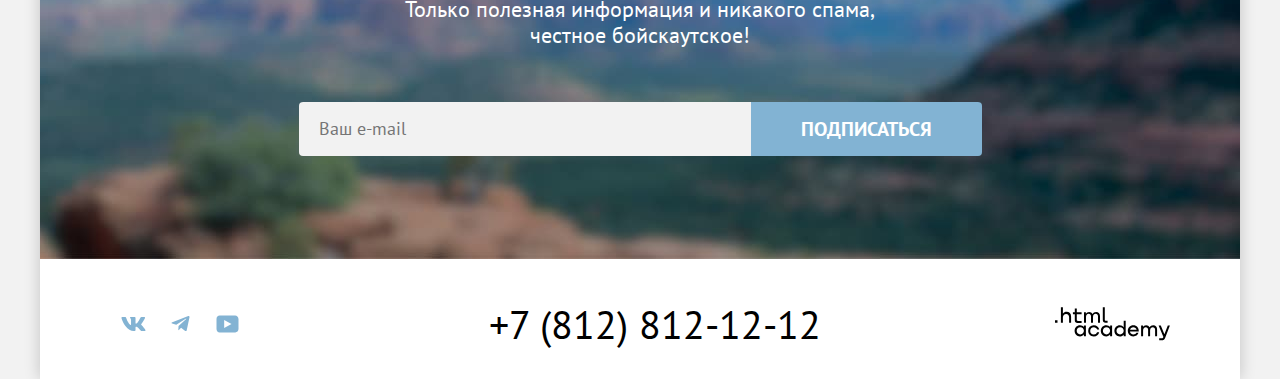
==== commit 7db3a05b: "Merge pull request #10 from Roman-ekb/master" ====
--- a/index.html
+++ b/index.html
@@ -4,6 +4,8 @@
     <meta charset="utf-8">
     <title>HTML Academy: Седона</title>
     <link rel="stylesheet" href="styles/styles.css">
+    <link rel="icon" href="favicon.ico">
+    <link rel="icon" type="image/png" href="image/style/favicon.png">
   </head>
   <body>
     <div class="page-container">
@@ -56,9 +58,9 @@
           <h2 class="description-title section-title">Седона — небольшой городок в Аризоне,<br> заслуживающий большего!</h2>
           <p class="description-text" >Рассмотрим причины, по которым Седона круче, чем Гранд-Каньон!</p>
           <ul class="reason-list">
-            <li class="reason-item light-style">
-              <div class="reason-item-text-wrap">
-                <h3 class="reason-title card-title light-style">НАСТОЯЩИЙ <br> ГОРОДОК</h3>
+            <li class="reason-item">
+              <div class="reason-item-text-wrap">
+                <h3 class="reason-title card-title">НАСТОЯЩИЙ <br> ГОРОДОК</h3>
                 <p class="reason-text card-text">Седона — не аттракцион для туристов, там течёт своя жизнь</p>
               </div>
               <img class="reason-image" src="image/index/town.jpg" width="800" height="385" alt="Двухэтажные деревянные здания на фоне гор.">
@@ -81,10 +83,10 @@
                 <p class="reason-text card-text">Большинство едет в Гранд Каньон и толпится там</p>
               </div>
             </li>
-            <li class="reason-item light-style">
+            <li class="reason-item">
               <img class="reason-image" src="image/index/devils-bridge.jpg" width="800" height="385" alt="Мост дьявола.">
               <div class="reason-item-text-wrap">
-                <h3 class="reason-title card-title light-style">ТАМ ЕСТЬ<br> МОСТ ДЬЯВОЛА</h3>
+                <h3 class="reason-title card-title">ТАМ ЕСТЬ<br> МОСТ ДЬЯВОЛА</h3>
                 <p class="reason-text card-text">Да, по нему можно пройти! Если вы осмелитесь, разумеется</p>
               </div>
             </li>
@@ -138,26 +140,26 @@
             <ul class="footer-social-list">
               <li class="footer-social-item">
                 <a class="footer-social-link" href="https://vk.com/htmlacademy">
-                  <span class="visually-hidden">Вконтакте</span>
+                  <span class="visually-hidden">Вконтакте.</span>
                   <svg class="social-link-icon vk-icon" aria-hidden="true" focusable="false" xmlns="http://www.w3.org/2000/svg" width="25" height="14" viewBox="0 0 25 14" fill="currentColor"><path fill-rule="evenodd" d="M23.95.95c.17-.55 0-.95-.8-.95h-2.62c-.67 0-.98.35-1.14.73 0 0-1.34 3.2-3.23 5.27-.61.6-.89.8-1.22.8-.17 0-.42-.2-.42-.74V.95c0-.66-.19-.95-.74-.95H9.65c-.42 0-.67.3-.67.6 0 .61.95.76 1.05 2.5v3.8c0 .84-.16.99-.5.99-.88 0-3.05-3.21-4.33-6.89-.25-.71-.5-1-1.17-1H1.4C.65 0 .5.35.5.73c0 .68.89 4.07 4.14 8.55C6.81 12.34 9.87 14 12.65 14c1.67 0 1.88-.37 1.88-1v-2.32c0-.73.16-.88.68-.88.4 0 1.06.2 2.62 1.67C19.61 13.22 19.9 14 20.9 14h2.63c.75 0 1.13-.37.91-1.1-.24-.72-1.09-1.77-2.22-3.02-.6-.7-1.53-1.47-1.8-1.86-.4-.49-.28-.7 0-1.14 0 0 3.2-4.43 3.53-5.93Z" clip-rule="evenodd"/></svg>
                 </a>
               </li>
               <li class="footer-social-item">
                 <a class="footer-social-link" href="https://t.me/htmlacademy">
-                  <span class="visually-hidden">Телеграм</span>
+                  <span class="visually-hidden">Телеграм.</span>
                   <svg class="social-link-icon telegram-icon" aria-hidden="true" focusable="false" xmlns="http://www.w3.org/2000/svg" width="19" height="16" viewBox="0 0 19 16" fill="currentColor"><path d="M17.29.1 1.34 6.25c-1.09.43-1.08 1.04-.2 1.31l4.1 1.28 9.47-5.98c.44-.27.85-.12.52.18L7.55 9.96l-.28 4.22c.41 0 .6-.19.83-.41l1.99-1.93 4.13 3.05c.77.42 1.31.2 1.5-.7l2.72-12.8C18.72.27 18-.23 17.29.09Z"/></svg>
                 </a>
               </li>
               <li class="footer-social-item">
                 <a class="footer-social-link" href="https://www.youtube.com/user/htmlacademyru">
-                  <span class="visually-hidden">Ютуб</span>
+                  <span class="visually-hidden">Ютуб.</span>
                   <svg class="social-link-icon youtube-icon" aria-hidden="true" focusable="false" xmlns="http://www.w3.org/2000/svg" width="23" height="18" viewBox="0 0 23 18" fill="currentColor"><path d="M19.1.5H3.68C1.81.5.5 2.1.5 3.9V14c0 1.9 1.31 3.5 3.17 3.5h15.66c1.64 0 3.17-1.6 3.17-3.4V3.9C22.28 2.1 20.97.5 19.1.5ZM8.17 13.04V4.96L15.5 9l-7.34 4.04Z"/></svg>
                 </a>
               </li>
             </ul>
           </section>
           <section class="footer-contacts" >
-            <h2 class="visually-hidden">Контакты</h2>
+            <h2 class="visually-hidden">Контакты.</h2>
             <address class="footer-contacts-address">
               <a class="footer-contacts-address-phone" href="tel:+78128121212">+7 (812) 812-12-12</a>
             </address>
--- a/styles/styles.css
+++ b/styles/styles.css
@@ -22,6 +22,7 @@
   padding: 0;
   border: 0;
   white-space: nowrap;
+  -webkit-clip-path: inset(100%);
   clip-path: inset(100%);
   clip: rect(0 0 0 0);
   overflow: hidden;
@@ -51,7 +52,6 @@
   flex-direction: column;
   min-height: 100%;
   box-shadow: 0 0 15px 0 rgba(0, 0, 0, 0.2);
-
 }
 
 .button {
@@ -88,50 +88,49 @@
 }
 
 .brown:disabled {
-  background: #E5E5E5;
+  background: #e5e5e5;
 }
 
 .blue {
-  background: #82B3D3;
+  background: #82b3d3;
 }
 
 .blue:hover {
-  background: #68A2CA;
+  background: #68a2ca;
 }
 
 .blue:focus {
-  background: #68A2CA;
+  background: #68a2ca;
 }
 
 .blue:active {
-  background: #82B3D3;
+  background: #82b3d3;
   color: rgba(255, 255, 255, 0.3);
 }
 
 .blue:disabled {
-  background: #E5E5E5;
+  background: #e5e5e5;
 }
 
 .green {
-  background-color: #7DB54F;
+  background-color: #7db54f;
 }
 
 .green:hover {
-  background: #6C9E42;
+  background: #6c9e42;
 }
 
 .green:focus {
-  background: #6C9E42;
-
+  background: #6c9e42;
 }
 
 .green:active {
-  background: #7DB54F;
+  background: #7db54f;
   color: rgba(255, 255, 255, 0.3);
 }
 
 .green:disabled {
-  background: #E5E5E5;
+  background: #e5e5e5;
 }
 
 .transparent {
@@ -147,7 +146,7 @@
 }
 
 .transparent:focus {
-  outline: 3px solid #83B3D3;
+  outline: 3px solid #83b3d3;
   border: 3px solid transparent;
   border-radius: 4px;
 }
@@ -190,7 +189,7 @@
 
 .navigation-list {
   margin: 0;
-  margin-left: 30px;
+  margin-left: 28px;
   padding: 0;
   list-style-type: none;
   width: 500px;
@@ -206,7 +205,9 @@
   padding: 0;
   list-style-type: none;
   max-width: 300px;
-  display: flex;
+  min-height: 64px;
+  display: flex;
+  flex-wrap: wrap;
   align-items: center;
 }
 
@@ -220,7 +221,6 @@
   text-align: center;
   text-decoration: none;
   padding: 20px 16px;
-  user-select: none;
 }
 
 .navigation-link:hover {
@@ -232,8 +232,17 @@
 }
 
 .navigation-link-current {
-  text-decoration: underline solid #756257;
-  text-underline-offset: 24px;
+  position: relative;
+}
+
+.navigation-link-current::after {
+  position: absolute;
+  content: "";
+  height: 2px;
+  background-color: #756257;
+  bottom: -1px;
+  left: 16px;
+  right: 16px;
 }
 
 .navigation-user-link {
@@ -273,7 +282,7 @@
   line-height: 10px;
   color: #ffffff;
   text-align: center;
-  background-color: #7DB54F;
+  background-color: #7db54f;
   padding: 5px;
   border-radius: 50%;
   top: 11px;
@@ -294,7 +303,7 @@
 .index-header {
   position: relative;
   background-image: url("../image/index/main-header-background.jpg");
-  background-color: #82B3D3;
+  background-color: #82b3d3;
   background-size: cover;
   background-repeat: no-repeat;
   padding-top: 51px;
@@ -307,7 +316,7 @@
   width: 1200px;
   height: 57px;
   left: 0;
-  bottom: 0;
+  bottom: -1px;
 }
 
 .main-slogan {
@@ -349,7 +358,7 @@
 .reason-item-text-wrap {
   box-sizing: border-box;
   width: 400px;
-  padding: 102px 85px;
+  padding: 100px 80px;
 }
 
 .reason-item:nth-child(2n+3):not(:last-child) {
@@ -369,11 +378,11 @@
   content: "";
   width: 60px;
   height: 2px;
-  background-color: currentColor;
+  background-color: currentcolor;
   opacity: 30%;
   margin-left: -30px;
   left: 50%;
-  bottom: -30px;
+  bottom: -32px;
 }
 
 .page-title {
@@ -410,9 +419,15 @@
   text-align: center;
 }
 
-.light-style {
+.reason-item:first-child,
+.reason-item:last-child {
   color: #ffffff;
-  background-color: #82B3D3;
+  background-color: #82b3d3;
+}
+
+.reason-item:first-child .reason-title,
+.reason-item:last-child .reason-title {
+  color: #ffffff;
 }
 
 .services {
@@ -445,11 +460,14 @@
 }
 
 .services-item::before {
+  content: "";
   position: absolute;
   height: 80px;
   width: 80px;
   margin: auto;
   transform: translateX(-50%);
+  background-repeat: no-repeat;
+  background-position: top;
 }
 
 .services-item-title {
@@ -458,15 +476,16 @@
 }
 
 .housing::before {
-  content: url("../image/style/housing.svg");
+  background-image: url("../image/style/housing.svg");
 }
 
 .food::before {
-  content: url("../image/style/food.svg");
+  background-image: url("../image/style/food.svg");
 }
 
 .souvenir::before {
-  content: url("../image/style/souvenir.svg");
+  background-image: url("../image/style/souvenir.svg");
+  transform: translate(-50%, -3px);
 }
 
 .services-item-text {
@@ -499,11 +518,11 @@
 
 .subscribe {
   background-image: url("../image/index/subscribe-background.jpg");
-  background-color: #82B3D3;
+  background-color: #82b3d3;
   background-size: 100% auto;
   background-repeat: no-repeat;
   padding-top: 96px;
-  padding-bottom: 104px;
+  padding-bottom: 103px;
 }
 
 .subscribe-title {
@@ -520,14 +539,15 @@
 .subscribe-form {
   display: flex;
   justify-content: center;
+
   margin-top: 54px;
   min-width: 684px;
 }
 
 .subscribe-input-field {
-  padding: 14px 20px;
+  padding: 15px 20px;
   width: 452px;
-  height: 52px;
+  min-height: 52px;
   border: none;
   border-radius: 4px 0 0 4px;
   box-sizing: border-box;
@@ -543,7 +563,7 @@
 
 .subscribe-input-field:focus {
   background-color: #e6e6e6;
-  outline: 3px solid #83B3D3;
+  outline: 3px solid #83b3d3;
 }
 
 .subscribe-input-field:not(:placeholder-shown):focus {
@@ -584,15 +604,15 @@
   box-sizing: border-box;
   height: 40px;
   min-width: 47px;
-  color: #83B3D3;
+  color: #83b3d3;
 }
 
 .footer-social-link:hover {
-  color: #68A2CA;
+  color: #68a2ca;
 }
 
 .footer-social-link:focus {
-  color: #68A2CA;
+  color: #68a2ca;
 }
 
 .footer-social-link:active {
@@ -606,7 +626,12 @@
 }
 
 .footer-contacts {
-  margin-left: 178px;
+  width: 660px;
+  padding-left: 15px;
+}
+
+.footer-contacts-address {
+  text-align: center;
 }
 
 .footer-contacts-address-phone {
@@ -670,7 +695,7 @@
 .modal {
   margin: auto;
   padding: 64px 70px;
-  background: #FFFFFF;
+  background: #ffffff;
   box-shadow: 0 25px 50px rgba(0, 0, 0, 0.15);
   border-radius: 30px;
   width: 717px;
@@ -689,21 +714,21 @@
   width: 52px;
   height: 52px;
   border-radius: 50%;
-  background-color: #F2F2F2;
+  background-color: #f2f2f2;
   border: none;
   cursor: pointer;
 }
 
 .modal-close-button:hover {
-  background-color: #E6E6E6;
+  background-color: #e6e6e6;
 }
 
 .modal-close-button:focus {
-  background-color: #E6E6E6;
-  outline: 3px solid #83B3D3;
-}
-
-.modal-close-button:active svg{
+  background-color: #e6e6e6;
+  outline: 3px solid #83b3d3;
+}
+
+.modal-close-button:active svg {
   fill: rgba(0, 0, 0, 0.3);
 }
 
@@ -717,7 +742,7 @@
 .find-hotel-form {
   display: grid;
   grid-template-columns: 137px 110px 220px 110px;
-  grid-template-rows: auto 48px auto 48px auto 48px 60px;
+  grid-template-rows: auto auto auto auto auto 48px 60px;
   justify-items: start;
   align-items: center;
 }
@@ -778,17 +803,25 @@
 .batton-find {
   grid-column: 1/-1;
   grid-row: -1/-2;
+  justify-self: stretch;
+  align-self: stretch;
+  font-size: 20px;
+  line-height: 24px;
+  background-color: #83b3d3;
+  border-radius: 10px;
 }
 
 .modal-label {
-  font-family: 'PT Sans';
+  font-family: "PT Sans", sans-serif;
   font-weight: 700;
   font-size: 20px;
   line-height: 24px;
   text-align: start;
+  margin-right: 10px;
 }
 
 .child-number-label {
+  margin-left: 20px;
   margin-right: 83px;
   justify-self: end;
 }
@@ -805,7 +838,7 @@
   height: 26px;
   border-radius: 50%;
   border: none;
-  background-color: #83B3D3;
+  background-color: #83b3d3;
   background-image: url("../image/style/info.svg");
   background-repeat: no-repeat;
   background-position: center;
@@ -820,7 +853,7 @@
   font-size: 16px;
   line-height: 20px;
   text-align: left;
-  color: #FFFFFF;
+  color: #ffffff;
   background-color: #333333;
   width: 256px;
   box-shadow: 0 15px 30px rgba(0, 0, 0, 0.3);
@@ -851,26 +884,28 @@
 
 .field-message {
   margin: 0;
-  margin-top: 4px;
-  padding: 0 20px;
-  font-family: 'PT Sans';
+  padding: 4px 20px;
+  min-height: 40px;
+  font-family: "PT Sans", sans-serif;
   font-size: 16px;
   line-height: 21px;
   align-self: start;
+  text-align: left;
 }
 
 .message-error {
-  color: #FF5757;
+  color: #ff5757;
 }
 
 .modal-field {
+  -webkit-appearance: none;
   appearance: none;
   align-self: stretch;
   justify-self: stretch;
-  background: #F2F2F2;
+  background: #f2f2f2;
   border-radius: 4px;
   border: none;
-  font-family: 'PT Sans';
+  font-family: "PT Sans", sans-serif;
   font-weight: 700;
   font-size: 18px;
   line-height: 24px;
@@ -882,7 +917,7 @@
 
 .modal-field:focus {
   background-color: #e6e6e6;
-  outline: 3px solid #83B3D3;
+  outline: 3px solid #83b3d3;
 }
 
 .modal-field:not(:placeholder-shown):focus {
@@ -892,17 +927,17 @@
 
 .arrival-date-field,
 .leaving-date-field {
-  background-image: url(../image/style/date.svg);
+  background-image: url("../image/style/date.svg");
   background-repeat: no-repeat;
   background-position: center right 20px;
   padding: 12px 60px 12px 20px;
 }
 
 .number-field-button {
-  margin: 14px 10px;
+  margin: 4px 0;
   padding: 0;
-  width: 20px;
-  height: 20px;
+  width: 40px;
+  height: 40px;
   border: none;
   border-radius: 4px;
   background-color: transparent;
@@ -917,8 +952,13 @@
 }
 
 .number-field-button:focus {
+  outline: none;
+}
+
+.number-field-button:focus > svg {
   color: #000000;
-  outline: 3px solid #82B3D3;
+  border: 3px solid #82b3d3;
+  border-radius: 4px;
 }
 
 .number-field-button:active {
@@ -926,6 +966,7 @@
 }
 
 .number-field {
+  -moz-appearance: textfield;
   padding: 12px 40px;
   text-align: center;
   box-sizing: border-box;
@@ -933,6 +974,7 @@
 
 .number-field::-webkit-inner-spin-button,
 .number-field::-webkit-outer-spin-button {
+  -webkit-appearance: none;
   appearance: none;
   margin: 0;
 }
@@ -947,19 +989,10 @@
   justify-self: end;
 }
 
-.batton-find {
-  justify-self: stretch;
-  align-self: stretch;
-  font-size: 20px;
-  line-height: 24px;
-  background-color: #83B3D3;
-  border-radius: 10px;
-}
-
 .inner-header {
   padding: 35px 70px 70px 70px;
   background-image: url("../image/hotels/filter-background.jpg");
-  background-color: #82B3D3;
+  background-color: #82b3d3;
   background-size: cover;
   background-repeat: no-repeat;
 }
@@ -975,6 +1008,7 @@
   list-style-type: none;
   width: 1060px;
   display: flex;
+  flex-wrap: wrap;
   gap: 28px;
 }
 
@@ -988,6 +1022,7 @@
   position: absolute;
   content: url("../image/style/breadcrumbs.svg");
   right: -17px;
+  top: 0;
 }
 
 .breadcrumbs-link {
@@ -1018,18 +1053,21 @@
   display: flex;
   flex-wrap: wrap;
   justify-content: space-between;
+  row-gap: 20px;
 }
 
 .filter-wrap-left {
   display: flex;
   flex-wrap: wrap;
   column-gap: 70px;
+  row-gap: 20px;
 }
 
 .filter-wrap-right {
   display: flex;
   flex-wrap: wrap;
   column-gap: 70px;
+  row-gap: 20px;
 }
 
 .hotels-filter-group {
@@ -1068,6 +1106,7 @@
 }
 
 .input-price {
+  -moz-appearance: textfield;
   height: 48px;
   border: none;
   padding: 0 50px 0 20px;
@@ -1085,7 +1124,7 @@
 
 .input-price:focus {
   background-color: #e6e6e6;
-  outline: 3px solid #83B3D3;
+  outline: 3px solid #83b3d3;
 }
 
 .min-price-label {
@@ -1094,7 +1133,7 @@
   grid-row: 1/2;
   z-index: 1;
   justify-self: end;
-  font-family: 'PT Sans';
+  font-family: "PT Sans", sans-serif;
   font-size: 18px;
   line-height: 24px;
   color: rgba(0, 0, 0, 0.3);
@@ -1106,7 +1145,7 @@
   grid-row: 1/2;
   z-index: 1;
   justify-self: end;
-  font-family: 'PT Sans';
+  font-family: "PT Sans", sans-serif;
   font-size: 18px;
   line-height: 24px;
   color: rgba(0, 0, 0, 0.3);
@@ -1126,6 +1165,7 @@
 
 .input-price::-webkit-inner-spin-button,
 .input-price::-webkit-outer-spin-button {
+  -webkit-appearance: none;
   appearance: none;
   margin: 0;
 }
@@ -1159,12 +1199,12 @@
 
 .range-toggle:focus {
   box-shadow: 0 4px 10px 0 rgba(0, 0, 0, 0.25);
-  outline: 3px solid #83B3D3;
+  outline: 3px solid #83b3d3;
 }
 
 .range-toggle:active {
   box-shadow: 0 7px 15px 0 rgba(0, 0, 0, 0.4);
-  outline: 2px solid #83B3D3;
+  outline: 2px solid #83b3d3;
 }
 
 .toggle-min {
@@ -1197,8 +1237,13 @@
 }
 
 .control-input:focus + .control-mark {
-  outline: 3px solid #83B3D3;
-}
+  outline: 3px solid #83b3d3;
+}
+
+.control-input:disabled + .control-mark {
+  opacity: 0.3;
+}
+
 
 .control:active {
   opacity: 0.3;
@@ -1209,6 +1254,7 @@
   height: 20px;
   border-radius: 4px;
   background-color: #ffffff;
+  margin-top: 2px;
   margin-right: 16px;
   background-size: auto;
   background-repeat: no-repeat;
@@ -1217,6 +1263,7 @@
 
 .control-input[type="radio"] + .control-mark {
   border-radius: 50%;
+  margin-left: 2px;
 }
 
 .control-input[type="checkbox"]:checked + .control-mark {
@@ -1239,26 +1286,28 @@
 }
 
 .control-select {
-  font-family: 'PT Sans';
+  font-family: "PT Sans", sans-serif;
   font-size: 18px;
   line-height: 21px;
   color: #333333;
   padding: 12px 20px;
   padding-right: 45px;
-  margin-left: 200px;
+  margin-left: 87px;
   width: 292px;
+  -webkit-appearance: none;
   appearance: none;
   box-sizing: border-box;
   border-radius: 4px;
-  border: 2px solid #E5E5E5;
+  border: 2px solid #e5e5e5;
   background-image: url("../image/style/arrow.svg");
   background-repeat: no-repeat;
   background-position: right 12px center;
+  background-color: #ffffff;
 }
 
 .control-select:hover,
 .control-select:focus {
-  outline: 2px solid #68A2CA;
+  border: 2px solid #68a2ca;
 }
 
 .control-select:disabled {
@@ -1274,14 +1323,17 @@
 }
 
 .hotels-title {
+  width: 450px;
   padding-left: 0;
   padding-right: 0;
   text-align: left;
 }
 
 .view-wrap {
+  max-width: 210px;
   margin-left: auto;
   display: flex;
+  flex-wrap: wrap;
   gap: 8px;
 }
 
@@ -1314,7 +1366,7 @@
 
 .button-icon:focus {
   outline: none;
-  border-color: #68A2CA;
+  border-color: #68a2ca;
 }
 
 .button-icon:active {
@@ -1328,6 +1380,8 @@
 .hotels-list {
   margin: 40px auto 0;
   padding: 0;
+  padding-bottom: 40px;
+  border-bottom: 1px solid #e6e6e6;
   width: 1060px;
   list-style-type: none;
   display: grid;
@@ -1344,7 +1398,7 @@
   grid-template-rows: auto min-content min-content min-content;
   column-gap: 20px;
   row-gap: 16px;
-  border: 1px solid #E6E6E6;
+  border: 1px solid #e6e6e6;
   border-radius: 4px;
 }
 
@@ -1355,6 +1409,7 @@
 
 .hotels-card-link-image {
   grid-column: 1/-1;
+  text-decoration: none;
 }
 
 .hotels-card-link {
@@ -1362,11 +1417,6 @@
   text-decoration: none;
   padding: 8px 26px;
 }
-
-.hotels-card-link-image {
-  text-decoration: none;
-}
-
 
 .hotels-card-title {
   margin-top: 16px;
@@ -1418,18 +1468,19 @@
   font-size: 16px;
   line-height: 20px;
   text-align: center;
-  background-color: #F2F2F2;
+  background-color: #f2f2f2;
   border-radius: 4px;
   padding-top: 9px;
   padding-bottom: 8px;
 }
 
 .pagination {
-  margin: 80px auto 0;
+  margin: 40px auto 0;
   padding: 0;
   width: 1060px;
   list-style-type: none;
   display: flex;
+  flex-wrap: wrap;
   gap: 8px;
   align-items: center;
   text-align: center;
@@ -1438,43 +1489,43 @@
 .pagination-link {
   display: block;
   box-sizing: border-box;
-  padding-top: 12px;
+  padding: 10px;
   height: 60px;
-  width: 60px;
+  min-width: 60px;
   border-radius: 4px;
   font-size: 20px;
   font-weight: 700;
   line-height: 36px;
   color: #ffffff;
-  background-color: #82B3D3;
-  border: 1px solid #82B3D3;
+  background-color: #82b3d3;
+  border: 1px solid #82b3d3;
   text-decoration: none;
 }
 
 .pagination-link:not(.pagination-current):hover {
-  background-color: #68A2CA;
-  border: 1px solid #82B3D3;
+  background-color: #68a2ca;
+  border: 1px solid #82b3d3;
 }
 
 .pagination-link:not(.pagination-current):focus {
-  background-color: #68A2CA;
-  border: 1px solid #82B3D3;
+  background-color: #68a2ca;
+  border: 1px solid #82b3d3;
 }
 
 .pagination-link:not(.pagination-current):active {
-  background-color: #82B3D3;
-  border: 1px solid #82B3D3;
+  background-color: #82b3d3;
+  border: 1px solid #82b3d3;
   color: rgba(255, 255, 255, 0.3);
 }
 
 .pagination-current {
   color: #000000;
-  background-color: #F2F2F2;
-  border: 1px solid #F2F2F2;
+  background-color: #f2f2f2;
+  border: 1px solid #f2f2f2;
 }
 
 .link-go-to {
-  padding-top: 17px;
+  padding-top: 15px;
   font-size: 22px;
   font-weight: 400;
   line-height: 26px;
@@ -1484,8 +1535,7 @@
 }
 
 .subscribe-inner {
-  padding-top: 96px;
-  padding-bottom: 104px;
+  padding: 95px 70px 103px;
 }
 
 .subscribe-inner-text {
